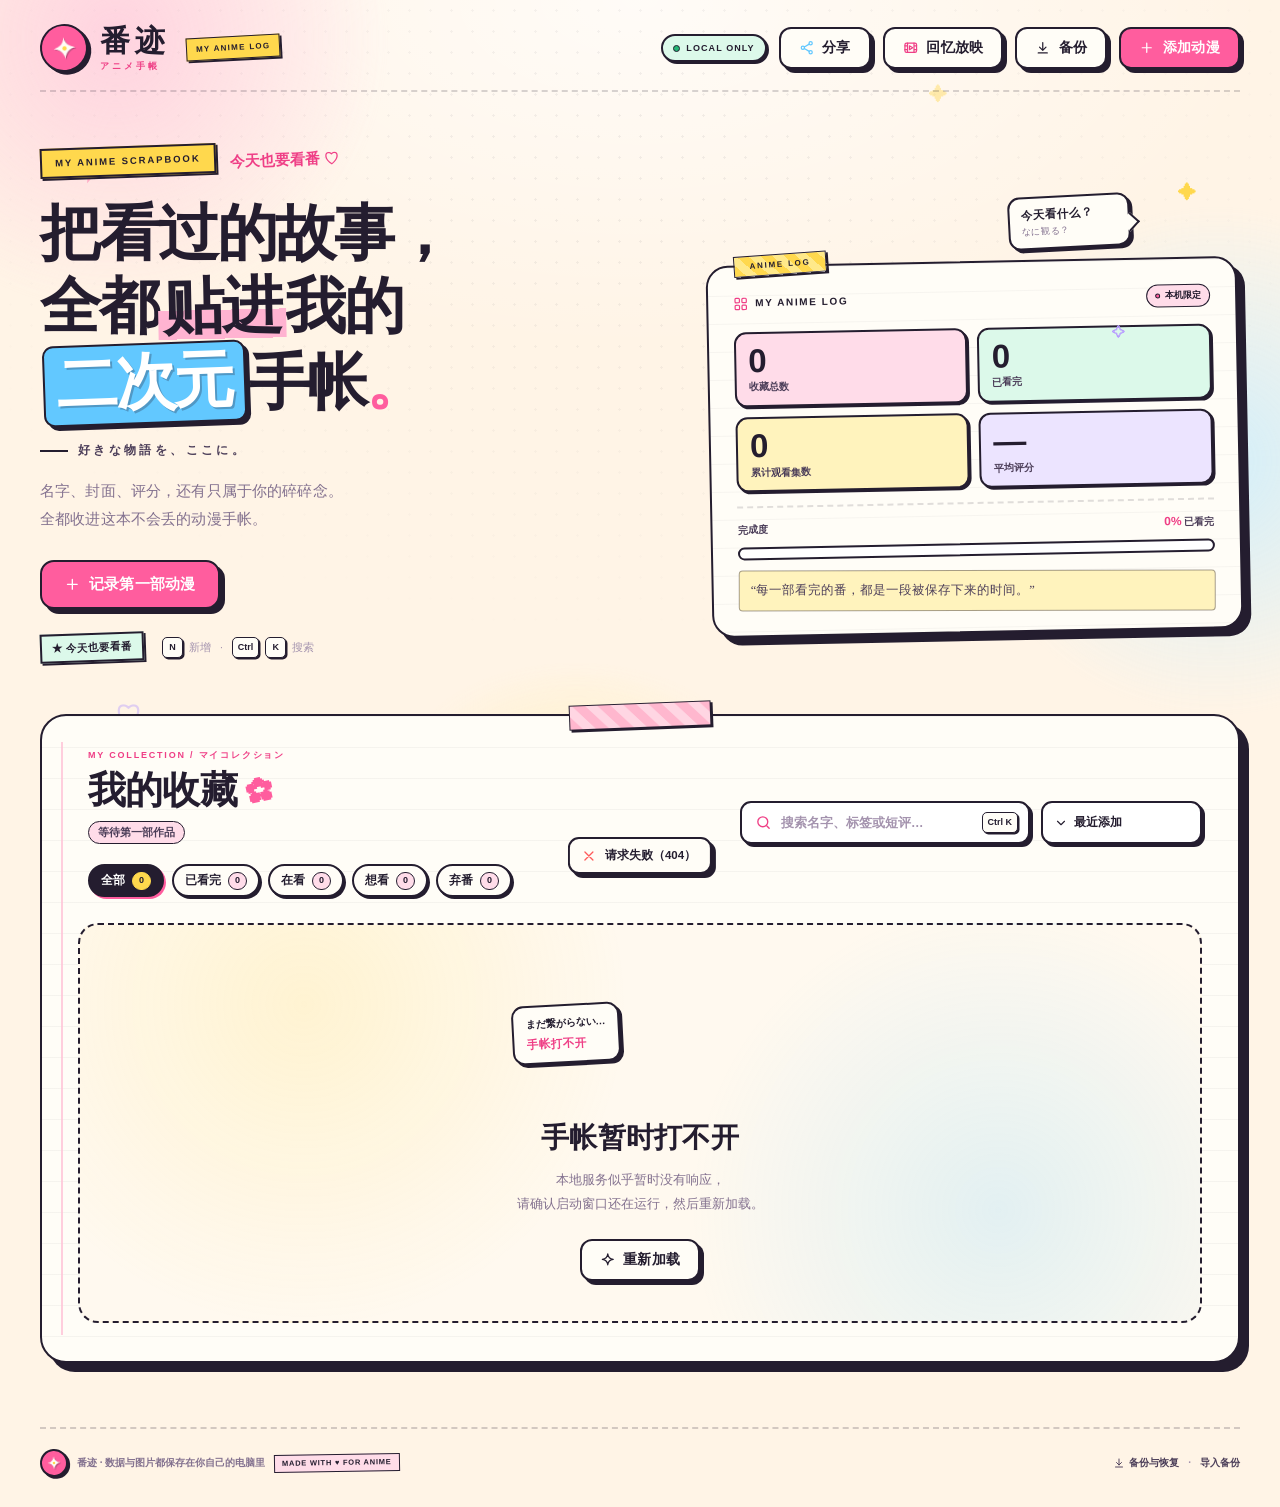
==== static/index.html @ 035688c1 "Initial open-source release" ====
<!doctype html>
<html lang="zh-CN">
<head>
  <meta charset="utf-8">
  <meta name="viewport" content="width=device-width, initial-scale=1">
  <meta name="theme-color" content="#fff4e8">
  <meta name="color-scheme" content="light">
  <meta name="description" content="番迹 —— 一本只属于你的动漫手帐。记录看过的动漫、封面、评分与短评。">
  <title>番迹 · 我的动漫手帐</title>
  <link rel="icon" href="./favicon.svg" type="image/svg+xml">
  <link rel="stylesheet" href="./styles.css">
</head>
<body>
  <svg class="svg-sprite" aria-hidden="true" xmlns="http://www.w3.org/2000/svg">
    <symbol id="icon-plus" viewBox="0 0 24 24"><path d="M12 5v14M5 12h14"/></symbol>
    <symbol id="icon-search" viewBox="0 0 24 24"><circle cx="11" cy="11" r="7"/><path d="m20 20-3.2-3.2"/></symbol>
    <symbol id="icon-close" viewBox="0 0 24 24"><path d="M18 6 6 18M6 6l12 12"/></symbol>
    <symbol id="icon-edit" viewBox="0 0 24 24"><path d="M12 20h9"/><path d="M16.5 3.5a2.12 2.12 0 0 1 3 3L7 19l-4 1 1-4Z"/></symbol>
    <symbol id="icon-trash" viewBox="0 0 24 24"><path d="M3 6h18M8 6V4h8v2M19 6l-1 14H6L5 6M10 11v5M14 11v5"/></symbol>
    <symbol id="icon-star" viewBox="0 0 24 24"><path d="m12 2.8 2.8 5.7 6.2.9-4.5 4.4 1.1 6.2-5.6-2.9-5.6 2.9 1.1-6.2L3 9.4l6.2-.9Z"/></symbol>
    <symbol id="icon-image" viewBox="0 0 24 24"><rect x="3" y="3" width="18" height="18" rx="3"/><circle cx="8.5" cy="8.5" r="1.5"/><path d="m21 15-4.5-4.5L6 21"/></symbol>
    <symbol id="icon-upload" viewBox="0 0 24 24"><path d="M12 16V4M7 9l5-5 5 5"/><path d="M5 20h14"/></symbol>
    <symbol id="icon-download" viewBox="0 0 24 24"><path d="M12 4v12M7 11l5 5 5-5"/><path d="M5 20h14"/></symbol>
    <symbol id="icon-play" viewBox="0 0 24 24"><path d="m8 5 11 7-11 7Z"/></symbol>
    <symbol id="icon-check" viewBox="0 0 24 24"><path d="m5 13 4 4L19 7"/></symbol>
    <symbol id="icon-clock" viewBox="0 0 24 24"><circle cx="12" cy="12" r="9"/><path d="M12 7v5l3 2"/></symbol>
    <symbol id="icon-bookmark" viewBox="0 0 24 24"><path d="M6 4h12v17l-6-4-6 4Z"/></symbol>
    <symbol id="icon-sparkle" viewBox="0 0 24 24"><path d="M12 3c.6 5.2 3.2 7.8 8.4 8.4-5.2.6-7.8 3.2-8.4 8.4-.6-5.2-3.2-7.8-8.4-8.4C8.8 10.8 11.4 8.2 12 3Z"/></symbol>
    <symbol id="icon-arrow" viewBox="0 0 24 24"><path d="M5 12h14M13 6l6 6-6 6"/></symbol>
    <symbol id="icon-chevron" viewBox="0 0 24 24"><path d="m6 9 6 6 6-6"/></symbol>
    <symbol id="icon-grid" viewBox="0 0 24 24"><rect x="3" y="3" width="7" height="7" rx="1.5"/><rect x="14" y="3" width="7" height="7" rx="1.5"/><rect x="3" y="14" width="7" height="7" rx="1.5"/><rect x="14" y="14" width="7" height="7" rx="1.5"/></symbol>
    <symbol id="icon-film" viewBox="0 0 24 24"><rect x="3" y="5" width="18" height="14" rx="2.5"/><path d="M7 5v14M17 5v14M3 9h4M3 15h4M17 9h4M17 15h4"/><path d="m10 9 5 3-5 3Z"/></symbol>
    <symbol id="icon-pause" viewBox="0 0 24 24"><path d="M9 5v14M15 5v14"/></symbol>
    <symbol id="icon-prev" viewBox="0 0 24 24"><path d="M19 5 9 12l10 7Z"/><path d="M5 5v14"/></symbol>
    <symbol id="icon-next" viewBox="0 0 24 24"><path d="M5 5 15 12 5 19Z"/><path d="M19 5v14"/></symbol>
    <symbol id="icon-shuffle" viewBox="0 0 24 24"><path d="M16 3h5v5"/><path d="M4 20 21 3"/><path d="M21 16v5h-5"/><path d="m15 15 6 6"/><path d="m4 4 5 5"/></symbol>
    <symbol id="icon-volume" viewBox="0 0 24 24"><path d="M11 5 6 9H3v6h3l5 4Z"/><path d="M15 9a4 4 0 0 1 0 6"/><path d="M18 6a8 8 0 0 1 0 12"/></symbol>
    <symbol id="icon-volume-off" viewBox="0 0 24 24"><path d="M11 5 6 9H3v6h3l5 4Z"/><path d="m16 9 5 6M21 9l-5 6"/></symbol>
    <symbol id="icon-music" viewBox="0 0 24 24"><path d="M9 18V5l11-2v13"/><circle cx="6.5" cy="18" r="3"/><circle cx="17.5" cy="16" r="3"/></symbol>
    <symbol id="icon-share" viewBox="0 0 24 24"><circle cx="18" cy="5" r="2.5"/><circle cx="6" cy="12" r="2.5"/><circle cx="18" cy="19" r="2.5"/><path d="m8.2 10.8 7.6-4.4M8.2 13.2l7.6 4.4"/></symbol>
  </svg>
    <symbol id="mascot-tv" viewBox="0 0 240 210">
      <g stroke="#241d2f" stroke-width="5" stroke-linecap="round" stroke-linejoin="round">
        <path d="M120 58 104 22" fill="none"/>
        <path d="m104 22 3 9 9 1-7 6 2 9-7-5-8 5 2-9-7-6 9-1Z" fill="#ffd84d"/>
        <path d="M56 67 45 31l37 21Z" fill="#ff8fb8"/>
        <path d="M184 67 195 31l-37 21Z" fill="#ff8fb8"/>
        <path d="M57 61 51 43l19 11Z" fill="#ffc2d8" stroke-width="3"/>
        <path d="M183 61 189 43l-19 11Z" fill="#ffc2d8" stroke-width="3"/>
        <path d="M80 169v19M160 169v19" fill="none"/>
        <path d="M68 190h23M149 190h23" fill="none"/>
        <rect x="32" y="58" width="176" height="112" rx="27" fill="#fff7e8"/>
        <rect x="50" y="76" width="113" height="76" rx="16" fill="#bdeaff"/>
        <path d="M62 86c8-5 18-7 28-6" fill="none" stroke="#ffffff" stroke-width="5" opacity=".7"/>
        <circle cx="87" cy="108" r="10" fill="#241d2f"/>
        <circle cx="137" cy="108" r="10" fill="#241d2f"/>
        <circle cx="90" cy="104" r="3" fill="#ffffff" stroke="none"/>
        <circle cx="140" cy="104" r="3" fill="#ffffff" stroke="none"/>
        <circle cx="71" cy="127" r="7" fill="#ffa3c2" opacity=".8" stroke="none"/>
        <circle cx="152" cy="127" r="7" fill="#ffa3c2" opacity=".8" stroke="none"/>
        <path d="M103 128q14 12 28 0" fill="none"/>
        <circle cx="181" cy="102" r="8" fill="#ffd84d"/>
        <circle cx="181" cy="127" r="8" fill="#ff8fb8"/>
      </g>
      <path d="M211 59l3 8 8 3-8 3-3 8-3-8-8-3 8-3Z" fill="#b79bff" stroke="#241d2f" stroke-width="2.5" stroke-linejoin="round"/>
      <path d="M22 121l2 6 6 2-6 2-2 6-2-6-6-2 6-2Z" fill="#ffd84d" stroke="#241d2f" stroke-width="2" stroke-linejoin="round"/>
    </symbol>
  </svg>

  <div class="backdrop" aria-hidden="true">
    <div class="bg-blob blob-pink"></div>
    <div class="bg-blob blob-blue"></div>
    <div class="bg-blob blob-yellow"></div>
    <div class="bg-dots"></div>
    <div class="petals">
      <span class="petal p1"></span>
      <span class="petal p2"></span>
      <span class="petal p3"></span>
      <span class="petal p4"></span>
      <span class="petal p5"></span>
    </div>
    <span class="bg-star star-a">★</span>
    <span class="bg-star star-b">✧</span>
    <span class="bg-star star-c">♡</span>
    <span class="bg-star star-d">✦</span>
  </div>

  <div class="page">
    <header class="topbar">
      <a class="brand" href="./" aria-label="番迹首页">
        <span class="brand-mark">
          <svg viewBox="0 0 40 40" aria-hidden="true">
            <path d="M20 3.5c1.4 9.2 6.8 14.6 16 16-9.2 1.4-14.6 6.8-16 16-1.4-9.2-6.8-14.6-16-16 9.2-1.4 14.6-6.8 16-16Z"/>
            <circle cx="20" cy="20" r="3.2"/>
          </svg>
        </span>
        <span class="brand-text">
          <strong>番迹</strong>
          <small>アニメ手帳</small>
        </span>
        <span class="brand-sticker">MY ANIME LOG</span>
      </a>
      <div class="topbar-actions">
        <span class="local-pill"><i></i>LOCAL ONLY</span>
        <button class="btn btn-ghost share-btn" id="shareBtn" type="button">
          <svg class="icon"><use href="#icon-share"/></svg>
          <span>分享</span>
        </button>
        <button class="btn btn-ghost play-mode-btn" id="playModeBtn" type="button">
          <svg class="icon"><use href="#icon-film"/></svg>
          <span>回忆放映</span>
        </button>
        <button class="btn btn-ghost btn-export" id="backupHeaderBtn" type="button" title="备份与恢复">
          <svg class="icon"><use href="#icon-download"/></svg>
          <span>备份</span>
        </button>
        <button class="btn btn-primary" id="addBtn" type="button">
          <svg class="icon"><use href="#icon-plus"/></svg>
          <span>添加动漫</span>
        </button>
      </div>
    </header>

    <main>
      <section class="hero">
        <div class="hero-copy">
          <div class="hero-labels">
            <span class="tape-label">MY ANIME SCRAPBOOK</span>
            <span class="hand-note">今天也要看番 ♡</span>
          </div>
          <h1>
            把看过的故事，<br>
            <span class="hero-line">全都<span class="marker marker-pink">贴进</span>我的</span><br>
            <span class="hero-line"><span class="pop-word">二次元</span>手帐<span class="hero-dot">。</span></span>
          </h1>
          <p class="hero-jp">好きな物語を、ここに。</p>
          <p class="lede">名字、封面、评分，还有只属于你的碎碎念。<br>全都收进这本不会丢的动漫手帐。</p>
          <div class="hero-cta">
            <button class="btn btn-primary btn-lg" id="heroAddBtn" type="button">
              <svg class="icon"><use href="#icon-plus"/></svg>
              添加第一部动漫
            </button>
            <button class="btn btn-ghost btn-lg" id="demoBtn" type="button" hidden>
              <svg class="icon"><use href="#icon-sparkle"/></svg>
              看看示例
            </button>
          </div>
          <div class="hero-mini">
            <span class="mini-sticker">★ 今天也要看番</span>
            <p class="shortcuts">
              <kbd>N</kbd> 新增
              <span class="dot">·</span>
              <kbd>Ctrl</kbd><kbd>K</kbd> 搜索
            </p>
          </div>
        </div>

        <div class="hero-side">
          <div class="mascot-scene" aria-hidden="true">
            <div class="speech-bubble">
              <b>今天看什么？</b>
              <span>なに観る？</span>
            </div>
            <svg class="mascot" viewBox="0 0 240 210"><use href="#mascot-tv"/></svg>
            <span class="mascot-spark spark-1">✦</span>
            <span class="mascot-spark spark-2">✧</span>
          </div>

          <aside class="stats-panel" aria-label="收藏统计">
            <span class="stats-tape" aria-hidden="true">ANIME LOG</span>
            <div class="stats-head">
              <span class="stats-title"><svg class="icon"><use href="#icon-grid"/></svg>MY ANIME LOG</span>
              <span class="local-tag"><i></i>本机限定</span>
            </div>
            <div class="stats-grid">
              <div class="stat stat-pink">
                <span class="stat-value" data-stat="total">0</span>
                <span class="stat-label">收藏总数</span>
              </div>
              <div class="stat stat-mint">
                <span class="stat-value" data-stat="completed">0</span>
                <span class="stat-label">已看完</span>
              </div>
              <div class="stat stat-yellow">
                <span class="stat-value" data-stat="episodes">0</span>
                <span class="stat-label">累计观看集数</span>
              </div>
              <div class="stat stat-lav">
                <span class="stat-value" data-stat="rating">—</span>
                <span class="stat-label">平均评分</span>
              </div>
            </div>
            <div class="stats-foot">
              <div class="stats-progress">
                <div class="stats-progress-head">
                  <span>完成度</span>
                  <span><b id="completionRate">0%</b> 已看完</span>
                </div>
                <div class="progress-track"><span id="completionBar" style="width:0%"></span></div>
              </div>
              <p class="stats-quote">“每一部看完的番，都是一段被保存下来的时间。”</p>
            </div>
          </aside>
        </div>
      </section>

      <section class="collection" id="collection">
        <span class="collection-tape" aria-hidden="true"></span>
        <div class="collection-head">
          <div class="collection-title">
            <span class="collection-kicker">MY COLLECTION / マイコレクション</span>
            <h2>我的收藏 <span class="title-doodle" aria-hidden="true">✿</span></h2>
            <p id="resultCount">共 0 部作品</p>
          </div>
          <div class="toolbar">
            <label class="search-box" for="searchInput">
              <svg class="icon"><use href="#icon-search"/></svg>
              <input id="searchInput" type="search" placeholder="搜索名字、标签或短评…" autocomplete="off" spellcheck="false">
              <kbd>Ctrl K</kbd>
            </label>
            <label class="select-wrap" for="sortSelect">
              <svg class="icon"><use href="#icon-chevron"/></svg>
              <select id="sortSelect">
                <option value="recent">最近添加</option>
                <option value="rating">评分最高</option>
                <option value="title">名称排序</option>
                <option value="finishedYear">看完年份从新到旧</option>
                <option value="episodes">观看集数最多</option>
              </select>
            </label>
          </div>
        </div>

        <div class="filter-row">
          <div class="filters" id="filterBar" role="tablist" aria-label="按状态筛选">
            <button class="filter-pill is-active" data-filter="all" role="tab" aria-selected="true" type="button">全部<span class="pill-count" data-count="all">0</span></button>
            <button class="filter-pill" data-filter="completed" role="tab" aria-selected="false" type="button">已看完<span class="pill-count" data-count="completed">0</span></button>
            <button class="filter-pill" data-filter="watching" role="tab" aria-selected="false" type="button">在看<span class="pill-count" data-count="watching">0</span></button>
            <button class="filter-pill" data-filter="planned" role="tab" aria-selected="false" type="button">想看<span class="pill-count" data-count="planned">0</span></button>
            <button class="filter-pill" data-filter="dropped" role="tab" aria-selected="false" type="button">弃番<span class="pill-count" data-count="dropped">0</span></button>
          </div>
          <button class="demo-chip" id="demoChip" type="button" hidden>
            <svg class="icon"><use href="#icon-sparkle"/></svg>
            示例数据
            <span>清空</span>
          </button>
        </div>

        <div class="grid" id="grid" aria-live="polite"></div>

        <div class="empty-state" id="emptyState" hidden>
          <div class="empty-illustration" aria-hidden="true">
            <div class="empty-bubble" id="emptyBubble">まだ空っぽ…<b>还没有收藏哦</b></div>
            <svg class="empty-mascot" viewBox="0 0 240 210"><use href="#mascot-tv"/></svg>
          </div>
          <h3 id="emptyTitle">手帐还是空的</h3>
          <p id="emptyText">把看过的故事贴进来，<br>从名字和一张封面开始。</p>
          <div class="empty-actions">
            <button class="btn btn-primary" id="emptyAddBtn" type="button">
              <svg class="icon"><use href="#icon-plus"/></svg>
              添加动漫
            </button>
            <button class="btn btn-ghost" id="emptyDemoBtn" type="button">
              <svg class="icon"><use href="#icon-sparkle"/></svg>
              载入示例
            </button>
          </div>
        </div>
      </section>
    </main>

    <footer class="site-footer">
      <div class="footer-brand">
        <span class="brand-mark small">
          <svg viewBox="0 0 40 40" aria-hidden="true"><path d="M20 3.5c1.4 9.2 6.8 14.6 16 16-9.2 1.4-14.6 6.8-16 16-1.4-9.2-6.8-14.6-16-16 9.2-1.4 14.6-6.8 16-16Z"/><circle cx="20" cy="20" r="3.2"/></svg>
        </span>
        <span>番迹 · 数据与图片都保存在你自己的电脑里</span>
        <span class="footer-made">MADE WITH ♥ FOR ANIME</span>
      </div>
      <div class="footer-actions">
        <button class="footer-share" id="shareBtnMobile" type="button">
          <svg class="icon"><use href="#icon-share"/></svg>分享手帐
        </button>
        <button type="button" id="backupBtn">
          <svg class="icon"><use href="#icon-download"/></svg>备份与恢复
        </button>
        <span>·</span>
        <button id="importTrigger" type="button">导入备份</button>
        <input id="importInput" type="file" accept=".zip,.json,application/zip,application/json" hidden>
      </div>
    </footer>
  </div>

  <!-- 新增 / 编辑 -->
  <div class="modal" id="formModal" hidden>
    <div class="modal-backdrop" data-close></div>
    <div class="modal-dialog form-dialog" role="dialog" aria-modal="true" aria-labelledby="formTitle">
      <form id="animeForm" novalidate>
        <div class="modal-head">
          <div>
            <p class="eyebrow" id="formEyebrow">NEW PAGE / 新しいページ</p>
            <h2 id="formTitle">记录一部动漫</h2>
          </div>
          <button class="icon-btn" type="button" data-close aria-label="关闭">
            <svg class="icon"><use href="#icon-close"/></svg>
          </button>
        </div>

        <div class="form-body">
          <div class="cover-field">
            <div class="cover-drop" id="coverDrop" tabindex="0" role="button" aria-label="上传封面图片">
              <img id="coverPreview" alt="封面预览" hidden>
              <div class="cover-placeholder" id="coverPlaceholder">
                <span class="cover-placeholder-icon"><svg class="icon"><use href="#icon-image"/></svg></span>
                <b>贴一张封面</b>
                <span>点击、拖拽或粘贴图片</span>
              </div>
              <span class="cover-change">换一张</span>
              <span class="cover-ratio">3 : 4</span>
            </div>
            <input id="coverInput" type="file" accept="image/jpeg,image/png,image/webp,image/gif" hidden>
            <div class="cover-actions">
              <button class="text-btn" id="chooseCoverBtn" type="button">
                <svg class="icon"><use href="#icon-upload"/></svg>选择图片
              </button>
              <button class="text-btn danger" id="removeCoverBtn" type="button" hidden>移除</button>
            </div>
            <p class="hint">JPG / PNG / WebP / GIF，最大 10MB</p>
          </div>

          <div class="fields">
            <div class="field">
              <label for="titleInput">动漫名称 <span class="required">*</span></label>
              <input id="titleInput" name="title" type="text" maxlength="80" placeholder="例如：葬送的芙莉莲" required autocomplete="off">
            </div>
            <div class="field">
              <label for="altTitleInput">原名 / 别名 <span class="optional">选填</span></label>
              <input id="altTitleInput" name="altTitle" type="text" maxlength="120" placeholder="例如：葬送のフリーレン" autocomplete="off">
            </div>

            <div class="field">
              <label>观看状态</label>
              <div class="segmented" id="statusSegmented" role="radiogroup" aria-label="观看状态">
                <label><input type="radio" name="status" value="completed" checked><span><svg class="icon"><use href="#icon-check"/></svg>已看完</span></label>
                <label><input type="radio" name="status" value="watching"><span><svg class="icon"><use href="#icon-play"/></svg>在看</span></label>
                <label><input type="radio" name="status" value="planned"><span><svg class="icon"><use href="#icon-clock"/></svg>想看</span></label>
                <label><input type="radio" name="status" value="dropped"><span><svg class="icon"><use href="#icon-close"/></svg>弃番</span></label>
              </div>
            </div>

            <div class="field-row field-row-meta">
              <div class="field">
                <label for="finishedYearInput">看完年份 <span class="optional">选填</span></label>
                <input id="finishedYearInput" name="finishedYear" type="number" min="1900" max="2100" placeholder="2026" inputmode="numeric" title="只记录看完的年份，不记得可以留空">
              </div>
              <div class="field">
                <label for="watchedInput">已看集数</label>
                <input id="watchedInput" name="episodesWatched" type="number" min="0" max="9999" placeholder="12" inputmode="numeric">
              </div>
              <div class="field">
                <label for="totalInput">总集数</label>
                <input id="totalInput" name="episodesTotal" type="number" min="0" max="9999" placeholder="24" inputmode="numeric">
              </div>
            </div>

            <div class="field">
              <label>我的评分</label>
              <div class="rating-field">
                <div class="star-picker" id="starPicker" role="radiogroup" aria-label="评分">
                  <button type="button" data-star="1" aria-label="1 星"><svg class="icon"><use href="#icon-star"/></svg></button>
                  <button type="button" data-star="2" aria-label="2 星"><svg class="icon"><use href="#icon-star"/></svg></button>
                  <button type="button" data-star="3" aria-label="3 星"><svg class="icon"><use href="#icon-star"/></svg></button>
                  <button type="button" data-star="4" aria-label="4 星"><svg class="icon"><use href="#icon-star"/></svg></button>
                  <button type="button" data-star="5" aria-label="5 星"><svg class="icon"><use href="#icon-star"/></svg></button>
                </div>
                <span class="rating-text" id="ratingText">未评分</span>
                <button class="text-btn subtle" id="clearRatingBtn" type="button">清除</button>
              </div>
            </div>

            <div class="field">
              <label for="tagsInput">标签</label>
              <input id="tagsInput" name="tags" type="text" maxlength="160" placeholder="热血, 奇幻, 2024" autocomplete="off">
              <p class="hint">用逗号或顿号分隔，最多 8 个</p>
            </div>

            <div class="field">
              <label for="notesInput">一句短评 <span class="optional">选填</span></label>
              <textarea id="notesInput" name="notes" rows="3" maxlength="2000" placeholder="多年以后，你还记得哪个瞬间？"></textarea>
            </div>
          </div>
        </div>

        <div class="modal-foot">
          <p class="form-error" id="formError" hidden></p>
          <div class="modal-foot-actions">
            <button class="btn btn-ghost" type="button" data-close>取消</button>
            <button class="btn btn-primary" id="saveBtn" type="submit">
              <span class="btn-label">贴进手帐</span>
            </button>
          </div>
        </div>
      </form>
    </div>
  </div>

  <!-- 详情 -->
  <div class="modal" id="detailModal" hidden>
    <div class="modal-backdrop" data-close></div>
    <div class="modal-dialog detail-dialog" role="dialog" aria-modal="true" aria-labelledby="detailTitle">
      <button class="icon-btn detail-close" type="button" data-close aria-label="关闭">
        <svg class="icon"><use href="#icon-close"/></svg>
      </button>
      <div id="detailContent"></div>
    </div>
  </div>

  <!-- 删除确认 -->
  <div class="modal" id="confirmModal" hidden>
    <div class="modal-backdrop" data-close></div>
    <div class="modal-dialog confirm-dialog" role="alertdialog" aria-modal="true" aria-labelledby="confirmTitle">
      <div class="confirm-icon"><svg class="icon"><use href="#icon-trash"/></svg></div>
      <h2 id="confirmTitle">撕掉这一页？</h2>
      <p id="confirmText">删除后无法恢复，封面图片也会一并移除。</p>
      <div class="confirm-actions">
        <button class="btn btn-ghost" type="button" id="confirmCancel">再想想</button>
        <button class="btn btn-danger" type="button" id="confirmOk">确认删除</button>
      </div>
    </div>
  </div>

  <!-- 备份与恢复 -->
  <div class="modal" id="backupModal" hidden>
    <div class="modal-backdrop" data-close></div>
    <div class="modal-dialog backup-dialog" role="dialog" aria-modal="true" aria-labelledby="backupTitle">
      <div class="modal-head">
        <div>
          <p class="eyebrow">SAFE KEEPING / 备份</p>
          <h2 id="backupTitle">备份与恢复</h2>
        </div>
        <button class="icon-btn" type="button" data-close aria-label="关闭">
          <svg class="icon"><use href="#icon-close"/></svg>
        </button>
      </div>
      <div class="backup-body">
        <div class="backup-notice">
          <span class="backup-notice-icon"><svg class="icon"><use href="#icon-check"/></svg></span>
          <div>
            <b>自动备份已开启</b>
            <p>每天最多自动备份一次，保留最近 7 份；完整备份包含手帐、封面和背景音乐。</p>
          </div>
        </div>

        <div class="backup-actions">
          <button class="btn btn-primary" id="backupDownloadBtn" type="button">
            <svg class="icon"><use href="#icon-download"/></svg>下载完整备份
          </button>
          <button class="btn btn-ghost" id="backupCreateBtn" type="button">
            <svg class="icon"><use href="#icon-bookmark"/></svg>立即备份到本机
          </button>
          <button class="btn btn-ghost" id="backupRestoreFileBtn" type="button">
            <svg class="icon"><use href="#icon-upload"/></svg>从文件恢复
          </button>
        </div>
        <input id="backupFileInput" type="file" accept=".zip,application/zip" hidden>

        <div class="backup-list-head">
          <h3>本机备份</h3>
          <span id="backupListMeta">正在读取…</span>
          <button class="text-btn" id="backupRefreshBtn" type="button">刷新</button>
        </div>
        <div class="backup-list" id="backupList" aria-live="polite"></div>
        <p class="backup-footnote">恢复会用备份覆盖当前手帐、封面和背景音乐；恢复前会自动再备份一次当前数据。</p>
      </div>
    </div>
  </div>

  <!-- 临时分享 -->
  <div class="modal" id="shareModal" hidden>
    <div class="modal-backdrop" data-close></div>
    <div class="modal-dialog share-dialog" role="dialog" aria-modal="true" aria-labelledby="shareTitle">
      <div class="modal-head">
        <div>
          <p class="eyebrow">SHARE A LITTLE / 临时分享</p>
          <h2 id="shareTitle">把这本手帐，分享给朋友</h2>
        </div>
        <button class="icon-btn" type="button" data-close aria-label="关闭">
          <svg class="icon"><use href="#icon-close"/></svg>
        </button>
      </div>

      <div class="share-modal-body">
        <div id="shareIntro">
          <div class="share-modal-art" aria-hidden="true">
            <span class="share-art-tape"></span>
            <span class="share-art-icon"><svg class="icon"><use href="#icon-share"/></svg></span>
            <span class="share-art-lines"></span>
          </div>
          <h3>生成一条临时只读链接</h3>
          <p class="share-intro-text">朋友打开链接后输入访问码，就能看到你此刻的手帐。原手帐不会被修改。</p>
          <ul class="share-points">
            <li><svg class="icon"><use href="#icon-check"/></svg><span>只读快照，不暴露新增、编辑和删除接口</span></li>
            <li><svg class="icon"><use href="#icon-clock"/></svg><span>24 小时后自动失效，也可以随时停止</span></li>
            <li><svg class="icon"><use href="#icon-sparkle"/></svg><span>链接有效期间，这台电脑需要保持开启</span></li>
          </ul>
          <button class="btn btn-primary share-main-btn" id="shareStartBtn" type="button">
            <svg class="icon"><use href="#icon-share"/></svg>
            生成临时链接
          </button>
          <p class="share-fineprint">分享内容只包含文字和封面，不包含背景音乐。</p>
        </div>

        <div class="share-loading" id="shareLoading" hidden>
          <span class="share-spinner" aria-hidden="true"></span>
          <h3>正在建立临时链接…</h3>
          <p>通常需要 15 到 40 秒，请不要关闭窗口。</p>
        </div>

        <div id="shareResult" hidden>
          <p class="share-result-kicker">SHARE LINK READY / 链接已就绪</p>
          <h3>把下面两样一起发给朋友</h3>

          <label class="share-field" for="shareLink">
            <span>链接</span>
            <input id="shareLink" type="text" readonly>
          </label>
          <div class="share-code-box">
            <span>访问码</span>
            <b id="shareCode">------</b>
          </div>
          <p class="share-expiry-text" id="shareExpiryText">链接有效期为 24 小时</p>

          <div class="share-actions">
            <button class="btn btn-primary" id="shareCopyBtn" type="button">
              <svg class="icon"><use href="#icon-share"/></svg>
              复制链接和访问码
            </button>
            <button class="btn btn-ghost" id="shareStopBtn" type="button">停止分享</button>
          </div>
          <p class="share-fineprint">关闭番迹窗口会同时关闭分享。过期后需要重新生成。</p>
        </div>

        <div class="share-error-box" id="shareErrorBox" hidden>
          <h3>链接没有生成成功</h3>
          <p id="shareErrorText">请检查网络后重试。</p>
          <button class="btn btn-ghost" id="shareRetryBtn" type="button">重试</button>
        </div>
      </div>
    </div>
  </div>

  <!-- 回忆放映 -->
  <div class="cinema" id="cinema" hidden aria-hidden="true">
    <div class="cinema-backdrop" aria-hidden="true">
      <div class="cinema-glow"></div>
      <div class="cinema-stars"></div>
    </div>

    <div class="cinema-light" aria-hidden="true"></div>
    <div class="cinema-spotlight" aria-hidden="true"></div>
    <div class="cinema-leak" aria-hidden="true"></div>
    <div class="cinema-curtain curtain-left" aria-hidden="true"></div>
    <div class="cinema-curtain curtain-right" aria-hidden="true"></div>
    <div class="cinema-scratch scratch-1" aria-hidden="true"></div>
    <div class="cinema-scratch scratch-2" aria-hidden="true"></div>
    <div class="cinema-grain" aria-hidden="true"></div>
    <div class="cinema-dust" id="cinemaDust" aria-hidden="true"></div>
    <div class="cinema-ghost-quote" id="cinemaGhostQuote" aria-hidden="true" hidden></div>
    <div class="cinema-index" id="cinemaIndex" aria-hidden="true" hidden>01</div>

    <div class="cinema-frame" aria-hidden="true">
      <span class="corner corner-tl"></span>
      <span class="corner corner-tr"></span>
      <span class="corner corner-bl"></span>
      <span class="corner corner-br"></span>
    </div>

    <div class="cinema-bg-quote" id="cinemaBgQuote" hidden aria-hidden="true"></div>

    <div class="cinema-intro" id="cinemaIntro">
      <div class="ticket">
        <div class="ticket-head">
          <div class="ticket-topline">
            <span class="ticket-kicker">MEMORY SCREENING · 回忆放映</span>
            <button class="cinema-x" id="cinemaCloseIntro" type="button" aria-label="关闭放映">
              <svg class="icon"><use href="#icon-close"/></svg>
            </button>
          </div>
          <h2>把看过的故事，<br><span>再放一遍。</span></h2>
          <p class="ticket-meta" id="cinemaIntroMeta">正在准备放映…</p>
        </div>

        <div class="ticket-cut" aria-hidden="true"></div>

        <div class="ticket-body">
          <div class="cinema-options">
            <label class="cinema-field" for="cinemaDuration">
              <span>每部停留</span>
              <select id="cinemaDuration">
                <option value="4">4 秒</option>
                <option value="5">5 秒</option>
                <option value="6">6 秒</option>
                <option value="8">8 秒</option>
              </select>
            </label>
            <label class="cinema-check"><input id="cinemaShuffle" type="checkbox"><span>随机顺序</span></label>
            <label class="cinema-check"><input id="cinemaMusic" type="checkbox" checked><span>背景音乐</span></label>
          </div>

          <div class="music-box">
            <span class="music-box-icon"><svg class="icon"><use href="#icon-music"/></svg></span>
            <div class="music-box-copy">
              <b id="musicName">还没有背景音乐</b>
              <small id="musicMeta">上传一首自己收藏的曲子，放映时循环播放</small>
            </div>
            <div class="music-box-actions">
              <button class="text-btn" id="musicUploadBtn" type="button">
                <svg class="icon"><use href="#icon-upload"/></svg>上传音乐
              </button>
              <button class="text-btn danger" id="musicRemoveBtn" type="button" hidden>移除</button>
            </div>
          </div>
          <input id="musicInput" type="file" accept="audio/mpeg,audio/wav,audio/ogg,audio/mp4,audio/*" hidden>

          <button class="btn btn-primary cinema-start" id="cinemaStart" type="button">
            <svg class="icon"><use href="#icon-play"/></svg>
            开始放映
          </button>
          <p class="cinema-hint">建议戴上耳机 · Esc 退出</p>
        </div>
      </div>
    </div>

    <div class="cinema-stage" id="cinemaStage" hidden>
      <div class="cinema-topbar">
        <span class="cinema-live"><i></i>NOW SCREENING</span>
        <span class="cinema-counter" id="cinemaCounter">01 / 01</span>
        <button class="cinema-exit" id="cinemaExitTop" type="button">
          <svg class="icon"><use href="#icon-close"/></svg>退出放映
        </button>
      </div>

      <div class="cinema-slide" id="cinemaSlide"></div>

      <div class="cinema-controls">
        <button class="cinema-control" id="cinemaPrev" type="button" aria-label="上一部">
          <svg class="icon"><use href="#icon-prev"/></svg>
        </button>
        <button class="cinema-control cinema-play" id="cinemaPlay" type="button" aria-label="暂停">
          <svg class="icon"><use href="#icon-pause"/></svg>
        </button>
        <button class="cinema-control" id="cinemaNext" type="button" aria-label="下一部">
          <svg class="icon"><use href="#icon-next"/></svg>
        </button>
        <span class="cinema-eq" aria-hidden="true"><i></i><i></i><i></i><i></i></span>
        <span class="cinema-control-divider"></span>
        <div class="cinema-volume">
          <button class="cinema-control" id="cinemaMute" type="button" aria-label="静音">
            <svg class="icon"><use href="#icon-volume"/></svg>
          </button>
          <input id="cinemaVolume" type="range" min="0" max="1" step="0.01" value="0.7" aria-label="背景音乐音量">
        </div>
        <button class="cinema-control cinema-exit-bottom" id="cinemaExit" type="button">
          <svg class="icon"><use href="#icon-close"/></svg>退出
        </button>
      </div>

      <div class="cinema-progress-track"><span id="cinemaProgressBar"></span></div>
    </div>

    <audio id="cinemaAudio" loop preload="metadata"></audio>
  </div>

  <div class="toast-root" id="toastRoot" aria-live="polite" aria-atomic="true"></div>

  <noscript>
    <div class="noscript">需要启用 JavaScript 才能使用番迹。</div>
  </noscript>

  <script src="./app.js"></script>
</body>
</html>
---- static/styles.css ----
/* ========================================================================
   番迹 · Anime Archive — 二次元手帐风
   奶油纸张 / 漫画描边 / 贴纸 / 荧光记号笔 / 一点点中二
   ======================================================================== */

:root {
  --bg: #fff4e6;
  --paper: #fffdf7;
  --paper-warm: #fff8ec;
  --ink: #241d2f;
  --ink-soft: #4c3e59;
  --muted: #83718f;
  --muted-2: #a493ae;
  --pink: #ff5d9e;
  --pink-deep: #ef3f86;
  --pink-soft: #ffdce9;
  --blue: #62c8ff;
  --blue-soft: #d8f2ff;
  --yellow: #ffd84d;
  --yellow-soft: #fff3bd;
  --mint: #8fe3ba;
  --mint-soft: #dcf9ea;
  --lav: #b79bff;
  --lav-soft: #ece4ff;
  --red: #ff5b5b;
  --line: 2.5px solid var(--ink);
  --shadow: 5px 5px 0 var(--ink);
  --shadow-lg: 8px 8px 0 var(--ink);
  --sans: "Yu Gothic UI", "Microsoft YaHei", "PingFang SC", "Noto Sans SC", sans-serif;
  --display: "Arial Black", "Yu Gothic", "Microsoft YaHei", "PingFang SC", sans-serif;
  --jp: "Yu Gothic", "Meiryo", "Hiragino Kaku Gothic ProN", "Microsoft YaHei", sans-serif;
  --hand: "KaiTi", "STKaiti", "Kaiti SC", "KaiTi_GB2312", cursive;
  --ease: cubic-bezier(0.22, 1, 0.36, 1);
}

* { box-sizing: border-box; }

[hidden] { display: none !important; }

html {
  scroll-behavior: smooth;
  scrollbar-color: var(--pink) var(--pink-soft);
}

body {
  margin: 0;
  min-height: 100vh;
  background: var(--bg);
  color: var(--ink);
  font-family: var(--sans);
  font-size: 15px;
  line-height: 1.65;
  -webkit-font-smoothing: antialiased;
  text-rendering: optimizeLegibility;
  overflow-x: hidden;
}

body.is-locked { overflow: hidden; }

::selection { background: var(--yellow); color: var(--ink); }

::-webkit-scrollbar { width: 12px; height: 12px; }
::-webkit-scrollbar-track { background: var(--pink-soft); }
::-webkit-scrollbar-thumb {
  background: var(--pink);
  border: 3px solid var(--pink-soft);
  border-radius: 99px;
}
::-webkit-scrollbar-thumb:hover { background: var(--pink-deep); }

.svg-sprite { position: absolute; width: 0; height: 0; overflow: hidden; }

.icon {
  width: 1.15em;
  height: 1.15em;
  fill: none;
  stroke: currentColor;
  stroke-width: 1.9;
  stroke-linecap: round;
  stroke-linejoin: round;
  flex: none;
}

/* ---------- 会动的纸面背景 ---------- */

.backdrop {
  position: fixed;
  inset: 0;
  z-index: 0;
  overflow: hidden;
  pointer-events: none;
  background:
    radial-gradient(70% 55% at 50% 0%, rgba(255, 255, 255, 0.7), transparent 70%),
    var(--bg);
}

.bg-blob {
  position: absolute;
  border-radius: 50%;
  filter: blur(6px);
  opacity: 0.78;
}

.blob-pink {
  width: 46vw;
  height: 42vw;
  max-width: 720px;
  max-height: 660px;
  top: -18vw;
  left: -14vw;
  background: radial-gradient(circle at 50% 50%, #ffc9dd, rgba(255, 201, 221, 0) 68%);
}

.blob-blue {
  width: 42vw;
  height: 40vw;
  max-width: 660px;
  max-height: 620px;
  top: 16vw;
  right: -16vw;
  background: radial-gradient(circle at 50% 50%, #c6edff, rgba(198, 237, 255, 0) 68%);
}

.blob-yellow {
  width: 38vw;
  height: 32vw;
  max-width: 580px;
  max-height: 500px;
  bottom: -14vw;
  left: 26vw;
  background: radial-gradient(circle at 50% 50%, #ffeda1, rgba(255, 237, 161, 0) 68%);
}

.bg-dots {
  position: absolute;
  inset: 0;
  background-image: radial-gradient(rgba(36, 29, 47, 0.16) 1px, transparent 1.25px);
  background-size: 21px 21px;
  opacity: 0.38;
  mask-image: radial-gradient(ellipse 80% 70% at 50% 20%, #000 10%, transparent 76%);
  -webkit-mask-image: radial-gradient(ellipse 80% 70% at 50% 20%, #000 10%, transparent 76%);
}

.bg-star {
  position: absolute;
  font-weight: 900;
  opacity: 0.42;
  animation: twinkle 4.5s ease-in-out infinite;
  user-select: none;
}

.star-a { top: 16%; left: 6%; color: var(--pink); font-size: 30px; transform: rotate(-14deg); }
.star-b { top: 45%; right: 5%; color: var(--blue); font-size: 24px; animation-delay: 1.1s; }
.star-c { bottom: 18%; left: 9%; color: var(--lav); font-size: 26px; animation-delay: 2s; }
.star-d { top: 9%; right: 26%; color: var(--yellow); font-size: 18px; animation-delay: 0.6s; }

@keyframes twinkle {
  0%, 100% { opacity: 0.2; transform: scale(0.9) rotate(-8deg); }
  50% { opacity: 0.62; transform: scale(1.08) rotate(4deg); }
}

.petals { position: absolute; inset: 0; }

.petal {
  position: absolute;
  top: -8vh;
  width: 13px;
  height: 10px;
  background: #ffb7d0;
  border: 1.5px solid rgba(36, 29, 47, 0.28);
  border-radius: 100% 0 100% 0;
  opacity: 0.65;
  animation: petal-fall 22s linear infinite;
}

.p1 { left: 12%; animation-delay: -2s; animation-duration: 24s; }
.p2 { left: 28%; animation-delay: -12s; animation-duration: 28s; transform: scale(0.8); background: #ffd0e0; }
.p3 { left: 55%; animation-delay: -7s; animation-duration: 21s; transform: scale(1.15); }
.p4 { left: 76%; animation-delay: -16s; animation-duration: 30s; transform: scale(0.7); background: #ffc1d7; }
.p5 { left: 91%; animation-delay: -4s; animation-duration: 26s; }

@keyframes petal-fall {
  0% { transform: translate3d(0, -8vh, 0) rotate(0deg); }
  50% { transform: translate3d(38px, 52vh, 0) rotate(200deg); }
  100% { transform: translate3d(-22px, 112vh, 0) rotate(410deg); }
}

/* ---------- 页面 ---------- */

.page {
  position: relative;
  z-index: 1;
  width: min(1280px, 100%);
  margin: 0 auto;
  padding: 0 40px;
}

.topbar {
  display: flex;
  align-items: center;
  justify-content: space-between;
  gap: 24px;
  padding: 24px 0 18px;
  border-bottom: 2px dashed rgba(36, 29, 47, 0.18);
  animation: drop-in 0.6s var(--ease) both;
}

@keyframes drop-in {
  from { opacity: 0; transform: translateY(-10px); }
  to { opacity: 1; transform: translateY(0); }
}

.brand {
  display: inline-flex;
  align-items: center;
  gap: 12px;
  color: var(--ink);
  text-decoration: none;
}

.brand-mark {
  display: grid;
  place-items: center;
  width: 48px;
  height: 48px;
  border: var(--line);
  border-radius: 50%;
  background: var(--pink);
  box-shadow: 3px 3px 0 var(--ink);
  transform: rotate(-6deg);
  transition: transform 0.25s var(--ease);
}

.brand:hover .brand-mark { transform: rotate(6deg) scale(1.04); }

.brand-mark svg {
  width: 27px;
  height: 27px;
  fill: #fffdf7;
  filter: drop-shadow(1px 1px 0 rgba(36, 29, 47, 0.35));
}

.brand-mark svg circle { fill: var(--yellow); }

.brand-text { display: flex; flex-direction: column; line-height: 1; }

.brand-text strong {
  font-family: var(--display);
  font-size: 30px;
  font-weight: 900;
  letter-spacing: 0.16em;
}

.brand-text small {
  margin-top: 6px;
  font-family: var(--jp);
  font-size: 9px;
  font-weight: 700;
  letter-spacing: 0.34em;
  color: var(--pink-deep);
}

.brand-sticker {
  margin-left: 4px;
  padding: 4px 9px;
  border: 1.5px solid var(--ink);
  background: var(--yellow);
  box-shadow: 2px 2px 0 var(--ink);
  font-size: 8px;
  font-weight: 900;
  letter-spacing: 0.16em;
  transform: rotate(-3deg);
}

.topbar-actions { display: flex; align-items: center; gap: 12px; }

.local-pill {
  display: inline-flex;
  align-items: center;
  gap: 6px;
  padding: 5px 10px;
  border: 2px solid var(--ink);
  border-radius: 999px;
  background: var(--mint-soft);
  box-shadow: 2px 2px 0 var(--ink);
  font-size: 9px;
  font-weight: 900;
  letter-spacing: 0.12em;
}

.local-pill i {
  width: 7px;
  height: 7px;
  border-radius: 50%;
  background: #22b573;
  border: 1px solid var(--ink);
}

/* ---------- 按钮：厚描边 + 硬阴影 ---------- */

.btn {
  position: relative;
  display: inline-flex;
  align-items: center;
  justify-content: center;
  gap: 8px;
  padding: 10px 18px;
  border: 2.5px solid var(--ink);
  border-radius: 12px;
  background: var(--paper);
  color: var(--ink);
  font-family: var(--sans);
  font-size: 13.5px;
  font-weight: 800;
  letter-spacing: 0.02em;
  text-decoration: none;
  cursor: pointer;
  white-space: nowrap;
  box-shadow: 4px 4px 0 var(--ink);
  transition: transform 0.16s var(--ease), box-shadow 0.16s var(--ease), background 0.16s ease;
}

.btn:hover { transform: translate(-2px, -2px); box-shadow: 6px 6px 0 var(--ink); }
.btn:active { transform: translate(2px, 2px); box-shadow: 1px 1px 0 var(--ink); }
.btn:disabled { opacity: 0.55; cursor: wait; transform: none; box-shadow: 3px 3px 0 var(--ink); }

.btn-primary { background: var(--pink); color: #fff; }
.btn-primary:hover { background: #ff70aa; }
.btn-ghost { background: var(--paper); }
.btn-ghost:hover { background: var(--yellow-soft); }
.btn-danger { background: var(--red); color: #fff; }
.btn-lg { padding: 13px 22px; font-size: 14.5px; border-radius: 14px; box-shadow: 5px 5px 0 var(--ink); }
.btn-lg:hover { box-shadow: 7px 7px 0 var(--ink); }

.icon-btn {
  display: inline-grid;
  place-items: center;
  width: 36px;
  height: 36px;
  padding: 0;
  border: 2px solid var(--ink);
  border-radius: 10px;
  background: var(--paper);
  color: var(--ink);
  box-shadow: 2px 2px 0 var(--ink);
  cursor: pointer;
  transition: 0.18s var(--ease);
}

.icon-btn:hover { background: var(--yellow); transform: translate(-1px, -1px); box-shadow: 3px 3px 0 var(--ink); }
.icon-btn .icon { width: 18px; height: 18px; }

.text-btn {
  display: inline-flex;
  align-items: center;
  gap: 5px;
  padding: 3px 2px;
  border: 0;
  background: none;
  color: var(--pink-deep);
  font: inherit;
  font-size: 12px;
  font-weight: 800;
  cursor: pointer;
  transition: color 0.18s;
}
.text-btn:hover { color: var(--ink); }
.text-btn .icon { width: 15px; height: 15px; }
.text-btn.danger { color: var(--red); }
.text-btn.subtle { color: var(--muted-2); margin-left: auto; }
.text-btn.subtle:hover { color: var(--ink); }
.text-btn:disabled { color: #c8bdce; cursor: default; }

/* ---------- Hero ---------- */

.hero {
  display: grid;
  grid-template-columns: minmax(0, 1.06fr) minmax(390px, 0.94fr);
  align-items: center;
  gap: clamp(40px, 5.5vw, 76px);
  padding: 54px 0 36px;
}

.hero-copy { animation: rise-in 0.7s var(--ease) 0.05s both; }

@keyframes rise-in {
  from { opacity: 0; transform: translateY(20px); }
  to { opacity: 1; transform: translateY(0); }
}

.hero-labels {
  display: flex;
  align-items: center;
  flex-wrap: wrap;
  gap: 14px;
  margin-bottom: 20px;
}

.tape-label {
  padding: 5px 13px;
  border: 2px solid var(--ink);
  background: var(--yellow);
  box-shadow: 2px 2px 0 var(--ink);
  font-size: 9.5px;
  font-weight: 900;
  letter-spacing: 0.2em;
  transform: rotate(-2deg);
}

.hand-note {
  font-family: var(--hand);
  font-size: 15px;
  font-weight: 700;
  color: var(--pink-deep);
  transform: rotate(-2deg);
}

.hero h1 {
  margin: 0;
  font-family: var(--display);
  font-size: clamp(43px, 4.8vw, 67px);
  font-weight: 900;
  line-height: 1.2;
  letter-spacing: -0.035em;
  color: var(--ink);
}

.hero-line { white-space: nowrap; }

.marker {
  position: relative;
  display: inline-block;
  padding: 0 5px;
  background: linear-gradient(180deg, transparent 55%, #ffb3d1 55%, #ffb3d1 94%, transparent 94%);
  border-radius: 4px;
  transform: rotate(-1.2deg);
}

.pop-word {
  display: inline-block;
  margin: 0 3px;
  padding: 0 11px 3px;
  border: 2.5px solid var(--ink);
  border-radius: 11px;
  background: var(--blue);
  color: #fff;
  box-shadow: 4px 4px 0 var(--ink);
  transform: rotate(-2deg);
  text-shadow: 2px 2px 0 rgba(36, 29, 47, 0.28);
}

.hero-dot { color: var(--pink); }

.hero-jp {
  display: flex;
  align-items: center;
  gap: 10px;
  margin: 17px 0 0;
  color: var(--ink-soft);
  font-family: var(--jp);
  font-size: 12px;
  font-weight: 700;
  letter-spacing: 0.28em;
}

.hero-jp::before {
  content: "";
  width: 28px;
  height: 2px;
  background: var(--ink);
}

.lede {
  margin: 16px 0 0;
  color: var(--muted);
  font-size: 14.5px;
  line-height: 1.95;
  letter-spacing: 0.01em;
}

.hero-cta { display: flex; flex-wrap: wrap; gap: 13px; margin-top: 27px; }

.hero-mini {
  display: flex;
  align-items: center;
  flex-wrap: wrap;
  gap: 18px;
  margin-top: 24px;
}

.mini-sticker {
  padding: 4px 10px;
  border: 2px solid var(--ink);
  background: var(--mint-soft);
  box-shadow: 2px 2px 0 var(--ink);
  font-size: 10.5px;
  font-weight: 800;
  transform: rotate(-2deg);
}

.shortcuts {
  display: flex;
  align-items: center;
  gap: 6px;
  margin: 0;
  color: var(--muted-2);
  font-size: 10.5px;
}

kbd {
  display: inline-flex;
  align-items: center;
  justify-content: center;
  min-width: 21px;
  height: 21px;
  padding: 0 5px;
  border: 1.5px solid var(--ink);
  border-radius: 5px;
  background: var(--paper);
  box-shadow: 1.5px 1.5px 0 var(--ink);
  color: var(--ink);
  font-family: var(--sans);
  font-size: 9px;
  font-weight: 800;
  line-height: 1;
}

.shortcuts .dot { margin: 0 3px; }

/* ---------- 吉祥物 + 统计手帐 ---------- */

.hero-side {
  position: relative;
  padding-top: 86px;
  animation: rise-in 0.75s var(--ease) 0.16s both;
}

.mascot-scene {
  position: absolute;
  z-index: 4;
  top: -2px;
  right: 2px;
  width: 230px;
  height: 180px;
  animation: mascot-bob 4s ease-in-out infinite;
}

@keyframes mascot-bob {
  0%, 100% { transform: translateY(0) rotate(0deg); }
  50% { transform: translateY(-8px) rotate(1.2deg); }
}

.mascot {
  position: absolute;
  right: 0;
  bottom: 0;
  width: 185px;
  height: auto;
  filter: drop-shadow(4px 6px 0 rgba(36, 29, 47, 0.16));
}

.speech-bubble {
  position: absolute;
  z-index: 2;
  left: 0;
  top: 22px;
  width: 122px;
  padding: 8px 11px;
  border: 2px solid var(--ink);
  border-radius: 12px;
  background: var(--paper);
  box-shadow: 3px 3px 0 var(--ink);
  transform: rotate(-3deg);
}

.speech-bubble b { display: block; font-size: 11.5px; font-weight: 900; line-height: 1.4; }
.speech-bubble span { display: block; margin-top: 2px; color: var(--muted); font-family: var(--jp); font-size: 9px; letter-spacing: 0.08em; }

.speech-bubble::after {
  content: "";
  position: absolute;
  right: -9px;
  bottom: 14px;
  width: 12px;
  height: 12px;
  border-right: 2px solid var(--ink);
  border-bottom: 2px solid var(--ink);
  background: var(--paper);
  transform: rotate(-45deg);
}

.mascot-spark { position: absolute; font-weight: 900; color: var(--pink); }
.spark-1 { top: 6px; right: 42px; font-size: 18px; color: var(--yellow); animation: twinkle 3s ease-in-out infinite; }
.spark-2 { bottom: 10px; left: 104px; font-size: 13px; color: var(--lav); animation: twinkle 3.5s ease-in-out 1s infinite; }

.stats-panel {
  position: relative;
  padding: 25px 25px 20px;
  border: var(--line);
  border-radius: 22px;
  background:
    linear-gradient(rgba(36, 29, 47, 0.038) 1px, transparent 1px) 0 0 / 100% 28px,
    var(--paper);
  box-shadow: var(--shadow-lg);
  transform: rotate(-1.1deg);
}

.stats-tape {
  position: absolute;
  top: -13px;
  left: 26px;
  padding: 3px 15px;
  border: 1.5px solid var(--ink);
  background: repeating-linear-gradient(45deg, #ffd84d 0 8px, #ffe98a 8px 16px);
  box-shadow: 2px 2px 0 var(--ink);
  font-size: 8px;
  font-weight: 900;
  letter-spacing: 0.22em;
  transform: rotate(-3deg);
}

.stats-head {
  display: flex;
  align-items: center;
  justify-content: space-between;
  gap: 10px;
}

.stats-title {
  display: inline-flex;
  align-items: center;
  gap: 7px;
  font-size: 10px;
  font-weight: 900;
  letter-spacing: 0.16em;
}

.stats-title .icon { width: 15px; height: 15px; color: var(--pink-deep); }

.local-tag {
  display: inline-flex;
  align-items: center;
  gap: 5px;
  padding: 3px 8px;
  border: 1.5px solid var(--ink);
  border-radius: 999px;
  background: var(--pink-soft);
  font-size: 9px;
  font-weight: 800;
  white-space: nowrap;
}

.local-tag i { width: 5px; height: 5px; border-radius: 50%; background: var(--pink); border: 1px solid var(--ink); }

.stats-grid {
  display: grid;
  grid-template-columns: 1fr 1fr;
  gap: 10px;
  margin: 17px 0 14px;
}

.stat {
  display: flex;
  flex-direction: column;
  gap: 1px;
  padding: 10px 12px 9px;
  border: 2px solid var(--ink);
  border-radius: 12px;
  box-shadow: 2px 2px 0 var(--ink);
}

.stat-pink { background: var(--pink-soft); }
.stat-mint { background: var(--mint-soft); }
.stat-yellow { background: var(--yellow-soft); }
.stat-lav { background: var(--lav-soft); }

.stat-value {
  font-family: var(--display);
  font-size: 33px;
  font-weight: 900;
  line-height: 1.05;
  letter-spacing: -0.04em;
  color: var(--ink);
  font-variant-numeric: tabular-nums;
}

.stat-label { font-size: 10px; font-weight: 700; color: var(--ink-soft); }

.stats-foot { padding-top: 12px; border-top: 2px dashed rgba(36, 29, 47, 0.14); }

.stats-progress-head {
  display: flex;
  align-items: center;
  justify-content: space-between;
  font-size: 10px;
  font-weight: 800;
  color: var(--ink-soft);
}

.stats-progress-head b { color: var(--pink-deep); font-size: 12px; }

.progress-track {
  height: 13px;
  margin-top: 7px;
  padding: 2px;
  border: 2px solid var(--ink);
  border-radius: 99px;
  background: #fff;
  overflow: hidden;
}

.progress-track > span {
  display: block;
  height: 100%;
  border-radius: 99px;
  background: repeating-linear-gradient(-45deg, var(--pink) 0 7px, #ff8fbd 7px 14px);
  transition: width 0.7s var(--ease);
}

.stats-quote {
  margin: 14px 0 0;
  padding: 9px 11px;
  border: 1.5px solid rgba(36, 29, 47, 0.4);
  border-radius: 4px;
  background: var(--yellow-soft);
  color: var(--ink-soft);
  font-family: var(--hand);
  font-size: 12.5px;
  line-height: 1.7;
  transform: rotate(1deg);
}

/* ---------- 收藏手帐页 ---------- */

.collection {
  position: relative;
  margin: 16px 0 64px;
  padding: 32px 36px 38px;
  border: var(--line);
  border-radius: 26px;
  background:
    linear-gradient(rgba(36, 29, 47, 0.045) 1px, transparent 1px) 0 0 / 100% 31px,
    var(--paper);
  box-shadow: 9px 9px 0 var(--ink);
  animation: rise-in 0.75s var(--ease) 0.24s both;
}

.collection::before {
  content: "";
  position: absolute;
  top: 26px;
  bottom: 26px;
  left: 19px;
  width: 2px;
  background: #ffc3d8;
  opacity: 0.8;
}

.collection-tape {
  position: absolute;
  z-index: 2;
  top: -13px;
  left: 50%;
  width: 142px;
  height: 25px;
  border: 1.5px solid var(--ink);
  background: repeating-linear-gradient(45deg, #ffb7ce 0 9px, #ffd6e3 9px 18px);
  box-shadow: 2px 2px 0 var(--ink);
  transform: translateX(-50%) rotate(-2.2deg);
}

.collection-head {
  display: flex;
  align-items: flex-end;
  justify-content: space-between;
  gap: 24px;
  padding-left: 10px;
}

.collection-kicker {
  display: block;
  margin-bottom: 5px;
  color: var(--pink-deep);
  font-family: var(--jp);
  font-size: 9px;
  font-weight: 900;
  letter-spacing: 0.2em;
}

.collection-title h2 {
  margin: 0;
  font-family: var(--display);
  font-size: clamp(30px, 3.2vw, 38px);
  font-weight: 900;
  letter-spacing: -0.02em;
  line-height: 1.2;
}

.title-doodle {
  display: inline-block;
  color: var(--pink);
  font-size: 0.7em;
  transform: rotate(-12deg) translateY(-2px);
}

.collection-title p {
  display: inline-block;
  margin: 7px 0 0;
  padding: 2px 9px;
  border: 1.5px solid var(--ink);
  border-radius: 999px;
  background: var(--pink-soft);
  color: var(--ink-soft);
  font-size: 10.5px;
  font-weight: 800;
}

.toolbar { display: flex; align-items: center; gap: 11px; }

.search-box {
  display: flex;
  align-items: center;
  gap: 9px;
  width: 290px;
  height: 43px;
  padding: 0 10px 0 13px;
  border: 2px solid var(--ink);
  border-radius: 11px;
  background: #fff;
  box-shadow: 3px 3px 0 var(--ink);
  transition: box-shadow 0.18s, background 0.18s;
}

.search-box:focus-within { background: #fff8fc; box-shadow: 3px 3px 0 var(--pink); }
.search-box .icon { width: 17px; height: 17px; color: var(--pink-deep); }

.search-box input {
  flex: 1;
  min-width: 0;
  height: 100%;
  padding: 0;
  border: 0;
  outline: 0;
  background: none;
  color: var(--ink);
  font: inherit;
  font-size: 12.5px;
  font-weight: 600;
}

.search-box input::placeholder { color: var(--muted-2); }
.search-box kbd { flex: none; }

.select-wrap {
  position: relative;
  display: flex;
  align-items: center;
  height: 43px;
  border: 2px solid var(--ink);
  border-radius: 11px;
  background: #fff;
  box-shadow: 3px 3px 0 var(--ink);
}

.select-wrap .icon {
  position: absolute;
  left: 11px;
  width: 14px;
  height: 14px;
  pointer-events: none;
}

.select-wrap select {
  height: 100%;
  padding: 0 30px 0 31px;
  border: 0;
  outline: 0;
  background: transparent;
  color: var(--ink);
  font: inherit;
  font-size: 12px;
  font-weight: 800;
  cursor: pointer;
  appearance: none;
  -webkit-appearance: none;
}

.select-wrap select option { background: var(--paper); color: var(--ink); }

.filter-row {
  display: flex;
  align-items: center;
  justify-content: space-between;
  gap: 16px;
  margin: 20px 0 0;
  padding-left: 10px;
}

.filters { display: flex; flex-wrap: wrap; gap: 8px; }

.filter-pill {
  display: inline-flex;
  align-items: center;
  gap: 7px;
  padding: 5px 11px;
  border: 2px solid var(--ink);
  border-radius: 999px;
  background: var(--paper);
  color: var(--ink);
  box-shadow: 2px 2px 0 var(--ink);
  font: inherit;
  font-size: 11.5px;
  font-weight: 800;
  cursor: pointer;
  transition: 0.16s var(--ease);
}

.filter-pill:hover { background: var(--yellow-soft); transform: translate(-1px, -1px); box-shadow: 3px 3px 0 var(--ink); }
.filter-pill.is-active { background: var(--ink); color: #fff; box-shadow: 2px 2px 0 var(--pink); }
.filter-pill.is-active .pill-count { background: var(--yellow); color: var(--ink); border-color: var(--yellow); }

.pill-count {
  display: inline-grid;
  place-items: center;
  min-width: 19px;
  height: 18px;
  padding: 0 5px;
  border: 1px solid var(--ink);
  border-radius: 99px;
  background: var(--pink-soft);
  color: var(--ink);
  font-size: 9px;
  font-weight: 900;
  font-variant-numeric: tabular-nums;
}

.demo-chip {
  display: inline-flex;
  align-items: center;
  gap: 7px;
  padding: 5px 11px;
  border: 2px dashed var(--ink);
  border-radius: 999px;
  background: var(--yellow-soft);
  color: var(--ink);
  font: inherit;
  font-size: 10px;
  font-weight: 800;
  cursor: pointer;
  white-space: nowrap;
  transition: 0.18s;
}

.demo-chip:hover { background: var(--yellow); transform: rotate(-1deg); }
.demo-chip .icon { width: 13px; height: 13px; color: var(--pink-deep); }
.demo-chip span { padding-left: 6px; border-left: 1.5px solid rgba(36, 29, 47, 0.35); color: var(--pink-deep); }

/* ---------- 动漫卡片 ---------- */

.grid {
  display: grid;
  grid-template-columns: repeat(auto-fill, minmax(224px, 1fr));
  gap: 30px 24px;
  margin-top: 26px;
  padding-left: 10px;
}

.anime-card {
  position: relative;
  min-width: 0;
  padding: 8px 8px 12px;
  border: 2.5px solid var(--ink);
  border-radius: 16px;
  background: var(--paper);
  box-shadow: 4px 4px 0 var(--ink);
  transform: rotate(var(--tilt, -0.35deg));
  transition: transform 0.28s var(--ease), box-shadow 0.28s var(--ease);
  animation: card-in 0.5s var(--ease) backwards;
  animation-delay: calc(min(var(--i, 0), 10) * 38ms);
}

.anime-card:nth-child(4n + 2) { --tilt: 0.5deg; }
.anime-card:nth-child(4n + 3) { --tilt: -0.2deg; }
.anime-card:nth-child(4n + 4) { --tilt: 0.4deg; }

@keyframes card-in {
  from { opacity: 0; transform: translateY(16px) rotate(0deg) scale(0.98); }
  to { opacity: 1; transform: translateY(0) rotate(var(--tilt, -0.35deg)) scale(1); }
}

.anime-card:hover {
  z-index: 2;
  transform: rotate(0deg) translateY(-6px);
  box-shadow: 7px 7px 0 var(--ink);
}

.anime-card .cover {
  position: relative;
  display: block;
  width: 100%;
  aspect-ratio: 3 / 4;
  padding: 0;
  border: 2px solid var(--ink);
  border-radius: 11px;
  background: var(--pink-soft);
  overflow: hidden;
  cursor: pointer;
  text-align: left;
}

.anime-card .cover img {
  position: absolute;
  inset: 0;
  width: 100%;
  height: 100%;
  object-fit: cover;
  transition: transform 0.5s var(--ease), filter 0.3s ease;
}

.anime-card:hover .cover img { transform: scale(1.045); filter: saturate(1.08); }

/* 无封面：柔和但有个性的占位 */
.cover-fallback {
  position: absolute;
  inset: 0;
  display: none;
  place-items: center;
  overflow: hidden;
  background:
    radial-gradient(circle at 28% 12%, color-mix(in srgb, var(--accent) 62%, white), transparent 56%),
    linear-gradient(155deg, color-mix(in srgb, var(--accent) 34%, #fff7ea), #fff9ef 74%);
}

.no-cover .cover-fallback { display: grid; }
.no-cover > img { display: none; }

.cover-fallback::before {
  content: "";
  position: absolute;
  inset: 0;
  background-image: radial-gradient(rgba(36, 29, 47, 0.3) 1px, transparent 1.2px);
  background-size: 12px 12px;
  opacity: 0.35;
  mask-image: linear-gradient(180deg, #000, transparent 78%);
  -webkit-mask-image: linear-gradient(180deg, #000, transparent 78%);
}

.cover-fallback::after {
  content: "✦";
  position: absolute;
  right: 10px;
  top: 38%;
  color: rgba(255, 255, 255, 0.9);
  font-size: 25px;
  text-shadow: 2px 2px 0 rgba(36, 29, 47, 0.25);
  transform: rotate(12deg);
}

.fallback-initial {
  position: relative;
  z-index: 1;
  font-family: var(--display);
  font-size: clamp(56px, 6.6vw, 78px);
  font-weight: 900;
  line-height: 1;
  color: var(--ink);
  opacity: 0.86;
  text-shadow: 3px 3px 0 rgba(255, 255, 255, 0.65);
  transform: translateY(-8px);
}

.fallback-small {
  position: absolute;
  z-index: 1;
  bottom: 14%;
  max-width: 84%;
  color: rgba(36, 29, 47, 0.59);
  font-family: var(--jp);
  font-size: 8px;
  font-weight: 700;
  line-height: 1.65;
  letter-spacing: 0.13em;
  text-align: center;
  overflow-wrap: anywhere;
}

/* 封面上的贴纸 */
.status-badge {
  position: absolute;
  z-index: 3;
  top: 9px;
  left: 9px;
  display: inline-flex;
  align-items: center;
  gap: 5px;
  padding: 3px 8px;
  border: 1.5px solid var(--ink);
  border-radius: 6px;
  background: var(--paper);
  box-shadow: 2px 2px 0 var(--ink);
  color: var(--ink);
  font-size: 9.5px;
  font-weight: 900;
  transform: rotate(-2deg);
}

.status-badge i { width: 6px; height: 6px; border-radius: 50%; background: var(--badge); border: 1px solid var(--ink); }

.status-completed { --badge: #21a36b; background: var(--mint-soft); }
.status-watching { --badge: #169bd1; background: var(--blue-soft); }
.status-planned { --badge: #d9a500; background: var(--yellow-soft); }
.status-dropped { --badge: #8e7d99; background: #eee8f1; }

.cover-score {
  position: absolute;
  z-index: 3;
  top: 8px;
  right: 8px;
  display: inline-flex;
  align-items: center;
  gap: 3px;
  padding: 3px 8px;
  border: 1.5px solid var(--ink);
  border-radius: 999px;
  background: var(--yellow);
  box-shadow: 2px 2px 0 var(--ink);
  color: var(--ink);
  font-size: 10.5px;
  font-weight: 900;
  transform: rotate(5deg);
}

.cover-score .icon { width: 11px; height: 11px; fill: var(--ink); stroke-width: 1.2; }

.demo-flag {
  position: absolute;
  z-index: 3;
  left: 9px;
  bottom: 9px;
  padding: 2px 6px;
  border: 1px solid var(--ink);
  border-radius: 4px;
  background: var(--paper);
  color: var(--ink-soft);
  font-size: 8px;
  font-weight: 900;
  letter-spacing: 0.12em;
  transform: rotate(-2deg);
}

.done-stamp {
  position: absolute;
  z-index: 4;
  right: 9px;
  bottom: 9px;
  display: grid;
  place-items: center;
  width: 32px;
  height: 32px;
  border: 2px solid var(--red);
  border-radius: 50%;
  background: rgba(255, 253, 247, 0.72);
  color: var(--red);
  font-family: var(--jp);
  font-size: 15px;
  font-weight: 900;
  transform: rotate(12deg);
  opacity: 0.85;
}

.cover-hover {
  position: absolute;
  z-index: 3;
  inset: auto 0 0;
  display: flex;
  align-items: center;
  justify-content: space-between;
  gap: 5px;
  padding: 7px 10px;
  border-top: 2px solid var(--ink);
  background: var(--pink);
  color: #fff;
  font-size: 10px;
  font-weight: 800;
  letter-spacing: 0.04em;
  transform: translateY(102%);
  transition: transform 0.25s var(--ease);
}

.cover-hover .icon { width: 13px; height: 13px; }
.anime-card:hover .cover-hover { transform: translateY(0); }

.card-body { padding: 11px 4px 0; }

.card-title-row { display: flex; align-items: flex-start; gap: 7px; }

.card-title {
  flex: 1;
  margin: 0;
  color: var(--ink);
  font-size: 15.5px;
  font-weight: 900;
  line-height: 1.45;
  letter-spacing: -0.01em;
  display: -webkit-box;
  -webkit-line-clamp: 2;
  -webkit-box-orient: vertical;
  overflow: hidden;
  min-height: 45px;
}

.card-edit {
  flex: none;
  width: 28px;
  height: 28px;
  margin-top: 1px;
  border-radius: 8px;
  opacity: 0;
  transform: translateY(2px);
  transition: 0.18s;
}

.anime-card:hover .card-edit, .card-edit:focus-visible { opacity: 1; transform: none; }
.card-edit:hover { background: var(--yellow); }
.card-edit .icon { width: 14px; height: 14px; }

.card-meta {
  display: flex;
  align-items: center;
  flex-wrap: wrap;
  gap: 5px;
  margin: 5px 0 0;
  color: var(--muted);
  font-size: 10px;
  font-weight: 600;
}

.card-no {
  padding: 1px 5px;
  border: 1px solid var(--ink);
  border-radius: 4px;
  background: var(--paper-warm);
  color: var(--ink-soft);
  font-family: var(--display);
  font-size: 8.5px;
  letter-spacing: 0.06em;
}

.card-meta .sep { color: var(--muted-2); }

.card-tags { display: flex; flex-wrap: wrap; gap: 4px; margin-top: 8px; min-height: 20px; }

.tag {
  padding: 1px 6px;
  border: 1.2px solid rgba(36, 29, 47, 0.8);
  border-radius: 5px;
  background: var(--yellow-soft);
  color: var(--ink);
  font-size: 9px;
  font-weight: 700;
  line-height: 1.7;
}

.card-tags .tag:nth-child(2n) { background: var(--blue-soft); }
.card-tags .tag:nth-child(3n) { background: var(--pink-soft); }
.card-tags .tag:nth-child(4n) { background: var(--lav-soft); }

.card-notes {
  position: relative;
  margin: 9px 0 0;
  padding: 5px 8px 5px 11px;
  border-left: 3px solid var(--yellow);
  background: #fff9e6;
  color: var(--ink-soft);
  font-family: var(--hand);
  font-size: 12px;
  line-height: 1.55;
  display: -webkit-box;
  -webkit-line-clamp: 1;
  -webkit-box-orient: vertical;
  overflow: hidden;
}

.card-foot {
  display: flex;
  align-items: center;
  justify-content: space-between;
  gap: 7px;
  margin-top: 9px;
  padding-top: 8px;
  border-top: 2px dashed rgba(36, 29, 47, 0.13);
}

.mini-stars { display: inline-flex; align-items: center; gap: 1px; color: #cfc4d2; }
.mini-stars .icon { width: 11px; height: 11px; stroke-width: 1.5; }
.mini-stars .icon.on { color: var(--yellow); fill: var(--yellow); stroke: var(--ink); stroke-width: 1.1; filter: drop-shadow(0.8px 0.8px 0 rgba(36, 29, 47, 0.5)); }
.mini-stars .empty-label { font-family: var(--hand); font-size: 10px; color: var(--muted-2); }

.episode-progress {
  display: inline-flex;
  align-items: center;
  gap: 5px;
  color: var(--muted);
  font-size: 9px;
  font-weight: 700;
  white-space: nowrap;
}

.episode-progress .bar {
  width: 32px;
  height: 7px;
  border: 1.5px solid var(--ink);
  border-radius: 99px;
  background: #fff;
  overflow: hidden;
}

.episode-progress .bar span {
  display: block;
  height: 100%;
  border-right: 1.5px solid var(--ink);
  background: var(--pink);
}

/* ---------- 空状态 ---------- */

.empty-state {
  position: relative;
  margin-top: 26px;
  padding: 38px 24px 40px;
  border: 2.5px dashed var(--ink);
  border-radius: 20px;
  background:
    radial-gradient(circle at 20% 20%, rgba(255, 216, 77, 0.18), transparent 34%),
    radial-gradient(circle at 82% 72%, rgba(98, 200, 255, 0.18), transparent 32%),
    #fff9ef;
  text-align: center;
  animation: rise-in 0.5s var(--ease) both;
}

.empty-illustration {
  position: relative;
  display: flex;
  align-items: center;
  justify-content: center;
  gap: 2px;
  min-height: 142px;
  margin-bottom: 6px;
}

.empty-mascot {
  width: 158px;
  height: auto;
  transform: rotate(3deg);
  filter: drop-shadow(4px 5px 0 rgba(36, 29, 47, 0.13));
}

.empty-bubble {
  position: relative;
  z-index: 2;
  max-width: 150px;
  margin-right: -12px;
  padding: 9px 12px;
  border: 2px solid var(--ink);
  border-radius: 12px;
  background: var(--paper);
  box-shadow: 3px 3px 0 var(--ink);
  font-family: var(--jp);
  font-size: 10px;
  font-weight: 700;
  text-align: left;
  transform: rotate(-3deg);
}

.empty-bubble b { display: block; margin-top: 2px; color: var(--pink-deep); font-family: var(--sans); font-size: 11.5px; }

.empty-state h3 {
  margin: 10px 0 0;
  font-family: var(--display);
  font-size: 28px;
  font-weight: 900;
  letter-spacing: 0.01em;
}

.empty-state p { margin: 8px 0 0; color: var(--muted); font-size: 12.5px; line-height: 1.9; }
.empty-actions { display: flex; flex-wrap: wrap; justify-content: center; gap: 12px; margin-top: 22px; }

/* ---------- 页脚 ---------- */

.site-footer {
  display: flex;
  align-items: center;
  justify-content: space-between;
  gap: 20px;
  padding: 20px 0 30px;
  border-top: 2px dashed rgba(36, 29, 47, 0.2);
  color: var(--muted);
  font-size: 10px;
  font-weight: 600;
}

.footer-brand { display: flex; align-items: center; flex-wrap: wrap; gap: 9px; }
.brand-mark.small { width: 28px; height: 28px; border-width: 2px; box-shadow: 2px 2px 0 var(--ink); transform: rotate(-4deg); }
.brand-mark.small svg { width: 16px; height: 16px; }

.footer-made {
  padding: 2px 7px;
  border: 1.5px solid var(--ink);
  background: var(--pink-soft);
  color: var(--ink);
  font-size: 7.5px;
  font-weight: 900;
  letter-spacing: 0.1em;
  transform: rotate(-1deg);
}

.footer-actions { display: flex; align-items: center; gap: 9px; color: var(--muted-2); }

.footer-actions a,
.footer-actions button {
  padding: 0;
  border: 0;
  background: none;
  color: var(--ink-soft);
  font: inherit;
  font-size: inherit;
  font-weight: 800;
  text-decoration: none;
  cursor: pointer;
  transition: color 0.18s;
}

.footer-actions a:hover,
.footer-actions button:hover { color: var(--pink-deep); text-decoration: underline wavy; }

.noscript {
  position: fixed;
  inset: auto 20px 20px;
  z-index: 999;
  padding: 12px;
  border: 2px solid var(--ink);
  border-radius: 10px;
  background: var(--red);
  color: #fff;
  font-weight: 800;
  text-align: center;
}

/* ---------- 弹窗 ---------- */

.modal {
  position: fixed;
  inset: 0;
  z-index: 100;
  display: grid;
  place-items: center;
  padding: 24px;
  overflow-y: auto;
}

.modal-backdrop {
  position: fixed;
  inset: 0;
  background: rgba(36, 29, 47, 0.56);
  backdrop-filter: blur(7px) saturate(0.9);
  animation: fade-in 0.25s ease both;
}

@keyframes fade-in { from { opacity: 0; } to { opacity: 1; } }

.modal-dialog {
  position: relative;
  z-index: 1;
  width: min(940px, 100%);
  max-height: calc(100vh - 48px);
  border: 2.5px solid var(--ink);
  border-radius: 24px;
  background: var(--paper);
  box-shadow: 10px 10px 0 var(--ink), 0 34px 90px rgba(30, 20, 40, 0.32);
  overflow: hidden;
  animation: modal-pop 0.35s var(--ease) both;
}

@keyframes modal-pop {
  from { opacity: 0; transform: translateY(18px) scale(0.97); }
  to { opacity: 1; transform: translateY(0) scale(1); }
}

.form-dialog { display: flex; flex-direction: column; }
#animeForm { display: flex; flex-direction: column; min-height: 0; max-height: calc(100vh - 48px); }

.modal-head {
  display: flex;
  align-items: flex-start;
  justify-content: space-between;
  gap: 20px;
  padding: 21px 26px 16px;
  border-bottom: 2px dashed rgba(36, 29, 47, 0.18);
  background:
    radial-gradient(circle at 92% 12%, rgba(255, 216, 77, 0.26), transparent 32%),
    #fff7ed;
  flex: none;
}

.eyebrow {
  margin: 0 0 5px;
  color: var(--pink-deep);
  font-family: var(--jp);
  font-size: 9px;
  font-weight: 900;
  letter-spacing: 0.19em;
}

.modal-head h2 {
  margin: 0;
  font-family: var(--display);
  font-size: 28px;
  font-weight: 900;
  letter-spacing: -0.02em;
}

.form-body {
  display: grid;
  grid-template-columns: 285px minmax(0, 1fr);
  gap: 28px;
  padding: 22px 26px 24px;
  overflow-y: auto;
  overscroll-behavior: contain;
}

.cover-field { display: flex; flex-direction: column; min-width: 0; }

.cover-drop {
  position: relative;
  width: 100%;
  aspect-ratio: 3 / 4;
  border: 2.5px dashed var(--ink);
  border-radius: 14px;
  background:
    radial-gradient(circle at 30% 12%, rgba(255, 93, 158, 0.14), transparent 55%),
    #fff6f9;
  overflow: hidden;
  cursor: pointer;
  display: grid;
  place-items: center;
  outline: none;
  transition: background 0.18s, border-color 0.18s;
}

.cover-drop:hover, .cover-drop:focus-visible, .cover-drop.is-dragging {
  border-color: var(--pink-deep);
  background: #ffeef4;
}

.cover-drop.is-dragging { box-shadow: inset 0 0 0 4px rgba(255, 93, 158, 0.16); }
.cover-drop > img { position: absolute; inset: 0; width: 100%; height: 100%; object-fit: cover; }
.cover-drop.has-image { border-style: solid; background: #fff; }

.cover-placeholder { display: flex; flex-direction: column; align-items: center; gap: 6px; padding: 16px; text-align: center; }
.cover-placeholder b { font-size: 13px; font-weight: 900; }
.cover-placeholder > span:last-child { color: var(--muted); font-size: 10px; line-height: 1.6; }

.cover-placeholder-icon {
  display: grid;
  place-items: center;
  width: 50px;
  height: 50px;
  margin-bottom: 4px;
  border: 2px solid var(--ink);
  border-radius: 14px;
  background: var(--yellow-soft);
  box-shadow: 3px 3px 0 var(--ink);
  color: var(--pink-deep);
  transform: rotate(-4deg);
}

.cover-placeholder-icon .icon { width: 23px; height: 23px; }

.cover-change {
  position: absolute;
  inset: auto 0 0;
  display: none;
  padding: 32px 12px 10px;
  border-top: 2px solid var(--ink);
  background: var(--pink);
  color: #fff;
  font-size: 10.5px;
  font-weight: 800;
  text-align: center;
  letter-spacing: 0.08em;
}
.cover-drop.has-image:hover .cover-change { display: block; }

.cover-ratio {
  position: absolute;
  right: 7px;
  bottom: 7px;
  padding: 1px 5px;
  border: 1px solid var(--ink);
  border-radius: 4px;
  background: var(--paper);
  color: var(--ink-soft);
  font-size: 8px;
  font-weight: 800;
  pointer-events: none;
}

.cover-actions { display: flex; align-items: center; gap: 14px; margin-top: 9px; padding: 0 2px; }
.cover-field > .hint { margin: 6px 2px 0; }

.fields { display: flex; flex-direction: column; gap: 14px; min-width: 0; }
.field { display: flex; flex-direction: column; gap: 5px; min-width: 0; }
.field-row { display: grid; grid-template-columns: 1fr 1fr 1fr; gap: 11px; }
.field-row-meta { grid-template-columns: 1fr 1fr 1fr; }

.field label {
  display: flex;
  align-items: center;
  gap: 4px;
  color: var(--ink-soft);
  font-size: 11px;
  font-weight: 800;
  letter-spacing: 0.04em;
}

.required { color: var(--pink-deep); }
.optional { margin-left: 2px; color: var(--muted-2); font-size: 9px; font-weight: 600; }

.field input,
.field textarea {
  width: 100%;
  padding: 9px 11px;
  border: 2px solid rgba(36, 29, 47, 0.82);
  border-radius: 9px;
  background: #fff;
  color: var(--ink);
  font-family: var(--sans);
  font-size: 12.5px;
  font-weight: 600;
  line-height: 1.55;
  outline: none;
  box-shadow: 2px 2px 0 rgba(36, 29, 47, 0.12);
  transition: border-color 0.18s, box-shadow 0.18s, background 0.18s;
}

.field textarea { resize: vertical; min-height: 76px; }
.field input::placeholder, .field textarea::placeholder { color: var(--muted-2); font-weight: 500; }
.field input:focus, .field textarea:focus {
  border-color: var(--pink-deep);
  background: #fffafc;
  box-shadow: 3px 3px 0 rgba(255, 93, 158, 0.36);
}
.field input.is-invalid { border-color: var(--red); box-shadow: 0 0 0 3px rgba(255, 91, 91, 0.16); }

.field input[type="number"] { font-variant-numeric: tabular-nums; }
.field input[type="number"]::-webkit-outer-spin-button,
.field input[type="number"]::-webkit-inner-spin-button { appearance: none; margin: 0; }
.field input[type="number"] { -moz-appearance: textfield; appearance: textfield; }

.hint { margin: 0; color: var(--muted-2); font-size: 9px; line-height: 1.6; }

.segmented {
  display: grid;
  grid-template-columns: repeat(4, 1fr);
  gap: 4px;
  padding: 4px;
  border: 2px solid var(--ink);
  border-radius: 10px;
  background: #fff5e8;
}

.segmented label { position: relative; display: block; cursor: pointer; }
.segmented input { position: absolute; opacity: 0; pointer-events: none; }

.segmented span {
  display: flex;
  align-items: center;
  justify-content: center;
  gap: 4px;
  padding: 5px 3px;
  border: 1.5px solid transparent;
  border-radius: 7px;
  color: var(--muted);
  font-size: 10.5px;
  font-weight: 800;
  white-space: nowrap;
  transition: 0.16s;
}

.segmented span .icon { width: 12px; height: 12px; }
.segmented label:hover span { color: var(--ink); background: #fff; }
.segmented input:checked + span { border-color: var(--ink); color: var(--ink); box-shadow: 2px 2px 0 var(--ink); }
.segmented label:nth-child(1) input:checked + span { background: var(--mint-soft); }
.segmented label:nth-child(2) input:checked + span { background: var(--blue-soft); }
.segmented label:nth-child(3) input:checked + span { background: var(--yellow-soft); }
.segmented label:nth-child(4) input:checked + span { background: #eee8f1; }
.segmented input:focus-visible + span { outline: 2px solid var(--pink); outline-offset: 1px; }

.rating-field { display: flex; align-items: center; gap: 9px; min-height: 34px; }

.star-picker { display: flex; gap: 2px; }

.star-picker button {
  display: grid;
  place-items: center;
  width: 28px;
  height: 29px;
  padding: 0;
  border: 0;
  background: none;
  color: #d9cfdd;
  cursor: pointer;
  transition: color 0.15s, transform 0.15s;
}

.star-picker button .icon { width: 21px; height: 21px; stroke-width: 1.5; }
.star-picker button:hover { transform: translateY(-2px) scale(1.08); color: #b8a5c2; }
.star-picker button.is-on { color: var(--yellow); filter: drop-shadow(1px 1px 0 var(--ink)); }
.star-picker button.is-on .icon { fill: currentColor; stroke: var(--ink); stroke-width: 1.3; }

.rating-text {
  padding: 2px 7px;
  border: 1px solid rgba(36, 29, 47, 0.3);
  border-radius: 5px;
  background: var(--paper-warm);
  color: var(--ink-soft);
  font-size: 10px;
  font-weight: 700;
  white-space: nowrap;
}

.modal-foot {
  display: flex;
  align-items: center;
  justify-content: space-between;
  gap: 16px;
  padding: 14px 26px 18px;
  border-top: 2px dashed rgba(36, 29, 47, 0.18);
  background: #fff7ed;
  flex: none;
}

.modal-foot-actions { display: flex; align-items: center; gap: 10px; margin-left: auto; }

.form-error {
  margin: 0;
  color: #d92f2f;
  font-size: 10.5px;
  font-weight: 700;
  line-height: 1.5;
  max-width: 48%;
}

.form-error::before { content: "！"; margin-right: 3px; font-weight: 900; }

.btn.is-loading .btn-label { opacity: 0.6; }
.btn.is-loading::before {
  content: "";
  width: 13px;
  height: 13px;
  border: 2px solid rgba(255, 255, 255, 0.45);
  border-top-color: #fff;
  border-radius: 50%;
  animation: spin 0.7s linear infinite;
}

@keyframes spin { to { transform: rotate(360deg); } }

/* ---------- 详情 ---------- */

.detail-dialog { width: min(900px, 100%); overflow-y: auto; overscroll-behavior: contain; }

.detail-close {
  position: absolute;
  z-index: 6;
  top: 14px;
  right: 14px;
  background: var(--paper);
}

.detail-layout { display: grid; grid-template-columns: 300px minmax(0, 1fr); }

.detail-poster-col {
  position: relative;
  display: flex;
  flex-direction: column;
  gap: 14px;
  padding: 42px 0 30px 34px;
}

.detail-tape {
  position: absolute;
  z-index: 3;
  top: 30px;
  left: 20px;
  padding: 3px 12px;
  border: 1.5px solid var(--ink);
  background: var(--yellow);
  box-shadow: 2px 2px 0 var(--ink);
  font-size: 8px;
  font-weight: 900;
  letter-spacing: 0.16em;
  transform: rotate(-4deg);
}

.detail-cover {
  position: relative;
  width: 100%;
  aspect-ratio: 3 / 4;
  border: 2.5px solid var(--ink);
  border-radius: 14px;
  background: var(--pink-soft);
  box-shadow: 5px 5px 0 var(--ink);
  overflow: hidden;
  transform: rotate(-1.4deg);
}

.detail-cover img { position: absolute; inset: 0; width: 100%; height: 100%; object-fit: cover; }
.detail-cover .cover-fallback { display: grid; }
.detail-cover.has-image .cover-fallback { display: none; }
.detail-cover .fallback-initial { font-size: 88px; }

.detail-side-meta { padding: 0 4px; }
.detail-side-row {
  display: flex;
  justify-content: space-between;
  gap: 12px;
  padding: 5px 0;
  border-bottom: 1.5px dashed rgba(36, 29, 47, 0.13);
  color: var(--muted);
  font-size: 9px;
  font-weight: 600;
}
.detail-side-row b { color: var(--ink-soft); font-weight: 800; }

.detail-main { padding: 42px 36px 30px 28px; min-width: 0; }

.detail-kicker {
  margin-bottom: 8px;
  color: var(--pink-deep);
  font-family: var(--display);
  font-size: 9px;
  font-weight: 900;
  letter-spacing: 0.16em;
}

.detail-topline { display: flex; flex-wrap: wrap; align-items: center; gap: 8px; margin-bottom: 11px; }

.detail-status {
  display: inline-flex;
  align-items: center;
  gap: 5px;
  padding: 3px 9px;
  border: 1.5px solid var(--ink);
  border-radius: 6px;
  background: var(--badge-bg, var(--mint-soft));
  box-shadow: 2px 2px 0 var(--ink);
  color: var(--ink);
  font-size: 9.5px;
  font-weight: 900;
  transform: rotate(-1deg);
}

.detail-status i { width: 6px; height: 6px; border-radius: 50%; background: var(--badge); border: 1px solid var(--ink); }
.detail-status.status-completed { --badge: #21a36b; --badge-bg: var(--mint-soft); }
.detail-status.status-watching { --badge: #169bd1; --badge-bg: var(--blue-soft); }
.detail-status.status-planned { --badge: #d9a500; --badge-bg: var(--yellow-soft); }
.detail-status.status-dropped { --badge: #8e7d99; --badge-bg: #eee8f1; }

.detail-year {
  padding: 2px 7px;
  border: 1.5px solid rgba(36, 29, 47, 0.35);
  border-radius: 5px;
  background: var(--paper-warm);
  color: var(--ink-soft);
  font-size: 9px;
  font-weight: 800;
}

.demo-tag {
  padding: 2px 6px;
  border: 1.5px dashed var(--pink-deep);
  border-radius: 5px;
  background: var(--pink-soft);
  color: var(--pink-deep);
  font-size: 8.5px;
  font-weight: 900;
}

.detail-title {
  margin: 0;
  font-family: var(--display);
  font-size: clamp(29px, 3.4vw, 40px);
  font-weight: 900;
  line-height: 1.3;
  letter-spacing: -0.03em;
  overflow-wrap: anywhere;
  text-shadow: 2px 2px 0 rgba(255, 216, 77, 0.4);
}

.detail-alt { margin: 7px 0 0; color: var(--muted); font-size: 11.5px; overflow-wrap: anywhere; }

.detail-rating { display: flex; align-items: center; gap: 8px; margin-top: 16px; }
.detail-rating .stars { display: flex; gap: 2px; color: var(--yellow); }
.detail-rating .icon { width: 18px; height: 18px; fill: currentColor; stroke: var(--ink); stroke-width: 1.2; filter: drop-shadow(1px 1px 0 rgba(36, 29, 47, 0.45)); }
.detail-rating .icon.off { color: #e2d7e5; fill: #fff; stroke: #bfb1c7; stroke-width: 1.5; filter: none; }
.detail-rating span:last-child { color: var(--ink-soft); font-size: 10px; font-weight: 700; }

.detail-stats {
  display: grid;
  grid-template-columns: repeat(4, 1fr);
  gap: 7px;
  margin: 18px 0 0;
}

.detail-stat {
  display: flex;
  flex-direction: column;
  gap: 1px;
  padding: 8px 9px;
  border: 2px solid var(--ink);
  border-radius: 9px;
  background: var(--pink-soft);
  box-shadow: 2px 2px 0 var(--ink);
}

.detail-stat:nth-child(2) { background: var(--mint-soft); }
.detail-stat:nth-child(3) { background: var(--yellow-soft); }
.detail-stat:nth-child(4) { background: var(--lav-soft); }
.detail-stat b { font-family: var(--display); font-size: 17px; font-weight: 900; font-variant-numeric: tabular-nums; }
.detail-stat span { color: var(--ink-soft); font-size: 8px; font-weight: 700; }

.detail-tags { display: flex; flex-wrap: wrap; gap: 5px; margin-top: 15px; }
.detail-tags .tag { padding: 2px 7px; font-size: 9.5px; }

.detail-notes {
  position: relative;
  margin: 18px 0 0;
  padding: 13px 15px;
  border: 2px solid var(--ink);
  border-radius: 13px;
  background: var(--yellow-soft);
  color: var(--ink-soft);
  font-family: var(--hand);
  font-size: 15px;
  line-height: 1.85;
  white-space: pre-wrap;
  overflow-wrap: anywhere;
  box-shadow: 3px 3px 0 rgba(36, 29, 47, 0.14);
}

.detail-notes::after {
  content: "";
  position: absolute;
  left: 24px;
  bottom: -9px;
  width: 14px;
  height: 14px;
  border-right: 2px solid var(--ink);
  border-bottom: 2px solid var(--ink);
  background: var(--yellow-soft);
  transform: rotate(45deg);
}

.detail-notes.is-empty { color: var(--muted); font-style: italic; }

.detail-actions { display: flex; flex-wrap: wrap; gap: 9px; margin-top: 22px; }
.detail-actions .btn { padding: 9px 14px; font-size: 12px; box-shadow: 3px 3px 0 var(--ink); }
.detail-actions .btn:hover { box-shadow: 5px 5px 0 var(--ink); }
.detail-actions .icon { width: 15px; height: 15px; }
.detail-actions .spacer { flex: 1; }

/* ---------- 删除确认 ---------- */

.confirm-dialog { width: min(400px, 100%); padding: 30px 28px 25px; text-align: center; overflow: visible; }

.confirm-icon {
  display: grid;
  place-items: center;
  width: 58px;
  height: 58px;
  margin: 0 auto 14px;
  border: 2.5px solid var(--ink);
  border-radius: 50%;
  background: var(--pink-soft);
  box-shadow: 3px 3px 0 var(--ink);
  color: var(--red);
  transform: rotate(-5deg);
}

.confirm-icon .icon { width: 24px; height: 24px; }
.confirm-dialog h2 { margin: 0; font-family: var(--display); font-size: 24px; font-weight: 900; }
.confirm-dialog p { margin: 9px 0 0; color: var(--muted); font-size: 11.5px; line-height: 1.8; }
.confirm-actions { display: grid; grid-template-columns: 1fr 1fr; gap: 10px; margin-top: 23px; }
.confirm-actions .btn { padding: 9px 12px; font-size: 12.5px; }

/* ---------- Toast ---------- */

.toast-root {
  position: fixed;
  z-index: 300;
  left: 50%;
  bottom: 26px;
  display: flex;
  flex-direction: column;
  align-items: center;
  gap: 8px;
  transform: translateX(-50%);
  pointer-events: none;
}

.toast {
  display: flex;
  align-items: center;
  gap: 8px;
  padding: 8px 14px 8px 11px;
  border: 2.5px solid var(--ink);
  border-radius: 11px;
  background: var(--paper);
  box-shadow: 4px 4px 0 var(--ink);
  color: var(--ink);
  font-size: 11.5px;
  font-weight: 800;
  line-height: 1.5;
  animation: toast-in 0.3s var(--ease) both;
}

.toast.leaving { animation: toast-out 0.2s ease both; }
.toast .icon { width: 16px; height: 16px; }
.toast.success .icon { color: #21a36b; }
.toast.error .icon { color: var(--red); }
.toast.info .icon { color: var(--pink-deep); }

@keyframes toast-in {
  from { opacity: 0; transform: translateY(12px) scale(0.97); }
  to { opacity: 1; transform: translateY(0) scale(1); }
}

@keyframes toast-out { to { opacity: 0; transform: translateY(8px) scale(0.98); } }

/* ---------- 回忆放映 ---------- */

.play-mode-btn .icon { color: var(--pink-deep); }

.cinema {
  position: fixed;
  inset: 0;
  z-index: 200;
  display: flex;
  align-items: center;
  justify-content: center;
  color: #fff9ef;
  background: #100d18;
  overflow: hidden;
}

body.cinema-open { overflow: hidden; }

.cinema-backdrop {
  position: absolute;
  inset: 0;
  overflow: hidden;
  background:
    radial-gradient(ellipse 68% 58% at 50% 18%, color-mix(in srgb, var(--cinema-accent, #ff5d9e) 38%, transparent), transparent 66%),
    radial-gradient(ellipse 48% 44% at 86% 82%, rgba(255, 216, 77, 0.08), transparent 70%),
    linear-gradient(160deg, #1b1326 0%, #120e1c 48%, #09070e 100%);
}

.cinema-backdrop::before {
  content: "";
  position: absolute;
  inset: -18%;
  background:
    repeating-linear-gradient(112deg, transparent 0 108px, rgba(255, 249, 239, 0.032) 108px 109px),
    radial-gradient(circle at 50% 50%, transparent 0 41%, rgba(255, 249, 239, 0.05) 41.2%, transparent 41.5%);
  opacity: 0.8;
  mask-image: radial-gradient(ellipse 70% 70% at 50% 42%, #000 12%, transparent 78%);
  -webkit-mask-image: radial-gradient(ellipse 70% 70% at 50% 42%, #000 12%, transparent 78%);
}

.cinema-backdrop::after {
  content: "";
  position: absolute;
  inset: 0;
  background:
    radial-gradient(60% 60% at 50% 40%, transparent, rgba(10, 8, 15, 0.82) 100%),
    linear-gradient(90deg, rgba(10, 8, 15, 0.75), transparent 30%, transparent 70%, rgba(10, 8, 15, 0.75));
}

.cinema-glow {
  position: absolute;
  width: 60vw;
  height: 60vw;
  max-width: 900px;
  max-height: 900px;
  left: 50%;
  top: 22%;
  border-radius: 50%;
  background: radial-gradient(circle, color-mix(in srgb, var(--cinema-accent, #ff5d9e) 34%, transparent), transparent 66%);
  filter: blur(60px);
  transform: translate(-50%, -50%);
  opacity: 0.7;
}

.cinema-stars {
  position: absolute;
  inset: 0;
  background-image: radial-gradient(rgba(255, 249, 239, 0.35) 1px, transparent 1.2px);
  background-size: 38px 38px;
  opacity: 0.22;
  mask-image: radial-gradient(ellipse 80% 70% at 50% 30%, #000 10%, transparent 80%);
  -webkit-mask-image: radial-gradient(ellipse 80% 70% at 50% 30%, #000 10%, transparent 80%);
}

/* 放映机的光束、颗粒和浮尘 */
.cinema-light {
  position: absolute;
  inset: -12%;
  z-index: 1;
  background:
    conic-gradient(from 248deg at 50% -8%,
      transparent 0deg,
      rgba(255, 249, 239, 0.055) 7deg,
      transparent 15deg,
      transparent 28deg,
      rgba(255, 249, 239, 0.035) 35deg,
      transparent 44deg);
  filter: blur(16px);
  opacity: 0.55;
  mix-blend-mode: screen;
  pointer-events: none;
  animation: projector-flicker 8s ease-in-out infinite;
}

@keyframes projector-flicker {
  0%, 100% { opacity: 0.42; }
  38% { opacity: 0.62; }
  41% { opacity: 0.48; }
  44% { opacity: 0.68; }
  76% { opacity: 0.52; }
}

.cinema-spotlight {
  position: absolute;
  left: 50%;
  top: -28%;
  z-index: 1;
  width: 92vw;
  height: 105vh;
  transform: translateX(-50%);
  background: radial-gradient(ellipse 46% 58% at 50% 0, rgba(255, 246, 214, 0.11), transparent 66%);
  filter: blur(28px);
  mix-blend-mode: screen;
  opacity: 0.8;
  pointer-events: none;
}

.cinema-leak {
  position: absolute;
  inset: 0;
  z-index: 1;
  background:
    radial-gradient(ellipse 38% 48% at 88% 8%, rgba(244, 114, 182, 0.14), transparent 68%),
    radial-gradient(ellipse 34% 42% at 7% 86%, rgba(34, 211, 238, 0.08), transparent 70%);
  mix-blend-mode: screen;
  opacity: 0.78;
  pointer-events: none;
  animation: leak-breathe 12s ease-in-out infinite alternate;
}

@keyframes leak-breathe {
  from { opacity: 0.55; }
  to { opacity: 0.88; }
}

.cinema-curtain {
  position: absolute;
  top: 0;
  bottom: 0;
  z-index: 1;
  width: 9%;
  opacity: 0.62;
  pointer-events: none;
  background: repeating-linear-gradient(90deg,
    rgba(5, 4, 9, 0.84) 0 18px,
    rgba(78, 36, 58, 0.2) 18px 36px,
    rgba(5, 4, 9, 0.78) 36px 55px);
}

.cinema-curtain.curtain-left {
  left: 0;
  mask-image: linear-gradient(90deg, #000 50%, transparent);
  -webkit-mask-image: linear-gradient(90deg, #000 50%, transparent);
}

.cinema-curtain.curtain-right {
  right: 0;
  transform: scaleX(-1);
  mask-image: linear-gradient(90deg, #000 50%, transparent);
  -webkit-mask-image: linear-gradient(90deg, #000 50%, transparent);
}

.cinema-scratch {
  position: absolute;
  top: 0;
  bottom: 0;
  z-index: 2;
  width: 1px;
  background: linear-gradient(180deg, transparent, rgba(255, 255, 255, 0.28), transparent);
  opacity: 0;
  pointer-events: none;
  animation: film-scratch 9s linear infinite;
}

.scratch-1 { left: 24%; animation-delay: -3s; }
.scratch-2 { left: 71%; animation-delay: -6.5s; }

@keyframes film-scratch {
  0%, 91%, 100% { opacity: 0; transform: translateX(0); }
  92% { opacity: 0.36; }
  93% { opacity: 0.1; transform: translateX(1px); }
  94% { opacity: 0.3; }
  95% { opacity: 0; transform: translateX(-1px); }
}

.cinema-grain {
  position: absolute;
  inset: 0;
  z-index: 1;
  opacity: 0.055;
  pointer-events: none;
  background-image: url("data:image/svg+xml,%3Csvg xmlns='http://www.w3.org/2000/svg' width='180' height='180'%3E%3Cfilter id='g'%3E%3CfeTurbulence type='fractalNoise' baseFrequency='.9' numOctaves='3' stitchTiles='stitch'/%3E%3C/filter%3E%3Crect width='100%25' height='100%25' filter='url(%23g)'/%3E%3C/svg%3E");
  background-size: 180px 180px;
  mix-blend-mode: soft-light;
  animation: grain-shift 0.6s steps(2) infinite;
}

@keyframes grain-shift {
  0% { transform: translate(0, 0); }
  25% { transform: translate(-2%, 1%); }
  50% { transform: translate(1%, -2%); }
  75% { transform: translate(2%, 2%); }
  100% { transform: translate(-1%, 1%); }
}

.cinema-dust {
  position: absolute;
  inset: 0;
  z-index: 2;
  overflow: hidden;
  pointer-events: none;
}

.cinema-dust span {
  position: absolute;
  left: var(--x);
  top: var(--y);
  width: var(--size);
  height: var(--size);
  border-radius: 50%;
  background: #fff3cf;
  box-shadow: 0 0 7px rgba(255, 236, 180, 0.55);
  opacity: 0;
  animation: dust-drift var(--duration) linear var(--delay) infinite;
}

.cinema-dust span.is-bokeh {
  filter: blur(2.2px);
  background: #ffd8a8;
  box-shadow: 0 0 14px rgba(255, 211, 160, 0.45);
}

@keyframes dust-drift {
  0% { opacity: 0; transform: translate3d(0, 0, 0) scale(0.6); }
  18% { opacity: var(--opacity); }
  80% { opacity: var(--opacity); }
  100% { opacity: 0; transform: translate3d(var(--drift), -72px, 0) scale(1.1); }
}

.cinema-index {
  position: absolute;
  right: 4%;
  bottom: 9%;
  z-index: 2;
  color: rgba(255, 249, 239, 0.038);
  font-family: var(--display);
  font-size: clamp(150px, 20vw, 280px);
  font-weight: 900;
  line-height: 0.75;
  letter-spacing: -0.08em;
  pointer-events: none;
  user-select: none;
}

.cinema-ghost-quote {
  position: absolute;
  top: var(--ghost-top, 20%);
  z-index: 2;
  writing-mode: vertical-rl;
  color: color-mix(in srgb, var(--cinema-accent, #ff5d9e) 58%, transparent);
  font-family: var(--serif);
  font-size: clamp(50px, 6vw, 86px);
  font-weight: 700;
  line-height: 1;
  letter-spacing: 0.1em;
  opacity: 0.14;
  text-shadow: 0 0 38px color-mix(in srgb, var(--cinema-accent, #ff5d9e) 32%, transparent);
  pointer-events: none;
  user-select: none;
  white-space: nowrap;
}

.cinema-ghost-quote.ghost-left { left: 2.4%; }
.cinema-ghost-quote.ghost-right { right: 2.4%; }

.cinema-frame {
  position: absolute;
  inset: 14px;
  z-index: 4;
  border: 1px solid rgba(255, 249, 239, 0.1);
  pointer-events: none;
}

.cinema-frame::before,
.cinema-frame::after {
  content: "";
  position: absolute;
  left: 20px;
  right: 20px;
  height: 5px;
  opacity: 0.25;
  background: repeating-linear-gradient(90deg, rgba(255, 249, 239, 0.7) 0 4px, transparent 4px 15px);
}

.cinema-frame::before { top: -3px; }
.cinema-frame::after { bottom: -3px; }

.cinema-frame .corner {
  position: absolute;
  width: 18px;
  height: 18px;
  border-color: rgba(255, 249, 239, 0.5);
  border-style: solid;
}

.corner-tl { top: -1px; left: -1px; border-width: 2px 0 0 2px; }
.corner-tr { top: -1px; right: -1px; border-width: 2px 2px 0 0; }
.corner-bl { bottom: -1px; left: -1px; border-width: 0 0 2px 2px; }
.corner-br { bottom: -1px; right: -1px; border-width: 0 2px 2px 0; }

/* 漂浮短评：贴在背景边缘，随机位置 */
.cinema-bg-quote {
  position: absolute;
  z-index: 2;
  max-width: 290px;
  padding: 15px 18px 16px 22px;
  border: 1.5px solid rgba(255, 249, 239, 0.22);
  border-left: 3px solid var(--cinema-accent, var(--pink));
  border-radius: 4px 18px 8px 16px;
  background: color-mix(in srgb, var(--cinema-accent, #ff5d9e) 20%, rgba(16, 13, 24, 0.7));
  color: rgba(255, 249, 239, 0.9);
  font-family: var(--hand);
  font-size: clamp(15px, 1.45vw, 20px);
  line-height: 1.8;
  letter-spacing: 0.03em;
  text-shadow: 0 2px 16px rgba(0, 0, 0, 0.35);
  box-shadow: 0 18px 44px rgba(0, 0, 0, 0.26);
  backdrop-filter: blur(12px);
  transform: translate(var(--quote-dx, 0px), calc(var(--quote-dy, 0px) + 7px)) rotate(var(--quote-rot, -5deg));
  opacity: 0;
  transition: opacity 0.45s var(--ease), transform 0.45s var(--ease);
  pointer-events: none;
  overflow-wrap: anywhere;
  display: -webkit-box;
  -webkit-line-clamp: 3;
  -webkit-box-orient: vertical;
  overflow: hidden;
}

.cinema-bg-quote::before {
  content: "";
  position: absolute;
  top: -8px;
  left: 18px;
  width: 54px;
  height: 15px;
  border: 1px solid rgba(255, 249, 239, 0.25);
  background: color-mix(in srgb, var(--cinema-accent, #ff5d9e) 58%, #fff3bd);
  transform: rotate(-2deg);
  opacity: 0.82;
}

.cinema-bg-quote.is-visible { opacity: 0.94; transform: translate(var(--quote-dx, 0px), var(--quote-dy, 0px)) rotate(var(--quote-rot, -5deg)); }
.cinema-bg-quote.slot-1 { left: 4%; top: 10%; }
.cinema-bg-quote.slot-2 { left: 27%; top: 8%; }
.cinema-bg-quote.slot-3 { right: 4%; top: 12%; }
.cinema-bg-quote.slot-4 { right: 26%; top: 9%; }
.cinema-bg-quote.slot-5 { left: 3%; bottom: 14%; }
.cinema-bg-quote.slot-6 { left: 28%; bottom: 14%; }
.cinema-bg-quote.slot-7 { right: 4%; bottom: 14%; }
.cinema-bg-quote.slot-8 { right: 27%; bottom: 14%; }
.cinema-bg-quote.slot-9 { left: 51%; top: 8%; }
.cinema-bg-quote.slot-10 { left: 51%; bottom: 14%; }

@media (min-width: 901px) {
  .slide-note { display: none; }
}

@media (max-width: 1100px) and (min-width: 901px) {
  .cinema-bg-quote { max-width: 240px; font-size: 15px; }
}

@media (max-width: 900px) {
  .cinema-bg-quote { display: none; }
  .slide-note { display: block; }
}

/* 放映券 */
.cinema-intro {
  position: relative;
  z-index: 3;
  width: min(590px, calc(100vw - 32px));
  max-height: calc(100vh - 32px);
  overflow-y: auto;
  padding: 10px;
  scrollbar-width: thin;
}

.ticket {
  position: relative;
  border: 2.5px solid var(--ink);
  border-radius: 24px;
  background: var(--paper);
  color: var(--ink);
  box-shadow: 0 28px 80px rgba(0, 0, 0, 0.5), 8px 8px 0 rgba(0, 0, 0, 0.4);
  transform: rotate(-0.6deg);
  animation: ticket-in 0.55s var(--ease) both;
}

@keyframes ticket-in {
  from { opacity: 0; transform: translateY(22px) rotate(1.5deg) scale(0.97); }
  to { opacity: 1; transform: translateY(0) rotate(-0.6deg) scale(1); }
}

.ticket-head { padding: 24px 26px 20px; }
.ticket-topline { display: flex; align-items: center; justify-content: space-between; gap: 12px; }

.ticket-kicker {
  color: var(--pink-deep);
  font-family: var(--jp);
  font-size: 8.5px;
  font-weight: 900;
  letter-spacing: 0.17em;
}

.cinema-x {
  display: grid;
  place-items: center;
  width: 34px;
  height: 34px;
  padding: 0;
  border: 2px solid var(--ink);
  border-radius: 50%;
  background: var(--paper);
  color: var(--ink);
  box-shadow: 2px 2px 0 var(--ink);
  cursor: pointer;
}
.cinema-x:hover { background: var(--yellow); }
.cinema-x .icon { width: 16px; height: 16px; }

.ticket-head h2 {
  margin: 14px 0 0;
  font-family: var(--display);
  font-size: clamp(30px, 4.5vw, 42px);
  font-weight: 900;
  line-height: 1.24;
  letter-spacing: -0.03em;
}

.ticket-head h2 span { background: linear-gradient(180deg, transparent 58%, #ffc5da 58%); padding: 0 5px; }
.ticket-meta { margin: 10px 0 0; color: var(--muted); font-size: 11px; font-weight: 700; }

.ticket-cut {
  position: relative;
  height: 20px;
  border-top: 2px dashed rgba(36, 29, 47, 0.24);
  border-bottom: 2px dashed rgba(36, 29, 47, 0.24);
  background: repeating-linear-gradient(-45deg, #fff3bd 0 7px, #ffe89a 7px 14px);
}

.ticket-cut::before,
.ticket-cut::after {
  content: "";
  position: absolute;
  top: 50%;
  width: 18px;
  height: 18px;
  border: 2.5px solid var(--ink);
  border-radius: 50%;
  background: #100d18;
  transform: translateY(-50%);
}
.ticket-cut::before { left: -11px; }
.ticket-cut::after { right: -11px; }

.ticket-body { padding: 18px 26px 24px; }
.cinema-options { display: flex; flex-wrap: wrap; align-items: center; gap: 10px 16px; }
.cinema-field { display: inline-flex; align-items: center; gap: 8px; font-size: 11px; font-weight: 700; color: var(--ink-soft); }

.cinema-field select {
  padding: 5px 24px 5px 9px;
  border: 2px solid var(--ink);
  border-radius: 8px;
  background: #fff;
  color: var(--ink);
  font: inherit;
  font-size: 11px;
  font-weight: 800;
  cursor: pointer;
}

.cinema-check { display: inline-flex; align-items: center; gap: 6px; color: var(--ink-soft); font-size: 11px; font-weight: 700; cursor: pointer; }
.cinema-check input { width: 15px; height: 15px; accent-color: var(--pink); }

.music-box {
  display: flex;
  align-items: center;
  gap: 10px;
  margin-top: 14px;
  padding: 10px 12px;
  border: 2px dashed rgba(36, 29, 47, 0.45);
  border-radius: 11px;
  background: #fff7e8;
}

.music-box-icon {
  display: grid;
  place-items: center;
  width: 36px;
  height: 36px;
  flex: none;
  border: 2px solid var(--ink);
  border-radius: 10px;
  background: var(--yellow);
  box-shadow: 2px 2px 0 var(--ink);
}
.music-box-icon .icon { width: 18px; height: 18px; }

.music-box-copy { flex: 1; min-width: 0; display: flex; flex-direction: column; gap: 1px; }
.music-box-copy b { font-size: 11px; font-weight: 800; overflow: hidden; text-overflow: ellipsis; white-space: nowrap; }
.music-box-copy small { color: var(--muted); font-size: 9px; line-height: 1.5; }
.music-box-actions { display: flex; flex-direction: column; align-items: flex-end; gap: 1px; flex: none; }
.music-box-actions .text-btn { font-size: 10px; }

.cinema-start {
  width: 100%;
  margin-top: 16px;
  padding: 12px 18px;
  font-size: 14px;
  border-radius: 12px;
}

.cinema-hint { margin: 9px 0 0; color: var(--muted-2); font-size: 9px; text-align: center; }

/* 放映舞台 */
.cinema-stage {
  position: relative;
  z-index: 3;
  display: flex;
  flex-direction: column;
  width: 100%;
  height: 100%;
  padding: 24px clamp(24px, 4vw, 54px) 30px;
}

.cinema-topbar { display: flex; align-items: center; gap: 14px; flex: none; min-height: 38px; }

.cinema-live {
  display: inline-flex;
  align-items: center;
  gap: 6px;
  color: rgba(255, 249, 239, 0.66);
  font-family: var(--jp);
  font-size: 8.5px;
  font-weight: 700;
  letter-spacing: 0.18em;
}
.cinema-live i { width: 6px; height: 6px; border-radius: 50%; background: var(--pink); box-shadow: 0 0 8px var(--pink); animation: twinkle 1.8s ease-in-out infinite; }

.cinema-counter { margin-left: auto; color: rgba(255, 249, 239, 0.72); font-family: var(--display); font-size: 12px; font-weight: 900; letter-spacing: 0.08em; }

.cinema-exit {
  display: inline-flex;
  align-items: center;
  gap: 5px;
  padding: 6px 10px;
  border: 1.5px solid rgba(255, 249, 239, 0.32);
  border-radius: 8px;
  background: rgba(255, 249, 239, 0.06);
  color: rgba(255, 249, 239, 0.8);
  font: inherit;
  font-size: 9.5px;
  font-weight: 700;
  cursor: pointer;
  backdrop-filter: blur(8px);
}
.cinema-exit:hover { background: rgba(255, 249, 239, 0.14); color: #fff; }
.cinema-exit .icon { width: 13px; height: 13px; }

.cinema-slide {
  flex: 1;
  display: grid;
  grid-template-columns: minmax(220px, 330px) minmax(0, 1fr);
  align-items: center;
  gap: clamp(28px, 5vw, 72px);
  width: min(1100px, 100%);
  margin: 0 auto;
  min-height: 0;
}

.slide-poster {
  position: relative;
  width: 100%;
  aspect-ratio: 3 / 4;
  max-height: 64vh;
  border: 3px solid #fff9ef;
  border-radius: 18px;
  background: var(--pink-soft);
  box-shadow: 0 30px 70px rgba(0, 0, 0, 0.55), 0 0 78px -24px var(--accent), 8px 8px 0 rgba(255, 249, 239, 0.16);
  overflow: hidden;
  transform: rotate(-2deg);
  animation: poster-in 0.7s var(--ease) both;
}

@keyframes poster-in {
  from { opacity: 0; transform: translateY(20px) rotate(-5deg) scale(0.96); }
  to { opacity: 1; transform: translateY(0) rotate(-2deg) scale(1); }
}

.slide-poster img { position: absolute; inset: 0; width: 100%; height: 100%; object-fit: cover; }
.slide-poster .cover-fallback { display: grid; }
.slide-poster .fallback-initial { font-size: clamp(90px, 12vw, 150px); }
.slide-poster.has-image .cover-fallback { display: none; }
.slide-poster::after { content: ""; position: absolute; inset: 0; background: linear-gradient(0deg, rgba(10, 8, 15, 0.3), transparent 36%); pointer-events: none; }

.slide-tape {
  position: absolute;
  z-index: 3;
  top: 12px;
  left: 12px;
  padding: 3px 9px;
  border: 1.5px solid var(--ink);
  background: var(--yellow);
  color: var(--ink);
  font-size: 7.5px;
  font-weight: 900;
  letter-spacing: 0.14em;
  box-shadow: 2px 2px 0 var(--ink);
  transform: rotate(-3deg);
}

.slide-copy { min-width: 0; animation: copy-in 0.75s var(--ease) 0.08s both; }
@keyframes copy-in { from { opacity: 0; transform: translateX(24px); } to { opacity: 1; transform: translateX(0); } }

.slide-kicker { display: flex; align-items: center; gap: 8px; margin: 0 0 8px; color: rgba(255, 249, 239, 0.62); font-family: var(--jp); font-size: 9px; font-weight: 700; letter-spacing: 0.16em; }
.slide-kicker::before { content: ""; width: 22px; height: 2px; background: var(--pink); }

.slide-title {
  margin: 0;
  color: #fff9ef;
  font-family: var(--display);
  font-size: clamp(30px, 3.7vw, 48px);
  font-weight: 900;
  line-height: 1.24;
  letter-spacing: -0.035em;
  text-shadow: 0 4px 30px rgba(0, 0, 0, 0.35);
  overflow-wrap: anywhere;
  text-wrap: balance;
}

.slide-alt { margin: 7px 0 0; color: rgba(255, 249, 239, 0.58); font-size: 11px; overflow-wrap: anywhere; }
.slide-rating { display: flex; align-items: center; gap: 6px; margin-top: 14px; }
.slide-rating .icon { width: 17px; height: 17px; color: var(--yellow); fill: var(--yellow); stroke: rgba(16, 13, 24, 0.75); stroke-width: 1.2; }
.slide-rating .icon.off { color: rgba(255, 249, 239, 0.22); fill: none; stroke: rgba(255, 249, 239, 0.34); }
.slide-rating span { margin-left: 4px; color: rgba(255, 249, 239, 0.62); font-size: 10px; }
.slide-meta-line { display: flex; flex-wrap: wrap; gap: 6px; margin-top: 12px; }
.slide-meta-line .tag { background: rgba(255, 249, 239, 0.1); border-color: rgba(255, 249, 239, 0.28); color: rgba(255, 249, 239, 0.78); }

.slide-note {
  position: relative;
  max-width: 540px;
  margin: 18px 0 0;
  padding: 12px 15px;
  border: 1.5px solid rgba(255, 249, 239, 0.24);
  border-radius: 12px;
  background: rgba(255, 249, 239, 0.08);
  color: rgba(255, 249, 239, 0.84);
  font-family: var(--hand);
  font-size: clamp(14px, 1.5vw, 17px);
  line-height: 1.8;
  backdrop-filter: blur(10px);
  overflow-wrap: anywhere;
}
.slide-note::before { content: "“"; color: var(--pink); font-family: var(--serif); font-size: 24px; line-height: 0; vertical-align: -8px; margin-right: 3px; }
.slide-note.no-note { color: rgba(255, 249, 239, 0.38); font-style: italic; }

.cinema-controls { display: flex; align-items: center; justify-content: center; gap: 9px; flex: none; padding: 8px 0 0; }

.cinema-control {
  display: inline-flex;
  align-items: center;
  justify-content: center;
  gap: 5px;
  width: 38px;
  height: 38px;
  padding: 0;
  border: 1.5px solid rgba(255, 249, 239, 0.28);
  border-radius: 50%;
  background: rgba(255, 249, 239, 0.08);
  color: rgba(255, 249, 239, 0.86);
  cursor: pointer;
  backdrop-filter: blur(10px);
  transition: 0.18s var(--ease);
}
.cinema-control:hover { background: rgba(255, 249, 239, 0.18); border-color: rgba(255, 249, 239, 0.55); transform: translateY(-1px); }
.cinema-control:disabled { opacity: 0.32; cursor: default; transform: none; }
.cinema-control .icon { width: 17px; height: 17px; }
.cinema-control.cinema-play { width: 46px; height: 46px; border-color: #fff9ef; background: var(--pink); color: #fff; box-shadow: 0 0 0 4px rgba(255, 93, 158, 0.16); }
.cinema-control.cinema-play .icon { width: 20px; height: 20px; }
.cinema-control-divider { width: 1px; height: 22px; margin: 0 4px; background: rgba(255, 249, 239, 0.2); }

.cinema-eq {
  display: inline-flex;
  align-items: flex-end;
  gap: 2px;
  height: 18px;
  margin: 0 4px;
  opacity: 0.9;
}

.cinema-eq i {
  width: 3px;
  border-radius: 2px;
  background: var(--pink);
  box-shadow: 0 0 6px rgba(255, 93, 158, 0.45);
  animation: eq-bounce 0.9s ease-in-out infinite alternate;
}

.cinema-eq i:nth-child(1) { height: 7px; animation-delay: -0.2s; }
.cinema-eq i:nth-child(2) { height: 15px; animation-delay: -0.55s; }
.cinema-eq i:nth-child(3) { height: 10px; animation-delay: -0.35s; }
.cinema-eq i:nth-child(4) { height: 17px; animation-delay: -0.7s; }

@keyframes eq-bounce {
  0% { transform: scaleY(0.4); opacity: 0.5; }
  100% { transform: scaleY(1); opacity: 1; }
}

.cinema-stage.is-paused .cinema-eq i { animation-play-state: paused; opacity: 0.4; }

.cinema-volume { display: flex; align-items: center; gap: 7px; }
.cinema-volume input[type="range"] { width: 86px; height: 4px; accent-color: var(--pink); cursor: pointer; }
.cinema-control.cinema-exit-bottom { width: auto; height: 36px; padding: 0 12px; border-radius: 8px; font: inherit; font-size: 9.5px; font-weight: 700; }
.cinema-control.cinema-exit-bottom .icon { width: 13px; height: 13px; }

.cinema-progress-track { position: absolute; left: 0; right: 0; bottom: 0; height: 4px; background: rgba(255, 249, 239, 0.12); overflow: hidden; }
.cinema-progress-track span { display: block; width: 100%; height: 100%; background: linear-gradient(90deg, var(--pink), var(--yellow)); transform-origin: left center; transform: scaleX(0); }
.cinema-progress-track span.is-running { animation-name: cinema-progress; animation-timing-function: linear; animation-fill-mode: forwards; }
@keyframes cinema-progress { from { transform: scaleX(0); } to { transform: scaleX(1); } }
.cinema-progress-track span.is-paused { animation-play-state: paused; }

.cinema:fullscreen { width: 100vw; height: 100vh; }
.cinema:-webkit-full-screen { width: 100vw; height: 100vh; }

@media (max-width: 900px) {
  .cinema-slide { grid-template-columns: minmax(170px, 240px) minmax(0, 1fr); gap: 28px; }
  .slide-title { font-size: clamp(28px, 4.6vw, 38px); }
  .slide-poster { max-height: 55vh; }
}

@media (max-width: 680px) {
  .play-mode-btn { width: 43px; height: 43px; padding: 0; border-radius: 11px; }
  .play-mode-btn span { display: none; }

  .cinema { align-items: stretch; }
  .cinema-frame { inset: 7px; }
  .cinema-frame::before, .cinema-frame::after { display: none; }
  .cinema-index { display: none; }
  .cinema-ghost-quote { display: none; }
  .cinema-curtain { display: none; }
  .cinema-light { opacity: 0.38; }
  .cinema-eq { display: none; }
  .cinema-intro { width: 100%; max-height: 100vh; padding: 12px; display: flex; align-items: center; }
  .ticket { width: 100%; transform: none; }
  .ticket-head { padding: 20px 18px 16px; }
  .ticket-head h2 { font-size: 30px; }
  .ticket-body { padding: 15px 18px 20px; }
  .cinema-options { gap: 8px 14px; }
  .music-box { align-items: flex-start; }
  .music-box-actions { flex-direction: row; gap: 10px; }
  .cinema-start { margin-top: 14px; }

  .cinema-stage { padding: 13px 14px 22px; }
  .cinema-topbar { min-height: 32px; gap: 8px; }
  .cinema-live { font-size: 7.5px; letter-spacing: 0.1em; }
  .cinema-counter { font-size: 10px; }
  .cinema-exit { padding: 5px 8px; font-size: 8.5px; }
  .cinema-slide { grid-template-columns: 1fr; align-content: center; gap: 16px; }
  .slide-poster { width: min(190px, 48vw); margin: 0 auto; max-height: 32vh; border-width: 2px; border-radius: 12px; }
  .slide-poster .fallback-initial { font-size: 56px; }
  .slide-poster .fallback-small { font-size: 6px; }
  .slide-copy { text-align: center; }
  .slide-kicker { justify-content: center; font-size: 7.5px; margin-bottom: 5px; }
  .slide-kicker::before { width: 14px; }
  .slide-title { font-size: 26px; display: -webkit-box; -webkit-line-clamp: 3; -webkit-box-orient: vertical; overflow: hidden; }
  .slide-alt { font-size: 9px; }
  .slide-rating { justify-content: center; margin-top: 8px; }
  .slide-rating .icon { width: 13px; height: 13px; }
  .slide-rating span { font-size: 8.5px; }
  .slide-meta-line { justify-content: center; gap: 4px; margin-top: 8px; }
  .slide-meta-line .tag { font-size: 8px; padding: 0 5px; }
  .slide-note { margin-top: 10px; font-size: 12px; padding: 8px 10px; line-height: 1.6; display: -webkit-box; -webkit-line-clamp: 3; -webkit-box-orient: vertical; overflow: hidden; }
  .cinema-controls { gap: 6px; padding-top: 5px; }
  .cinema-control { width: 34px; height: 34px; }
  .cinema-control .icon { width: 15px; height: 15px; }
  .cinema-control.cinema-play { width: 40px; height: 40px; }
  .cinema-volume input[type="range"] { width: 54px; }
  .cinema-control.cinema-exit-bottom { display: none; }
  .cinema-control-divider { margin: 0 2px; }
}

/* ---------- 备份与恢复 ---------- */

.footer-actions #backupBtn {
  display: inline-flex;
  align-items: center;
  gap: 4px;
}
.footer-actions #backupBtn .icon { width: 12px; height: 12px; }

.backup-dialog {
  width: min(650px, calc(100vw - 28px));
  max-height: min(88vh, 780px);
  overflow: hidden;
}

.backup-body {
  padding: 0 26px 24px;
  overflow-y: auto;
  max-height: calc(88vh - 92px);
}

.backup-notice {
  display: flex;
  align-items: flex-start;
  gap: 10px;
  margin-top: 3px;
  padding: 12px 14px;
  border: 1.5px dashed rgba(36, 29, 47, 0.28);
  border-radius: 10px;
  background: #f0fbf4;
}

.backup-notice-icon {
  display: grid;
  place-items: center;
  width: 28px;
  height: 28px;
  flex: none;
  border: 2px solid var(--ink);
  border-radius: 50%;
  background: var(--mint, #8fe3bd);
  box-shadow: 2px 2px 0 var(--ink);
}
.backup-notice-icon .icon { width: 15px; height: 15px; }

.backup-notice b { font-size: 11px; font-weight: 800; }
.backup-notice p { margin: 3px 0 0; color: var(--muted); font-size: 9.5px; line-height: 1.65; }

.backup-actions {
  display: flex;
  flex-wrap: wrap;
  gap: 8px;
  margin: 14px 0 20px;
}
.backup-actions .btn { padding: 8px 11px; font-size: 10px; }

.backup-list-head {
  display: flex;
  align-items: baseline;
  gap: 10px;
  margin-bottom: 8px;
  padding-bottom: 8px;
  border-bottom: 1.5px dashed rgba(36, 29, 47, 0.2);
}
.backup-list-head h3 { margin: 0; font-family: var(--display); font-size: 17px; font-weight: 900; }
.backup-list-head span { color: var(--muted); font-size: 9px; }
.backup-list-head .text-btn { margin-left: auto; font-size: 9px; }

.backup-list { display: grid; gap: 7px; }

.backup-row {
  display: flex;
  align-items: center;
  gap: 9px;
  padding: 9px 10px;
  border: 1.5px solid rgba(36, 29, 47, 0.18);
  border-radius: 9px;
  background: #fffaf0;
}

.backup-row-icon {
  display: grid;
  place-items: center;
  width: 30px;
  height: 30px;
  flex: none;
  border: 1.5px solid var(--ink);
  border-radius: 8px;
  background: #fff3bd;
}
.backup-row-icon .icon { width: 14px; height: 14px; }

.backup-row-main { min-width: 0; flex: 1; }
.backup-row-main b { display: block; color: var(--ink); font-size: 10px; font-weight: 800; }
.backup-row-main > span { display: block; margin-top: 2px; color: var(--muted); font-size: 8.5px; line-height: 1.5; }

.backup-reason {
  display: inline-block;
  margin-right: 4px;
  padding: 1px 5px;
  border: 1px solid rgba(36, 29, 47, 0.2);
  border-radius: 4px;
  color: var(--ink-soft);
  font-size: 7.5px;
  font-weight: 800;
}
.backup-reason.auto { background: #e9f8f0; color: #2a7a58; }
.backup-reason.safety { background: #ffe3ed; color: #b4235a; }

.backup-row-actions { display: flex; align-items: center; gap: 8px; flex: none; }
.backup-row-actions button,
.backup-row-actions a {
  padding: 4px 7px;
  border: 1.5px solid rgba(36, 29, 47, 0.25);
  border-radius: 6px;
  background: #fff;
  color: var(--ink-soft);
  font: inherit;
  font-size: 8.5px;
  font-weight: 700;
  cursor: pointer;
}
.backup-row-actions button:hover,
.backup-row-actions a:hover { border-color: var(--pink); color: var(--pink-deep); }

.backup-empty {
  padding: 26px 12px;
  border: 1.5px dashed rgba(36, 29, 47, 0.2);
  border-radius: 9px;
  color: var(--muted);
  font-size: 10px;
  text-align: center;
}

.backup-footnote {
  margin: 14px 0 0;
  color: var(--muted-2);
  font-size: 8.5px;
  line-height: 1.6;
}

@media (max-width: 560px) {
  .backup-body { padding: 0 17px 18px; }
  .backup-actions { display: grid; grid-template-columns: 1fr; }
  .backup-row { align-items: flex-start; }
  .backup-row-actions { flex-direction: column; align-items: flex-end; }
}

/* ---------- 临时分享 ---------- */

.share-btn .icon { color: var(--blue, #2f9bd0); }

.share-dialog {
  width: min(540px, calc(100vw - 28px));
  max-height: min(88vh, 760px);
  overflow: hidden;
}

.share-modal-body {
  padding: 0 26px 25px;
  overflow-y: auto;
  max-height: calc(88vh - 92px);
}

#shareIntro h3,
#shareResult h3,
.share-loading h3,
.share-error-box h3 {
  margin: 0;
  color: var(--ink);
  font-family: var(--display);
  font-size: 24px;
  font-weight: 900;
  letter-spacing: -0.03em;
}

.share-modal-art {
  position: relative;
  height: 88px;
  margin: 4px 0 18px;
  border: 2px dashed rgba(36, 29, 47, 0.3);
  border-radius: 12px;
  background: linear-gradient(135deg, #fff3bd, #ffe7f0 60%, #e4f6ff);
  overflow: hidden;
}

.share-art-tape {
  position: absolute;
  top: 12px;
  left: 30px;
  width: 58px;
  height: 15px;
  border: 1px solid rgba(36, 29, 47, 0.3);
  background: rgba(255, 255, 255, 0.5);
  transform: rotate(-4deg);
}

.share-art-icon {
  position: absolute;
  top: 50%;
  left: 50%;
  display: grid;
  place-items: center;
  width: 48px;
  height: 48px;
  border: 2px solid var(--ink);
  border-radius: 50%;
  background: var(--pink);
  color: #fff;
  box-shadow: 3px 3px 0 var(--ink);
  transform: translate(-50%, -50%) rotate(5deg);
}
.share-art-icon .icon { width: 22px; height: 22px; }

.share-art-lines {
  position: absolute;
  right: 24px;
  bottom: 20px;
  width: 94px;
  height: 26px;
  border-top: 2px solid rgba(36, 29, 47, 0.18);
  border-bottom: 2px solid rgba(36, 29, 47, 0.18);
  transform: rotate(-5deg);
}

.share-intro-text {
  margin: 9px 0 0;
  color: var(--muted);
  font-size: 11px;
  line-height: 1.8;
}

.share-points {
  display: grid;
  gap: 7px;
  margin: 17px 0 20px;
  padding: 14px 14px 14px 15px;
  border: 1.5px dashed rgba(36, 29, 47, 0.25);
  border-radius: 10px;
  background: #fff7e8;
  list-style: none;
}

.share-points li {
  display: flex;
  align-items: flex-start;
  gap: 7px;
  color: var(--ink-soft);
  font-size: 10px;
  line-height: 1.6;
}

.share-points .icon {
  width: 13px;
  height: 13px;
  flex: none;
  margin-top: 1px;
  color: var(--pink-deep);
}

.share-main-btn { width: 100%; justify-content: center; }

.share-fineprint {
  margin: 10px 0 0;
  color: var(--muted-2);
  font-size: 8.5px;
  line-height: 1.7;
  text-align: center;
}

.share-loading {
  padding: 54px 10px 48px;
  text-align: center;
}
.share-loading p { margin: 9px 0 0; color: var(--muted); font-size: 11px; }

.share-spinner {
  display: block;
  width: 32px;
  height: 32px;
  margin: 0 auto 18px;
  border: 3px solid #ffd9e6;
  border-top-color: var(--pink);
  border-radius: 50%;
  animation: share-spin 0.8s linear infinite;
}
@keyframes share-spin { to { transform: rotate(360deg); } }

.share-result-kicker {
  margin: 2px 0 7px;
  color: var(--pink-deep);
  font-family: var(--jp);
  font-size: 8px;
  font-weight: 900;
  letter-spacing: 0.16em;
}

.share-field { display: block; margin-top: 15px; }
.share-field span { display: block; margin-bottom: 6px; color: var(--muted); font-size: 9px; font-weight: 800; }

.share-field input {
  width: 100%;
  padding: 10px 11px;
  border: 1.5px solid var(--ink);
  border-radius: 8px;
  background: #fff;
  color: var(--ink);
  font: 10px/1.5 "Consolas", "Microsoft YaHei", monospace;
}

.share-code-box {
  display: flex;
  align-items: center;
  justify-content: space-between;
  gap: 12px;
  margin-top: 12px;
  padding: 11px 14px;
  border: 2px solid var(--ink);
  border-radius: 10px;
  background: #fff3bd;
}
.share-code-box span { color: var(--ink-soft); font-size: 9px; font-weight: 800; }
.share-code-box b { color: var(--ink); font-family: "Consolas", monospace; font-size: 25px; letter-spacing: 0.18em; line-height: 1; }

.share-expiry-text { margin: 9px 0 0; color: var(--muted); font-size: 9px; line-height: 1.6; }

.share-actions { display: flex; gap: 9px; margin-top: 18px; }
.share-actions .btn { flex: 1; justify-content: center; }

.share-error-box { padding: 28px 8px 18px; text-align: center; }
.share-error-box p { margin: 9px 0 16px; color: var(--muted); font-size: 11px; line-height: 1.7; }

.footer-share { display: none; }

@media (max-width: 880px) {
  .share-btn { width: 43px; height: 43px; padding: 0; border-radius: 11px; }
  .share-btn span { display: none; }
}

@media (max-width: 680px) {
  .btn-export { display: none; }
  .share-modal-body { padding: 0 18px 20px; max-height: calc(92vh - 86px); }
  .share-dialog { max-height: 92vh; }
  .share-points { padding: 12px; }
}

@media (max-width: 420px) {
  .share-btn { display: none; }
  .footer-share { display: inline-flex; align-items: center; gap: 4px; }
  .footer-share .icon { width: 12px; height: 12px; }
}

/* ---------- 响应式 ---------- */

@media (max-width: 1080px) {
  .page { padding: 0 30px; }
  .hero { grid-template-columns: minmax(0, 1fr) 360px; gap: 40px; }
  .hero h1 { font-size: clamp(40px, 5.4vw, 58px); }
  .stats-panel { padding: 23px 21px 18px; }
  .stat-value { font-size: 30px; }
  .grid { grid-template-columns: repeat(auto-fill, minmax(212px, 1fr)); gap: 26px 20px; }
  .detail-layout { grid-template-columns: 270px minmax(0, 1fr); }
  .detail-main { padding: 38px 30px 26px 25px; }
  .detail-poster-col { padding-left: 28px; }
}

@media (max-width: 880px) {
  .page { padding: 0 24px; }
  .brand-sticker { display: none; }
  .local-pill { display: none; }
  .hero { grid-template-columns: 1fr; gap: 34px; padding-top: 40px; }
  .hero-copy { max-width: 610px; }
  .hero-side { max-width: 540px; padding-top: 84px; }
  .stats-panel { transform: rotate(-0.8deg); }
  .collection { padding: 28px 26px 32px; }
  .collection-head { flex-direction: column; align-items: flex-start; gap: 16px; }
  .toolbar { width: 100%; }
  .search-box { flex: 1; width: auto; }
  .form-body { grid-template-columns: 220px minmax(0, 1fr); gap: 22px; }
  .detail-layout { grid-template-columns: 240px minmax(0, 1fr); }
  .detail-poster-col { padding: 38px 0 26px 24px; }
  .detail-main { padding: 38px 24px 24px 21px; }
  .detail-title { font-size: 28px; }
  .detail-stats { gap: 5px; }
  .detail-stat { padding: 7px; }
}

@media (max-width: 680px) {
  .page { padding: 0 14px; }
  .topbar { padding: 16px 0 13px; }
  .brand-mark { width: 42px; height: 42px; border-width: 2px; box-shadow: 2px 2px 0 var(--ink); }
  .brand-mark svg { width: 23px; height: 23px; }
  .brand-text strong { font-size: 25px; }
  .brand-text small { font-size: 7.5px; letter-spacing: 0.24em; }
  .local-pill { display: none; }
  .topbar-actions { gap: 8px; }
  .btn-export { width: 43px; height: 43px; padding: 0; border-radius: 11px; }
  .btn-export span { display: none; }
  .topbar-actions .btn-primary { padding: 9px 13px; font-size: 12px; box-shadow: 3px 3px 0 var(--ink); }

  .hero { padding: 34px 0 26px; gap: 30px; }
  .hero h1 { font-size: clamp(35px, 10.4vw, 45px); line-height: 1.22; }
  .hero-labels { margin-bottom: 15px; gap: 10px; }
  .tape-label { font-size: 8.5px; padding: 4px 9px; }
  .hand-note { font-size: 13px; }
  .hero-jp { font-size: 10px; margin-top: 13px; }
  .lede { font-size: 13px; }
  .lede br { display: none; }
  .hero-cta { margin-top: 22px; }
  .hero-mini { margin-top: 18px; }
  .shortcuts { display: none; }
  .mini-sticker { font-size: 9.5px; }
  .pop-word { box-shadow: 3px 3px 0 var(--ink); padding: 0 8px 2px; }

  .hero-side { padding-top: 66px; }
  .mascot-scene { width: 175px; height: 140px; top: 0; right: 0; }
  .mascot { width: 142px; }
  .speech-bubble { width: 102px; top: 16px; padding: 6px 9px; }
  .speech-bubble b { font-size: 10px; }
  .speech-bubble span { font-size: 8px; }
  .mascot-spark { display: none; }
  .stats-panel { padding: 20px 18px 16px; transform: none; box-shadow: 6px 6px 0 var(--ink); }
  .stats-tape { left: 18px; }
  .stats-grid { gap: 8px; margin: 14px 0 12px; }
  .stat { padding: 8px 9px; }
  .stat-value { font-size: 27px; }
  .stat-label { font-size: 9px; }
  .stats-quote { font-size: 11px; margin-top: 12px; }

  .collection { margin: 10px 0 48px; padding: 23px 15px 28px; border-radius: 20px; box-shadow: 6px 6px 0 var(--ink); }
  .collection::before { display: none; }
  .collection-tape { width: 108px; height: 21px; }
  .collection-head { padding-left: 0; gap: 14px; }
  .collection-title h2 { font-size: 29px; }
  .collection-kicker { font-size: 7.5px; }
  .collection-title p { font-size: 9.5px; }
  .toolbar { flex-wrap: wrap; gap: 8px; }
  .search-box { flex-basis: 100%; height: 41px; box-shadow: 2px 2px 0 var(--ink); }
  .search-box kbd { display: none; }
  .select-wrap { width: 100%; height: 41px; box-shadow: 2px 2px 0 var(--ink); }
  .select-wrap select { width: 100%; }

  .filter-row { flex-direction: column; align-items: flex-start; gap: 9px; margin-top: 16px; padding-left: 0; }
  .filters {
    width: 100%;
    flex-wrap: nowrap;
    overflow-x: auto;
    gap: 5px;
    padding-bottom: 4px;
    scrollbar-width: none;
  }
  .filters::-webkit-scrollbar { display: none; }
  .filter-pill { flex: none; padding: 4px 7px; font-size: 10px; gap: 5px; box-shadow: 2px 2px 0 var(--ink); }
  .pill-count { min-width: 15px; height: 15px; font-size: 7.5px; }
  .demo-chip { font-size: 9px; }

  .grid { grid-template-columns: repeat(2, minmax(0, 1fr)); gap: 22px 12px; margin-top: 20px; padding-left: 0; }
  .anime-card { padding: 5px 5px 9px; border-width: 2px; border-radius: 13px; box-shadow: 3px 3px 0 var(--ink); }
  .anime-card:hover { transform: rotate(0) translateY(-3px); box-shadow: 5px 5px 0 var(--ink); }
  .anime-card .cover { border-width: 1.5px; border-radius: 8px; }
  .status-badge { top: 6px; left: 6px; padding: 2px 6px; font-size: 8px; border-width: 1.2px; box-shadow: 1.5px 1.5px 0 var(--ink); }
  .cover-score { top: 5px; right: 5px; padding: 2px 6px; font-size: 9px; border-width: 1.2px; box-shadow: 1.5px 1.5px 0 var(--ink); }
  .done-stamp { width: 26px; height: 26px; font-size: 12px; right: 6px; bottom: 6px; border-width: 1.5px; }
  .demo-flag { left: 6px; bottom: 6px; font-size: 7px; }
  .cover-hover { font-size: 9px; padding: 6px 7px; }
  .card-body { padding-top: 8px; }
  .card-title { font-size: 12.8px; line-height: 1.45; min-height: 37px; }
  .card-edit { opacity: 1; width: 24px; height: 24px; box-shadow: none; border-width: 1.5px; }
  .card-meta { font-size: 8.5px; gap: 3px; }
  .card-no { font-size: 7.5px; padding: 0 3px; }
  .card-tags { gap: 3px; margin-top: 6px; }
  .tag { font-size: 8px; padding: 0 4px; }
  .card-notes { display: none; }
  .card-foot { margin-top: 7px; padding-top: 6px; gap: 4px; }
  .mini-stars .icon { width: 9px; height: 9px; }
  .mini-stars .empty-label { font-size: 8.5px; }
  .episode-progress { font-size: 8px; gap: 3px; }
  .episode-progress .bar { width: 20px; height: 6px; }

  .empty-state { padding: 28px 15px 30px; }
  .empty-illustration { min-height: 120px; }
  .empty-mascot { width: 128px; }
  .empty-bubble { max-width: 125px; font-size: 9px; padding: 7px 9px; }
  .empty-bubble b { font-size: 10px; }
  .empty-state h3 { font-size: 23px; }
  .empty-state p { font-size: 11.5px; }
  .empty-actions .btn { padding: 9px 13px; font-size: 12px; }

  .site-footer { flex-direction: column; align-items: flex-start; gap: 10px; padding-bottom: 22px; }
  .footer-made { display: none; }

  .modal { padding: 0; place-items: stretch; overflow-y: hidden; }
  .modal-dialog {
    width: 100%;
    max-height: 100vh;
    min-height: 100vh;
    border: 0;
    border-radius: 0;
    box-shadow: none;
  }
  #animeForm { max-height: 100vh; min-height: 100vh; }
  .modal-head { padding: 16px 16px 13px; padding-top: max(16px, env(safe-area-inset-top)); }
  .modal-head h2 { font-size: 24px; }
  .form-body { display: flex; flex-direction: column; gap: 18px; padding: 16px; }
  .cover-field { flex-direction: row; align-items: flex-start; flex-wrap: wrap; gap: 12px; }
  .cover-drop { width: 128px; aspect-ratio: 3 / 4; flex: none; border-radius: 11px; }
  .cover-placeholder { gap: 3px; padding: 8px; }
  .cover-placeholder-icon { width: 36px; height: 36px; border-radius: 10px; margin-bottom: 2px; box-shadow: 2px 2px 0 var(--ink); }
  .cover-placeholder-icon .icon { width: 18px; height: 18px; }
  .cover-placeholder b { font-size: 10.5px; }
  .cover-placeholder > span:last-child { font-size: 8px; }
  .cover-ratio { display: none; }
  .cover-actions { flex-direction: column; align-items: flex-start; gap: 0; margin-top: 0; }
  .cover-field > .hint { flex-basis: 100%; margin-top: 0; }
  .fields { gap: 13px; }
  .field-row { gap: 7px; }
  .field-row-meta { grid-template-columns: 1fr 1fr 1fr; }
  .field input, .field textarea { font-size: 13px; padding: 8px 9px; }
  .segmented span { font-size: 9.5px; }
  .segmented span .icon { display: none; }
  .modal-foot { padding: 11px 16px; padding-bottom: max(11px, env(safe-area-inset-bottom)); }
  .form-error { max-width: 50%; font-size: 9.5px; }
  .modal-foot-actions { flex: 1; }
  .modal-foot-actions .btn { flex: 1; padding: 9px 12px; font-size: 12px; }

  .detail-dialog { overflow-y: auto; }
  #detailModal { padding: 12px; place-items: center; overflow-y: auto; }
  #detailModal .detail-dialog {
    width: 100%;
    min-height: 0;
    max-height: calc(100vh - 24px);
    border: 2.5px solid var(--ink);
    border-radius: 20px;
    box-shadow: 6px 6px 0 var(--ink);
  }
  .detail-layout { grid-template-columns: 1fr; }
  .detail-poster-col { flex-direction: row; align-items: flex-start; gap: 13px; padding: 17px 16px 0; }
  .detail-cover { width: 128px; flex: none; border-radius: 10px; box-shadow: 3px 3px 0 var(--ink); }
  .detail-cover .fallback-initial { font-size: 48px; }
  .detail-tape { top: 9px; left: 7px; font-size: 6.5px; padding: 2px 7px; }
  .detail-side-meta { flex: 1; padding-top: 42px; }
  .detail-side-row { font-size: 8px; }
  .detail-main { padding: 18px 16px 28px; }
  .detail-close { top: 10px; right: 10px; width: 32px; height: 32px; }
  .detail-kicker { font-size: 8px; }
  .detail-title { font-size: 26px; }
  .detail-stats { grid-template-columns: repeat(4, 1fr); gap: 4px; }
  .detail-stat { padding: 6px 5px; border-width: 1.5px; box-shadow: 1.5px 1.5px 0 var(--ink); }
  .detail-stat b { font-size: 14px; }
  .detail-stat span { font-size: 7px; }
  .detail-notes { font-size: 13px; padding: 11px 12px; }
  .detail-actions .btn { padding: 8px 11px; font-size: 11px; }

  .confirm-dialog { width: calc(100% - 32px); min-height: 0; max-height: none; border: 2.5px solid var(--ink); border-radius: 20px; box-shadow: 6px 6px 0 var(--ink); margin: auto; align-self: center; }
  #confirmModal { place-items: center; }

  .toast-root { top: max(12px, env(safe-area-inset-top)); bottom: auto; width: calc(100% - 28px); }
  .toast { max-width: 100%; font-size: 10.5px; box-shadow: 3px 3px 0 var(--ink); }
}

@media (max-width: 390px) {
  .hero h1 { font-size: 33px; }
  .pop-word { padding: 0 6px 2px; }
  .grid { gap: 18px 10px; }
  .card-title { font-size: 12px; }
  .card-edit { display: none; }
  .card-tags .tag:nth-child(n + 3) { display: none; }
  .stats-grid { gap: 6px; }
  .stat-value { font-size: 25px; }
}

@media (max-width: 360px) {
  .topbar { gap: 10px; }
  .brand-text strong { font-size: 23px; }
  .btn-export { display: none; }
  .topbar-actions .btn-primary { padding: 8px 11px; }
  .hero h1 { font-size: 30px; }
  .stat-value { font-size: 23px; }
  .cover-score { padding: 1px 4px; font-size: 8px; }
}

@media (prefers-reduced-motion: reduce) {
  *, *::before, *::after {
    animation-duration: 0.001ms !important;
    animation-iteration-count: 1 !important;
    transition-duration: 0.001ms !important;
    scroll-behavior: auto !important;
  }
  .petals { display: none; }
}

:focus-visible { outline: 2.5px solid var(--pink-deep); outline-offset: 2px; }
button:focus:not(:focus-visible) { outline: none; }
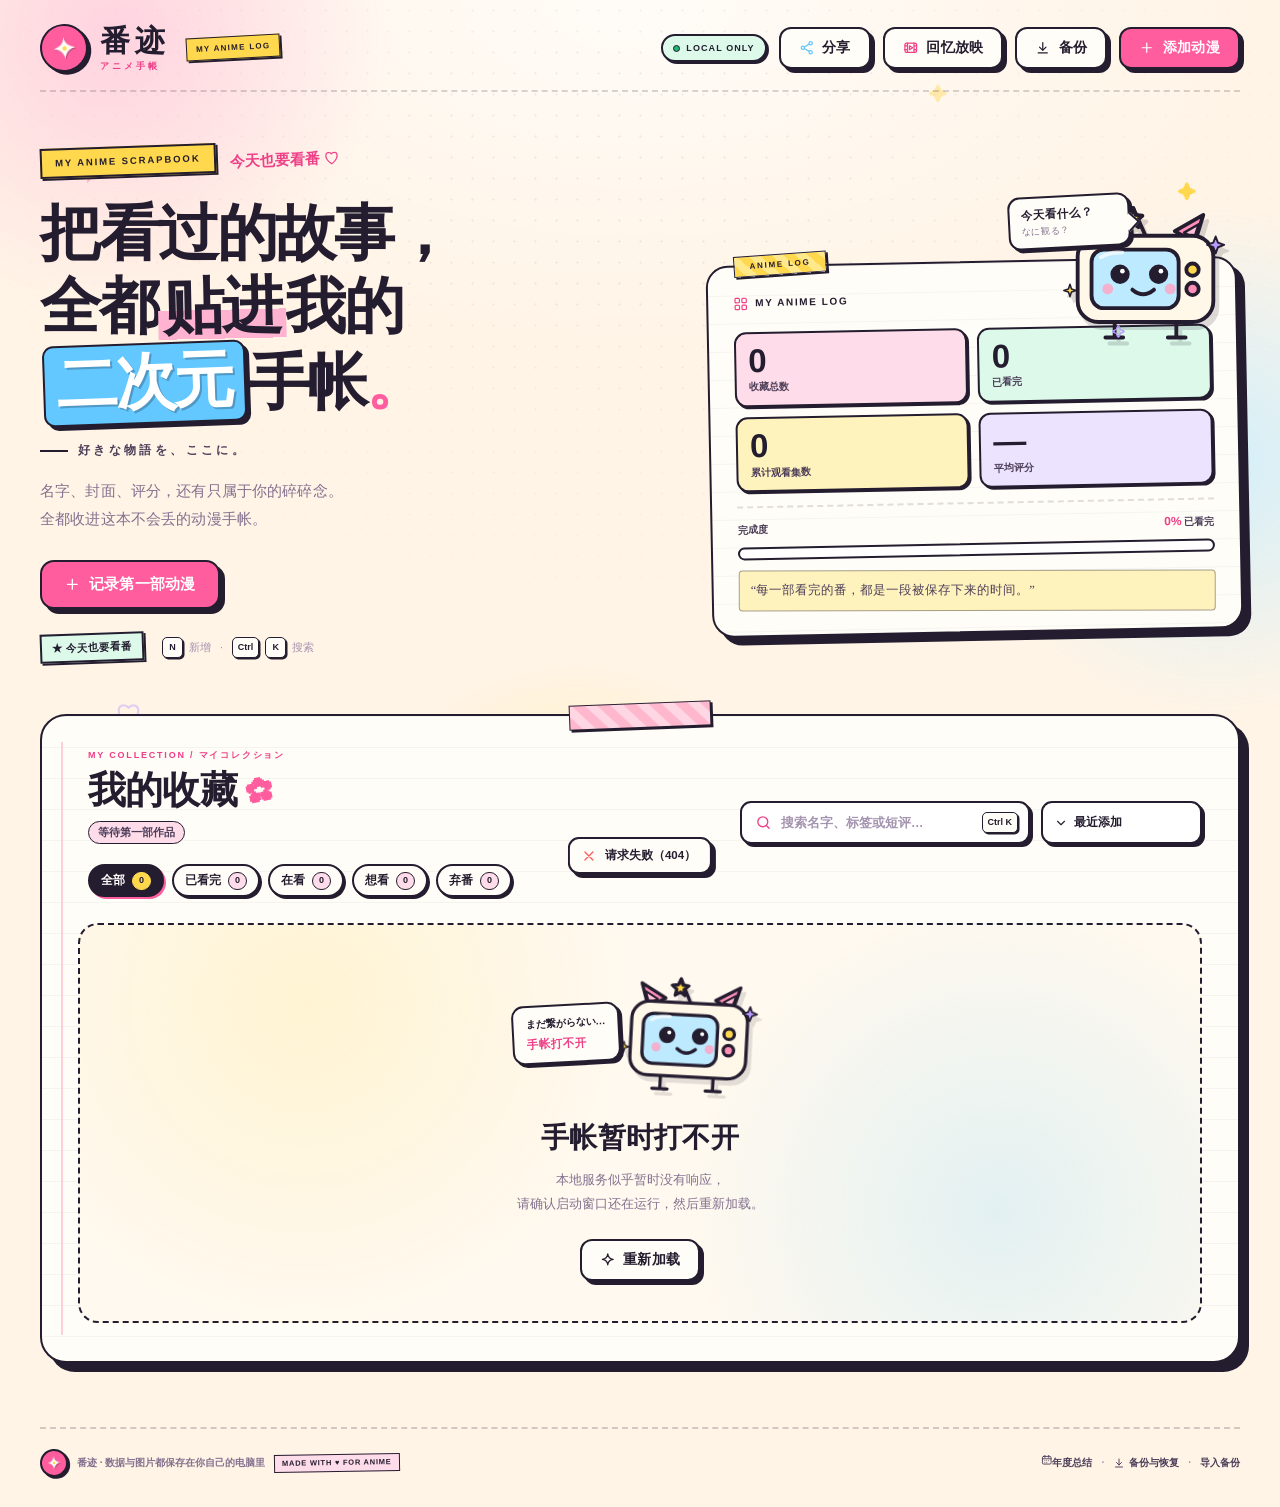
==== commit bbbabc74: "Add annual review and fix mascot sprite" ====
--- a/static/index.html
+++ b/static/index.html
@@ -38,7 +38,8 @@
     <symbol id="icon-volume-off" viewBox="0 0 24 24"><path d="M11 5 6 9H3v6h3l5 4Z"/><path d="m16 9 5 6M21 9l-5 6"/></symbol>
     <symbol id="icon-music" viewBox="0 0 24 24"><path d="M9 18V5l11-2v13"/><circle cx="6.5" cy="18" r="3"/><circle cx="17.5" cy="16" r="3"/></symbol>
     <symbol id="icon-share" viewBox="0 0 24 24"><circle cx="18" cy="5" r="2.5"/><circle cx="6" cy="12" r="2.5"/><circle cx="18" cy="19" r="2.5"/><path d="m8.2 10.8 7.6-4.4M8.2 13.2l7.6 4.4"/></symbol>
-  </svg>
+    <symbol id="icon-calendar" viewBox="0 0 24 24"><rect x="3" y="5" width="18" height="16" rx="2.5"/><path d="M8 3v4M16 3v4M3 10h18"/><path d="M8 14h.01M12 14h.01M16 14h.01M8 18h.01M12 18h.01"/></symbol>
+    <symbol id="icon-copy" viewBox="0 0 24 24"><rect x="8" y="8" width="12" height="13" rx="2"/><path d="M16 8V5a2 2 0 0 0-2-2H5a2 2 0 0 0-2 2v11a2 2 0 0 0 2 2h3"/></symbol>
     <symbol id="mascot-tv" viewBox="0 0 240 210">
       <g stroke="#241d2f" stroke-width="5" stroke-linecap="round" stroke-linejoin="round">
         <path d="M120 58 104 22" fill="none"/>
@@ -144,6 +145,10 @@
               <svg class="icon"><use href="#icon-sparkle"/></svg>
               看看示例
             </button>
+            <button class="btn btn-ghost btn-lg year-review-btn" id="yearReviewBtn" type="button" hidden>
+              <svg class="icon"><use href="#icon-calendar"/></svg>
+              年度总结
+            </button>
           </div>
           <div class="hero-mini">
             <span class="mini-sticker">★ 今天也要看番</span>
@@ -281,6 +286,10 @@
         <button class="footer-share" id="shareBtnMobile" type="button">
           <svg class="icon"><use href="#icon-share"/></svg>分享手帐
         </button>
+        <button type="button" id="yearReviewBtnFooter">
+          <svg class="icon"><use href="#icon-calendar"/></svg>年度总结
+        </button>
+        <span>·</span>
         <button type="button" id="backupBtn">
           <svg class="icon"><use href="#icon-download"/></svg>备份与恢复
         </button>
@@ -426,6 +435,17 @@
         <button class="btn btn-ghost" type="button" id="confirmCancel">再想想</button>
         <button class="btn btn-danger" type="button" id="confirmOk">确认删除</button>
       </div>
+    </div>
+  </div>
+
+  <!-- 年度总结 -->
+  <div class="modal year-modal" id="yearReviewModal" hidden>
+    <div class="modal-backdrop" data-close></div>
+    <div class="modal-dialog year-dialog" role="dialog" aria-modal="true" aria-labelledby="yearReviewTitle">
+      <button class="icon-btn year-close" type="button" data-close aria-label="关闭年度总结">
+        <svg class="icon"><use href="#icon-close"/></svg>
+      </button>
+      <div id="yearReviewBody"></div>
     </div>
   </div>
 
--- a/static/styles.css
+++ b/static/styles.css
@@ -2828,6 +2828,282 @@
   .cinema-volume input[type="range"] { width: 54px; }
   .cinema-control.cinema-exit-bottom { display: none; }
   .cinema-control-divider { margin: 0 2px; }
+}
+
+/* ---------- 年度总结 ---------- */
+
+.year-review-btn { white-space: nowrap; }
+
+.year-dialog {
+  position: relative;
+  display: flex;
+  flex-direction: column;
+  width: min(960px, calc(100vw - 28px));
+  max-height: 92vh;
+  overflow: hidden;
+  border: 2.5px solid var(--ink);
+  border-radius: 24px;
+  background: var(--paper);
+  box-shadow: 12px 12px 0 rgba(36, 29, 47, 0.22), 0 30px 90px rgba(36, 29, 47, 0.32);
+}
+
+.year-close {
+  position: absolute;
+  top: 16px;
+  right: 16px;
+  z-index: 4;
+  background: var(--paper);
+}
+
+#yearReviewBody {
+  overflow-y: auto;
+  padding: 30px 36px 28px;
+  scrollbar-width: thin;
+}
+
+.year-head {
+  display: flex;
+  align-items: flex-start;
+  justify-content: space-between;
+  gap: 20px;
+  padding-right: 48px;
+}
+
+.year-kicker {
+  margin: 0;
+  color: var(--pink-deep);
+  font-family: var(--jp);
+  font-size: 8.5px;
+  font-weight: 900;
+  letter-spacing: 0.16em;
+}
+
+.year-head h2 {
+  margin: 7px 0 0;
+  color: var(--ink);
+  font-family: var(--display);
+  font-size: clamp(28px, 3vw, 40px);
+  font-weight: 900;
+  letter-spacing: -0.04em;
+}
+
+.year-head-stamp {
+  flex: none;
+  padding: 4px 12px;
+  border: 2px solid var(--pink-deep);
+  border-radius: 7px;
+  color: var(--pink-deep);
+  font-family: var(--display);
+  font-size: 17px;
+  font-weight: 900;
+  transform: rotate(4deg);
+}
+
+.year-switcher {
+  display: flex;
+  align-items: center;
+  justify-content: center;
+  gap: 20px;
+  margin: 22px 0 18px;
+}
+
+.year-switcher > button {
+  display: grid;
+  place-items: center;
+  width: 36px;
+  height: 36px;
+  padding: 0;
+  border: 2px solid var(--ink);
+  border-radius: 50%;
+  background: #fff;
+  color: var(--ink);
+  box-shadow: 2px 2px 0 var(--ink);
+  cursor: pointer;
+}
+.year-switcher > button:disabled { opacity: 0.28; cursor: default; box-shadow: none; }
+.year-switcher > button:not(:disabled):hover { background: var(--yellow); }
+.year-switcher .icon { width: 16px; height: 16px; }
+
+.year-switcher > div {
+  display: flex;
+  flex-direction: column;
+  align-items: center;
+  min-width: 130px;
+}
+.year-switcher span { color: var(--muted); font-family: var(--jp); font-size: 7px; font-weight: 900; letter-spacing: 0.22em; }
+.year-switcher b { color: var(--ink); font-family: var(--display); font-size: 34px; font-weight: 900; line-height: 1.1; }
+.year-switcher small { color: var(--muted-2); font-size: 8px; }
+
+.year-hero {
+  display: grid;
+  grid-template-columns: minmax(0, 1fr) 170px;
+  gap: 22px;
+  align-items: center;
+  padding: 26px 28px;
+  border: 2.5px solid var(--ink);
+  border-radius: 18px;
+  background:
+    radial-gradient(ellipse 70% 90% at 90% 10%, rgba(255, 93, 158, 0.3), transparent 60%),
+    linear-gradient(135deg, #2a1d35, #17111e 72%);
+  color: #fff9ef;
+  box-shadow: 5px 5px 0 var(--ink);
+  overflow: hidden;
+}
+
+.year-hero-copy p { margin: 0; color: rgba(255, 249, 239, 0.66); font-size: 11px; }
+.year-hero-copy h3 {
+  margin: 9px 0 0;
+  color: #fff9ef;
+  font-family: var(--display);
+  font-size: clamp(24px, 3vw, 34px);
+  font-weight: 900;
+  line-height: 1.35;
+  letter-spacing: -0.035em;
+}
+.year-hero-copy h3 em { color: var(--yellow); font-style: normal; }
+.year-hero-copy > span { display: block; margin-top: 12px; color: rgba(255, 249, 239, 0.62); font-size: 9px; }
+
+.year-seal {
+  display: flex;
+  flex-direction: column;
+  align-items: center;
+  justify-content: center;
+  width: 148px;
+  height: 148px;
+  border: 2px solid #fff9ef;
+  border-radius: 50%;
+  background: var(--pink);
+  color: #fff;
+  box-shadow: 0 0 0 7px rgba(255, 249, 239, 0.1);
+  transform: rotate(-6deg);
+}
+.year-seal span { font-family: var(--jp); font-size: 6.5px; font-weight: 900; letter-spacing: 0.2em; }
+.year-seal b { font-family: var(--display); font-size: 28px; line-height: 1.1; }
+.year-seal small { font-size: 8px; font-weight: 700; }
+
+.year-stat-grid {
+  display: grid;
+  grid-template-columns: repeat(4, minmax(0, 1fr));
+  gap: 9px;
+  margin-top: 12px;
+}
+
+.year-stat {
+  padding: 13px 14px 11px;
+  border: 1.5px solid var(--ink);
+  border-radius: 10px;
+  background: #fff3bd;
+}
+.year-stat:nth-child(2) { background: #e9f8f0; }
+.year-stat:nth-child(3) { background: #ffe3ed; }
+.year-stat:nth-child(4) { background: #f0eaff; }
+.year-stat b { display: block; color: var(--ink); font-family: var(--display); font-size: 25px; font-weight: 900; line-height: 1; }
+.year-stat span { display: block; margin-top: 4px; color: var(--muted); font-size: 8.5px; font-weight: 700; }
+
+.year-columns {
+  display: grid;
+  grid-template-columns: 1.15fr 0.85fr;
+  gap: 12px;
+  margin-top: 12px;
+}
+
+.year-card {
+  padding: 18px 19px;
+  border: 1.5px solid rgba(36, 29, 47, 0.22);
+  border-radius: 12px;
+  background: #fffaf0;
+}
+.year-card-kicker { margin: 0; color: var(--pink-deep); font-family: var(--jp); font-size: 7px; font-weight: 900; letter-spacing: 0.17em; }
+.year-card h3 { margin: 4px 0 0; color: var(--ink); font-family: var(--display); font-size: 19px; font-weight: 900; }
+
+.year-tags { display: flex; flex-wrap: wrap; gap: 6px; margin-top: 13px; }
+.year-tag {
+  display: inline-flex;
+  align-items: center;
+  gap: 5px;
+  padding: 5px 8px;
+  border: 1px solid rgba(36, 29, 47, 0.25);
+  border-radius: 6px;
+  background: #ffe3ed;
+  color: var(--ink-soft);
+  font-size: 9px;
+  font-weight: 700;
+}
+.year-tag:nth-child(3n + 2) { background: #e9f8f0; }
+.year-tag:nth-child(3n + 3) { background: #fff3bd; }
+.year-tag b { color: var(--pink-deep); font-size: 8px; }
+.year-muted { color: var(--muted-2); font-size: 10px; }
+
+.year-rating { display: grid; gap: 7px; margin-top: 13px; }
+.year-rating-row { display: flex; align-items: center; gap: 7px; color: var(--muted); font-size: 8.5px; }
+.year-rating-row > span:first-child { width: 25px; flex: none; }
+.year-rating-row > b { width: 16px; flex: none; color: var(--ink-soft); text-align: right; }
+.year-rating-track { height: 7px; flex: 1; border-radius: 5px; background: #f2e8dd; overflow: hidden; }
+.year-rating-track i { display: block; height: 100%; border-radius: 5px; background: linear-gradient(90deg, var(--pink), #ff9fbe); }
+
+.year-top-section { margin-top: 12px; }
+.year-top-list { display: grid; gap: 8px; margin: 12px 0 0; padding: 0; list-style: none; }
+.year-top-list li {
+  display: flex;
+  align-items: center;
+  gap: 10px;
+  padding: 8px;
+  border: 1px solid rgba(36, 29, 47, 0.13);
+  border-radius: 9px;
+  background: #fff;
+  cursor: pointer;
+}
+.year-top-list li:hover { border-color: var(--pink); background: #fff6fa; }
+.year-rank { width: 22px; flex: none; color: var(--pink-deep); font-family: var(--display); font-size: 13px; font-weight: 900; }
+.year-thumb { position: relative; display: block; width: 62px; height: 80px; flex: none; overflow: hidden; border: 1.5px solid var(--ink); border-radius: 6px; background: var(--pink-soft); }
+.year-thumb.small { width: 50px; height: 65px; }
+.year-thumb img, .year-mini-cover img { position: absolute; inset: 0; width: 100%; height: 100%; object-fit: cover; }
+.year-thumb .cover-fallback, .year-mini-cover .cover-fallback { display: grid; }
+.year-thumb.has-image .cover-fallback, .year-mini-cover.has-image .cover-fallback { display: none; }
+.year-thumb .fallback-initial { font-size: 24px; }
+.year-thumb .fallback-small { display: none; }
+.year-mini-cover .fallback-initial { font-size: 25px; }
+.year-mini-cover .fallback-small { font-size: 5px; }
+
+.year-top-copy { min-width: 0; flex: 1; }
+.year-top-copy b { display: block; overflow: hidden; color: var(--ink); font-size: 12px; font-weight: 800; text-overflow: ellipsis; white-space: nowrap; }
+.year-top-copy > span { display: block; margin-top: 2px; color: var(--pink-deep); font-size: 8.5px; }
+.year-top-copy em { display: block; margin-top: 3px; overflow: hidden; color: var(--muted); font-family: var(--hand); font-size: 10px; font-style: normal; text-overflow: ellipsis; white-space: nowrap; }
+
+.year-mini-grid { display: grid; grid-template-columns: repeat(5, minmax(0, 1fr)); gap: 8px; margin-top: 12px; }
+.year-mini {
+  min-width: 0;
+  padding: 5px;
+  border: 1px solid rgba(36, 29, 47, 0.15);
+  border-radius: 8px;
+  background: #fff;
+  color: var(--ink-soft);
+  font: inherit;
+  font-size: 8px;
+  text-align: left;
+  cursor: pointer;
+}
+.year-mini:hover { border-color: var(--pink); }
+.year-mini-cover { position: relative; display: block; width: 100%; aspect-ratio: 3 / 4; margin-bottom: 4px; overflow: hidden; border-radius: 5px; background: var(--pink-soft); }
+.year-mini > span:last-child { display: block; overflow: hidden; text-overflow: ellipsis; white-space: nowrap; }
+
+.year-actions { display: flex; gap: 9px; margin-top: 16px; }
+.year-actions .btn { flex: 1; justify-content: center; }
+.year-footnote { margin: 12px 0 0; color: var(--muted-2); font-size: 8px; text-align: center; }
+
+@media (max-width: 760px) {
+  #yearReviewBody { padding: 23px 18px 20px; }
+  .year-head { padding-right: 38px; }
+  .year-head h2 { font-size: 27px; }
+  .year-head-stamp { font-size: 13px; }
+  .year-hero { grid-template-columns: 1fr; padding: 22px; }
+  .year-seal { width: 100px; height: 100px; justify-self: end; margin-top: -10px; }
+  .year-seal b { font-size: 21px; }
+  .year-stat-grid { grid-template-columns: 1fr 1fr; }
+  .year-columns { grid-template-columns: 1fr; }
+  .year-mini-grid { grid-template-columns: repeat(3, minmax(0, 1fr)); }
+  .year-actions { flex-direction: column; }
+  .year-switcher { gap: 12px; }
 }
 
 /* ---------- 备份与恢复 ---------- */
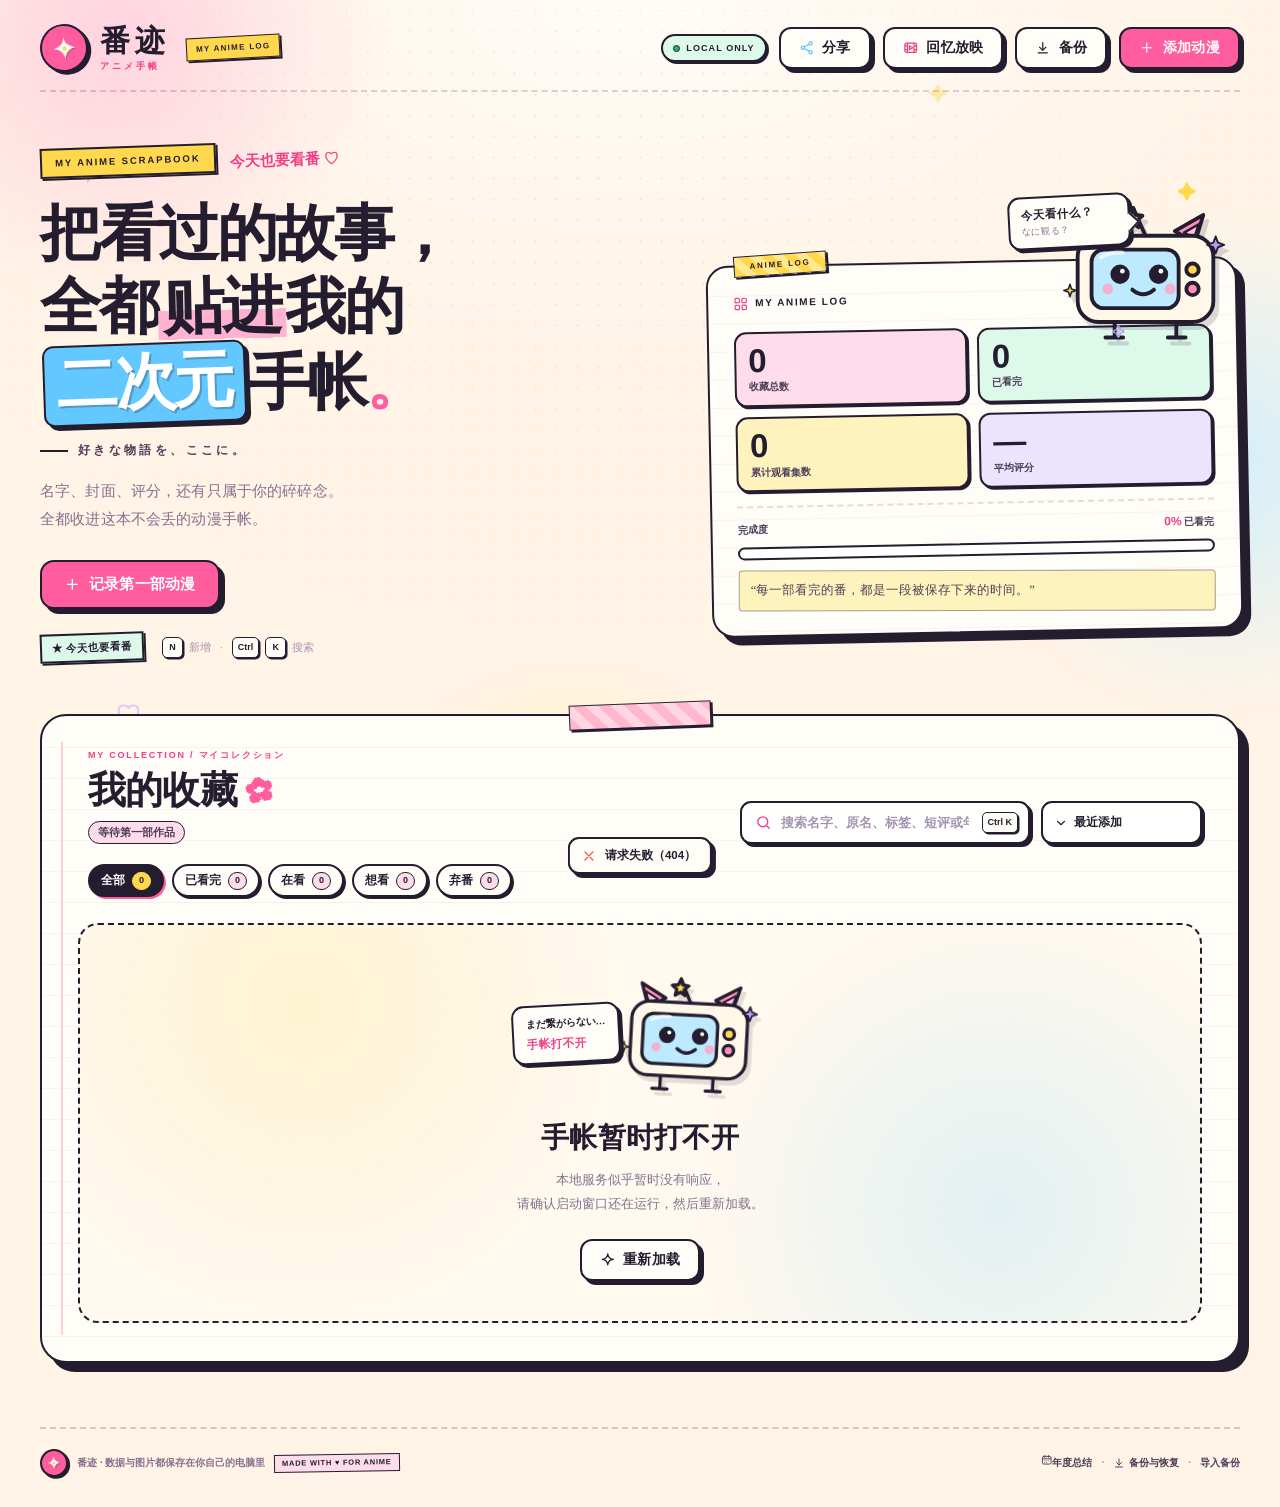
==== commit 3f28da58: "Enhance collection search Support space-separated AND terms, quoted phrases and title/tag/note/year " ====
--- a/static/index.html
+++ b/static/index.html
@@ -218,11 +218,16 @@
             <p id="resultCount">共 0 部作品</p>
           </div>
           <div class="toolbar">
-            <label class="search-box" for="searchInput">
+            <div class="search-box" id="searchBox">
               <svg class="icon"><use href="#icon-search"/></svg>
-              <input id="searchInput" type="search" placeholder="搜索名字、标签或短评…" autocomplete="off" spellcheck="false">
-              <kbd>Ctrl K</kbd>
-            </label>
+              <input id="searchInput" type="search" placeholder="搜索名字、原名、标签、短评或年份…"
+                     autocomplete="off" spellcheck="false" aria-label="搜索作品"
+                     title="空格分隔多个关键词；可用 tag: / title: / note: / year: 限定范围">
+              <button class="search-clear" id="searchClear" type="button" aria-label="清空搜索" title="清空搜索" hidden>
+                <svg class="icon"><use href="#icon-close"/></svg>
+              </button>
+              <kbd id="searchKbd">Ctrl K</kbd>
+            </div>
             <label class="select-wrap" for="sortSelect">
               <svg class="icon"><use href="#icon-chevron"/></svg>
               <select id="sortSelect">
@@ -446,6 +451,46 @@
         <svg class="icon"><use href="#icon-close"/></svg>
       </button>
       <div id="yearReviewBody"></div>
+    </div>
+  </div>
+
+  <!-- 年度海报预览 -->
+  <div class="modal" id="posterModal" hidden>
+    <div class="modal-backdrop" data-close></div>
+    <div class="modal-dialog poster-dialog" role="dialog" aria-modal="true" aria-labelledby="posterTitle">
+      <div class="modal-head">
+        <div>
+          <p class="eyebrow">POSTER PREVIEW / 海报预览</p>
+          <h2 id="posterTitle">先看看，再保存</h2>
+        </div>
+        <button class="icon-btn" type="button" data-close aria-label="关闭海报预览">
+          <svg class="icon"><use href="#icon-close"/></svg>
+        </button>
+      </div>
+
+      <div class="poster-preview-body">
+        <div class="poster-preview-frame">
+          <img id="posterPreviewImg" alt="年度海报预览" width="1080" height="1440" decoding="async">
+          <span class="poster-loading" aria-hidden="true">
+            <i class="poster-spinner"></i>正在生成海报…
+          </span>
+        </div>
+        <div class="poster-preview-meta">
+          <span>1080 × 1440</span>
+          <span id="posterPreviewSize">正在生成…</span>
+        </div>
+        <p class="poster-preview-hint">确认画面无误后再下载，海报会保存到浏览器的下载目录。</p>
+      </div>
+
+      <div class="modal-foot">
+        <span class="poster-foot-note">先预览，再下载</span>
+        <div class="modal-foot-actions">
+          <button class="btn btn-ghost" type="button" data-close>返回</button>
+          <button class="btn btn-primary" id="posterDownloadBtn" type="button">
+            <svg class="icon"><use href="#icon-download"/></svg>下载海报
+          </button>
+        </div>
+      </div>
     </div>
   </div>
 
@@ -697,6 +742,7 @@
     <div class="noscript">需要启用 JavaScript 才能使用番迹。</div>
   </noscript>
 
+  <script src="./poster.js"></script>
   <script src="./app.js"></script>
 </body>
 </html>
--- a/static/styles.css
+++ b/static/styles.css
@@ -851,6 +851,43 @@
 .search-box input::placeholder { color: var(--muted-2); }
 .search-box kbd { flex: none; }
 
+.search-box input::-webkit-search-cancel-button,
+.search-box input::-webkit-search-decoration {
+  -webkit-appearance: none;
+  appearance: none;
+}
+
+.search-clear {
+  display: grid;
+  place-items: center;
+  width: 19px;
+  height: 19px;
+  flex: none;
+  padding: 0;
+  border: 0;
+  border-radius: 50%;
+  background: var(--pink-soft);
+  color: var(--ink-soft);
+  cursor: pointer;
+  transition: background 0.15s, color 0.15s;
+}
+
+.search-clear:hover { background: var(--pink); color: #fff; }
+
+.search-box .search-clear .icon { width: 11px; height: 11px; }
+
+.search-hit {
+  padding: 0 1px;
+  border-radius: 3px;
+  background: var(--yellow);
+  color: var(--ink);
+  font-weight: 900;
+  -webkit-box-decoration-break: clone;
+  box-decoration-break: clone;
+}
+
+.tag .search-hit { background: rgba(255, 216, 77, 0.92); }
+
 .select-wrap {
   position: relative;
   display: flex;
@@ -3104,6 +3141,108 @@
   .year-mini-grid { grid-template-columns: repeat(3, minmax(0, 1fr)); }
   .year-actions { flex-direction: column; }
   .year-switcher { gap: 12px; }
+}
+
+/* ---------- 年度海报预览 ---------- */
+
+.poster-dialog {
+  display: flex;
+  flex-direction: column;
+  width: min(540px, 100%);
+  max-height: calc(100vh - 48px);
+}
+
+.poster-preview-body {
+  min-height: 0;
+  padding: 18px 24px 2px;
+  overflow-y: auto;
+  scrollbar-width: thin;
+}
+
+.poster-preview-frame {
+  display: grid;
+  place-items: center;
+  padding: 12px;
+  border: 2px dashed rgba(36, 29, 47, 0.22);
+  border-radius: 16px;
+  background:
+    radial-gradient(circle at 10% 6%, rgba(255, 216, 77, 0.3), transparent 48%),
+    #fff7ed;
+}
+
+#posterPreviewImg {
+  display: block;
+  width: auto;
+  height: auto;
+  max-width: 100%;
+  max-height: min(56vh, 620px);
+  border: 2px solid var(--ink);
+  border-radius: 10px;
+  background: #fff7e8;
+  box-shadow: 6px 6px 0 rgba(36, 29, 47, 0.16);
+}
+
+#posterPreviewImg:not([src]) { visibility: hidden; }
+
+.poster-loading {
+  display: none;
+  align-items: center;
+  gap: 10px;
+  color: var(--muted);
+  font-size: 11.5px;
+  font-weight: 700;
+}
+
+.poster-dialog.is-loading .poster-loading { display: flex; }
+.poster-dialog.is-loading #posterPreviewImg { display: none; }
+.poster-dialog.is-loading .poster-preview-frame { min-height: clamp(180px, 30vh, 280px); }
+
+.poster-spinner {
+  width: 15px;
+  height: 15px;
+  border: 2.5px solid rgba(36, 29, 47, 0.16);
+  border-top-color: var(--pink-deep);
+  border-radius: 50%;
+  animation: spin 0.7s linear infinite;
+}
+
+.poster-preview-meta {
+  display: flex;
+  align-items: center;
+  justify-content: space-between;
+  gap: 12px;
+  margin: 12px 2px 0;
+  color: var(--muted);
+  font-size: 10.5px;
+  font-weight: 700;
+  letter-spacing: 0.02em;
+}
+
+.poster-preview-hint { margin: 5px 2px 12px; color: var(--muted-2); font-size: 10px; line-height: 1.7; }
+
+.poster-foot-note { color: var(--muted-2); font-size: 9.5px; font-weight: 700; letter-spacing: 0.08em; }
+
+@media (max-width: 680px) {
+  .poster-dialog { min-height: 100vh; }
+  .poster-dialog .poster-preview-body { flex: 1; display: flex; flex-direction: column; }
+  .poster-dialog .poster-preview-frame { margin-top: auto; }
+  .poster-dialog .poster-preview-hint { margin-bottom: auto; }
+  .poster-dialog #posterPreviewImg { max-height: none; }
+}
+
+@media (max-width: 680px) and (max-height: 720px) {
+  .poster-preview-hint { display: none; }
+}
+
+@media (max-width: 560px) {
+  .poster-preview-body { padding: 13px 14px 0; }
+  .poster-preview-frame { padding: 8px; }
+  .poster-dialog .modal-head { padding: 16px 16px 12px; }
+  .poster-dialog .modal-head h2 { font-size: 22px; }
+  .poster-dialog .modal-foot { padding: 12px 14px 14px; }
+  .poster-foot-note { display: none; }
+  .poster-dialog .modal-foot-actions { width: 100%; }
+  .poster-dialog .modal-foot-actions .btn { flex: 1; justify-content: center; }
 }
 
 /* ---------- 备份与恢复 ---------- */
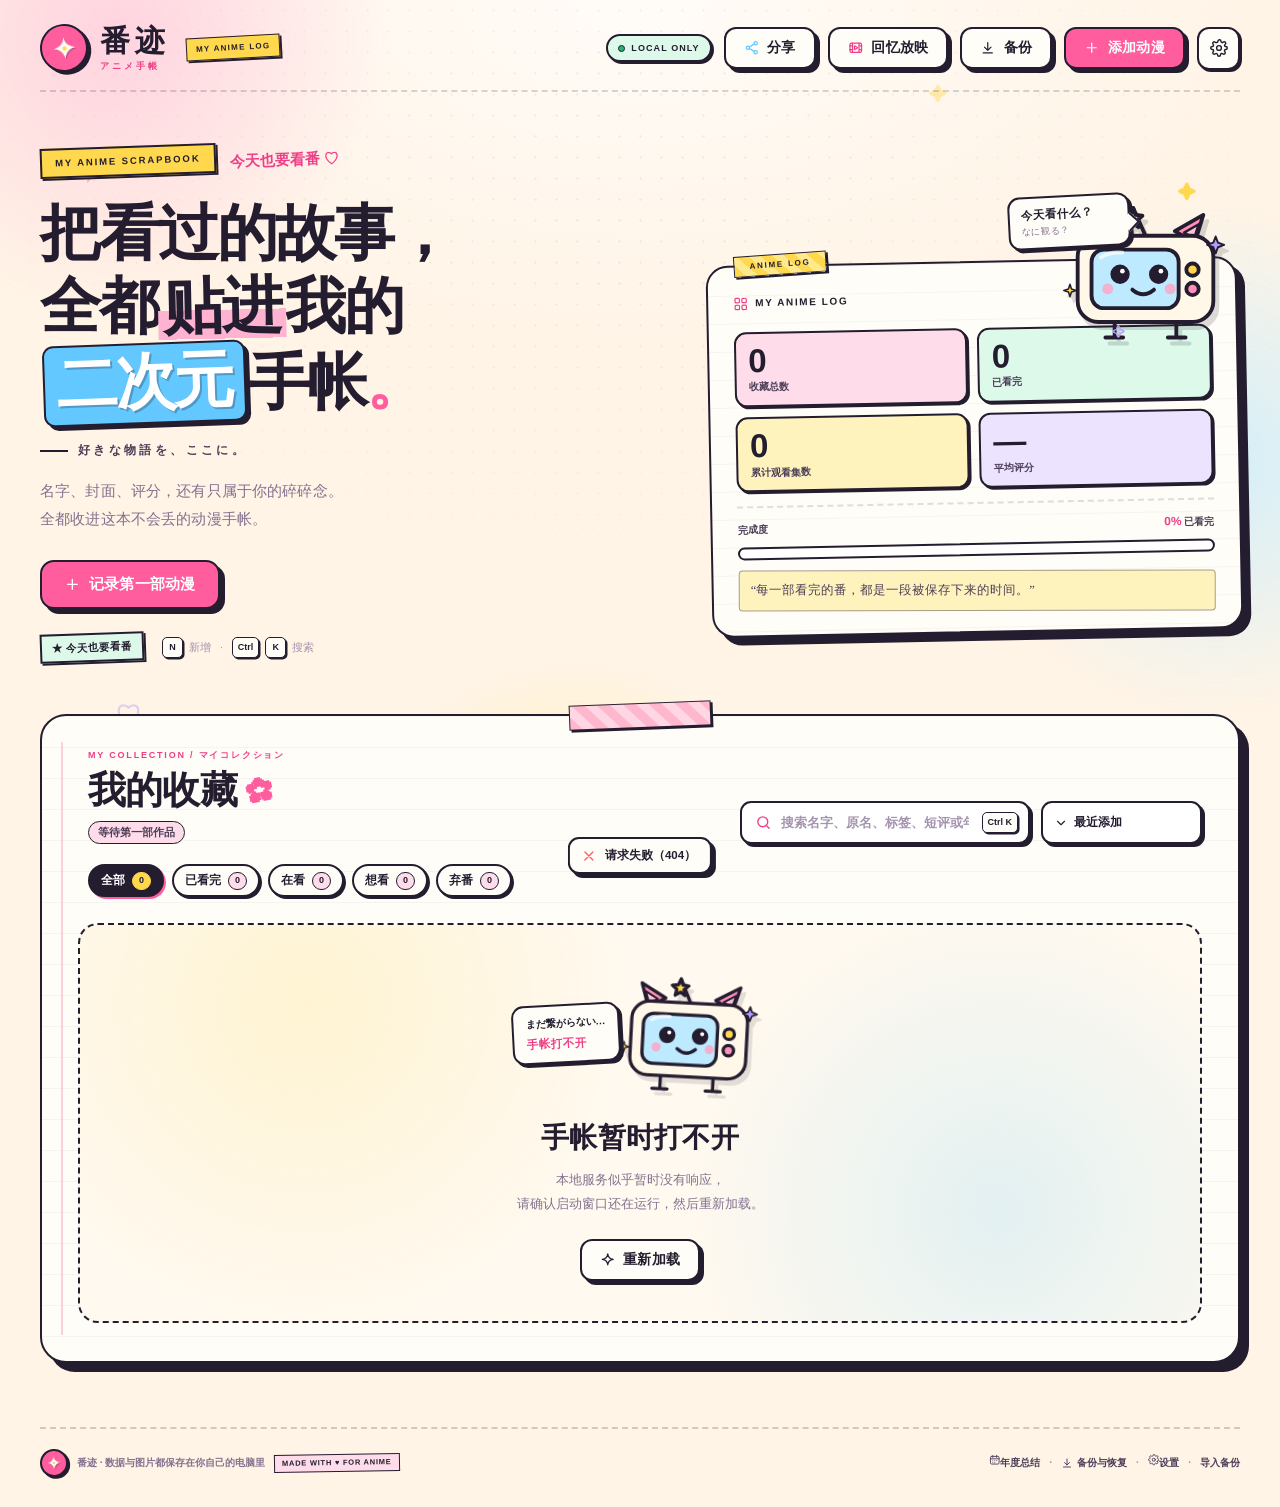
==== commit 5290c687: "Add settings page and clickable tags Introduce a settings dialog with paper themes (cream/kraft/grid" ====
--- a/static/index.html
+++ b/static/index.html
@@ -40,6 +40,7 @@
     <symbol id="icon-share" viewBox="0 0 24 24"><circle cx="18" cy="5" r="2.5"/><circle cx="6" cy="12" r="2.5"/><circle cx="18" cy="19" r="2.5"/><path d="m8.2 10.8 7.6-4.4M8.2 13.2l7.6 4.4"/></symbol>
     <symbol id="icon-calendar" viewBox="0 0 24 24"><rect x="3" y="5" width="18" height="16" rx="2.5"/><path d="M8 3v4M16 3v4M3 10h18"/><path d="M8 14h.01M12 14h.01M16 14h.01M8 18h.01M12 18h.01"/></symbol>
     <symbol id="icon-copy" viewBox="0 0 24 24"><rect x="8" y="8" width="12" height="13" rx="2"/><path d="M16 8V5a2 2 0 0 0-2-2H5a2 2 0 0 0-2 2v11a2 2 0 0 0 2 2h3"/></symbol>
+    <symbol id="icon-settings" viewBox="0 0 24 24"><circle cx="12" cy="12" r="3.2"/><path d="M19.4 15a1.65 1.65 0 0 0 .33 1.82l.06.06a2 2 0 1 1-2.83 2.83l-.06-.06a1.65 1.65 0 0 0-1.82-.33 1.65 1.65 0 0 0-1 1.51V21a2 2 0 1 1-4 0v-.09a1.65 1.65 0 0 0-1.08-1.51 1.65 1.65 0 0 0-1.82.33l-.06.06a2 2 0 1 1-2.83-2.83l.06-.06a1.65 1.65 0 0 0 .33-1.82 1.65 1.65 0 0 0-1.51-1H3a2 2 0 1 1 0-4h.09A1.65 1.65 0 0 0 4.6 9a1.65 1.65 0 0 0-.33-1.82l-.06-.06a2 2 0 1 1 2.83-2.83l.06.06A1.65 1.65 0 0 0 9 4.6h.09A1.65 1.65 0 0 0 10.6 3.1V3a2 2 0 1 1 4 0v.09A1.65 1.65 0 0 0 15.6 4.6h.09a1.65 1.65 0 0 0 1.82-.33l.06-.06a2 2 0 1 1 2.83 2.83l-.06.06A1.65 1.65 0 0 0 19.4 9v.09a1.65 1.65 0 0 0 1.51 1H21a2 2 0 1 1 0 4h-.09a1.65 1.65 0 0 0-1.51 1Z"/></symbol>
     <symbol id="mascot-tv" viewBox="0 0 240 210">
       <g stroke="#241d2f" stroke-width="5" stroke-linecap="round" stroke-linejoin="round">
         <path d="M120 58 104 22" fill="none"/>
@@ -119,6 +120,9 @@
           <svg class="icon"><use href="#icon-plus"/></svg>
           <span>添加动漫</span>
         </button>
+        <button class="icon-btn settings-top-btn" id="settingsBtnTop" type="button" aria-label="设置" title="设置">
+          <svg class="icon"><use href="#icon-settings"/></svg>
+        </button>
       </div>
     </header>
 
@@ -299,6 +303,10 @@
           <svg class="icon"><use href="#icon-download"/></svg>备份与恢复
         </button>
         <span>·</span>
+        <button type="button" id="settingsBtn">
+          <svg class="icon"><use href="#icon-settings"/></svg>设置
+        </button>
+        <span>·</span>
         <button id="importTrigger" type="button">导入备份</button>
         <input id="importInput" type="file" accept=".zip,.json,application/zip,application/json" hidden>
       </div>
@@ -489,6 +497,92 @@
           <button class="btn btn-primary" id="posterDownloadBtn" type="button">
             <svg class="icon"><use href="#icon-download"/></svg>下载海报
           </button>
+        </div>
+      </div>
+    </div>
+  </div>
+
+  <!-- 设置 -->
+  <div class="modal" id="settingsModal" hidden>
+    <div class="modal-backdrop" data-close></div>
+    <div class="modal-dialog settings-dialog" role="dialog" aria-modal="true" aria-labelledby="settingsTitle">
+      <div class="modal-head">
+        <div>
+          <p class="eyebrow">PREFERENCES / 设置</p>
+          <h2 id="settingsTitle">把手帐调成喜欢的样子</h2>
+        </div>
+        <button class="icon-btn" type="button" data-close aria-label="关闭设置">
+          <svg class="icon"><use href="#icon-close"/></svg>
+        </button>
+      </div>
+
+      <div class="settings-body" id="settingsBody">
+        <section class="settings-row">
+          <div class="settings-copy">
+            <h3>纸张</h3>
+            <p>换一种纸的质感，墨线和粉色强调保持不变。</p>
+          </div>
+          <div class="segmented cols-3" role="radiogroup" aria-label="纸张主题">
+            <label><input type="radio" name="paper" value="cream"><span>奶油纸</span></label>
+            <label><input type="radio" name="paper" value="kraft"><span>牛皮纸</span></label>
+            <label><input type="radio" name="paper" value="grid"><span>方格本</span></label>
+          </div>
+        </section>
+
+        <section class="settings-row">
+          <div class="settings-copy">
+            <h3>卡片密度</h3>
+            <p>紧凑模式一屏能看到更多作品。</p>
+          </div>
+          <div class="segmented cols-2" role="radiogroup" aria-label="卡片密度">
+            <label><input type="radio" name="density" value="comfortable"><span>舒适</span></label>
+            <label><input type="radio" name="density" value="compact"><span>紧凑</span></label>
+          </div>
+        </section>
+
+        <section class="settings-row">
+          <div class="settings-copy">
+            <h3>卡片短评</h3>
+            <p>在卡片下方显示短评摘录。</p>
+          </div>
+          <div class="segmented cols-2" role="radiogroup" aria-label="卡片短评">
+            <label><input type="radio" name="notes" value="show"><span>显示</span></label>
+            <label><input type="radio" name="notes" value="hide"><span>隐藏</span></label>
+          </div>
+        </section>
+
+        <section class="settings-row">
+          <div class="settings-copy">
+            <h3>动效</h3>
+            <p>需要更安静的浏览时，可以关掉大部分动画。</p>
+          </div>
+          <div class="segmented cols-2" role="radiogroup" aria-label="动效">
+            <label><input type="radio" name="motion" value="full"><span>完整</span></label>
+            <label><input type="radio" name="motion" value="reduced"><span>精简</span></label>
+          </div>
+        </section>
+
+        <section class="settings-row">
+          <div class="settings-copy">
+            <h3>默认排序</h3>
+            <p>每次打开手帐时，收藏区默认的排列方式。</p>
+          </div>
+          <label class="settings-select-wrap" for="settingsSortSelect">
+            <select id="settingsSortSelect">
+              <option value="recent">最近添加</option>
+              <option value="rating">评分最高</option>
+              <option value="title">名称排序</option>
+              <option value="finishedYear">看完年份从新到旧</option>
+              <option value="episodes">观看集数最多</option>
+            </select>
+          </label>
+        </section>
+      </div>
+
+      <div class="modal-foot">
+        <button class="text-btn" id="settingsResetBtn" type="button">恢复默认</button>
+        <div class="modal-foot-actions">
+          <button class="btn btn-ghost" type="button" data-close>完成</button>
         </div>
       </div>
     </div>
--- a/static/styles.css
+++ b/static/styles.css
@@ -3826,6 +3826,151 @@
   .cover-score { padding: 1px 4px; font-size: 8px; }
 }
 
+/* ---------- 设置 / 外观偏好 ---------- */
+
+.settings-dialog {
+  display: flex;
+  flex-direction: column;
+  width: min(640px, 100%);
+  max-height: calc(100vh - 48px);
+}
+
+.settings-body {
+  min-height: 0;
+  padding: 4px 26px 10px;
+  overflow-y: auto;
+  scrollbar-width: thin;
+}
+
+.settings-row {
+  display: grid;
+  grid-template-columns: minmax(0, 1fr) minmax(220px, 292px);
+  align-items: center;
+  gap: 18px;
+  padding: 16px 0;
+  border-bottom: 2px dashed rgba(36, 29, 47, 0.14);
+}
+
+.settings-row:last-child { border-bottom: 0; }
+.settings-copy h3 { margin: 0; font-size: 13.5px; font-weight: 900; }
+.settings-copy p { margin: 4px 0 0; color: var(--muted); font-size: 10px; line-height: 1.7; }
+
+.segmented.cols-2 { grid-template-columns: repeat(2, 1fr); }
+.segmented.cols-3 { grid-template-columns: repeat(3, 1fr); }
+
+.settings-select-wrap { display: block; }
+
+.settings-select-wrap select {
+  width: 100%;
+  height: 34px;
+  padding: 0 10px;
+  border: 2px solid var(--ink);
+  border-radius: 9px;
+  background: #fff5e8;
+  color: var(--ink);
+  font: inherit;
+  font-size: 11px;
+  font-weight: 800;
+}
+
+/* 纸张主题 */
+
+body[data-paper="kraft"] {
+  --bg: #ecd9b8;
+  --paper: #fbf1dd;
+  --paper-warm: #f6e7ce;
+  --pink-soft: #f6d6c6;
+  --yellow-soft: #f3e2b6;
+  --blue-soft: #dbe7e0;
+  --mint-soft: #e4ebd7;
+  --lav-soft: #e8dfdc;
+}
+
+body[data-paper="kraft"] .backdrop {
+  background:
+    radial-gradient(70% 55% at 50% 0%, rgba(255, 246, 228, 0.8), transparent 70%),
+    var(--bg);
+}
+
+body[data-paper="kraft"] .modal-head,
+body[data-paper="kraft"] .modal-foot,
+body[data-paper="kraft"] .segmented,
+body[data-paper="kraft"] .settings-select-wrap select {
+  background-color: var(--paper-warm);
+}
+
+body[data-paper="grid"] {
+  --bg: #f7f6ef;
+  --paper: #fffdf8;
+  --paper-warm: #f7f4e9;
+  --pink-soft: #ffe4ec;
+}
+
+body[data-paper="grid"] .backdrop {
+  background:
+    repeating-linear-gradient(0deg, rgba(36, 29, 47, 0.055) 0 1px, transparent 1px 26px),
+    repeating-linear-gradient(90deg, rgba(36, 29, 47, 0.055) 0 1px, transparent 1px 26px),
+    var(--bg);
+}
+
+body[data-paper="grid"] .collection {
+  background:
+    repeating-linear-gradient(0deg, rgba(36, 29, 47, 0.05) 0 1px, transparent 1px 31px),
+    repeating-linear-gradient(90deg, rgba(36, 29, 47, 0.04) 0 1px, transparent 1px 31px),
+    var(--paper);
+}
+
+/* 卡片密度 / 短评 / 动效 */
+
+body[data-density="compact"] .grid {
+  grid-template-columns: repeat(auto-fill, minmax(186px, 1fr));
+  gap: 20px 16px;
+}
+
+body[data-density="compact"] .anime-card { padding: 6px 6px 9px; border-radius: 13px; }
+body[data-density="compact"] .card-title { font-size: 13.5px; min-height: 40px; }
+
+body[data-notes="hide"] .card-notes { display: none; }
+
+body[data-motion="reduced"] *,
+body[data-motion="reduced"] *::before,
+body[data-motion="reduced"] *::after {
+  animation-duration: 0.001ms !important;
+  animation-iteration-count: 1 !important;
+  transition-duration: 0.001ms !important;
+  scroll-behavior: auto !important;
+}
+
+body[data-motion="reduced"] .petals { display: none; }
+
+/* 卡片标签：点击即按标签搜索 */
+
+.tag-btn {
+  font-family: inherit;
+  cursor: pointer;
+  transition: transform 0.15s var(--ease), box-shadow 0.15s var(--ease);
+}
+
+.tag-btn:hover { transform: translateY(-1px); box-shadow: 1.5px 1.5px 0 var(--ink); }
+.tag-btn:active { transform: none; box-shadow: none; }
+
+.settings-top-btn {
+  width: 43px;
+  height: 43px;
+  border-radius: 12px;
+}
+
+@media (max-width: 880px) {
+  .settings-top-btn { display: none; }
+}
+
+@media (max-width: 680px) {
+  .settings-row { grid-template-columns: 1fr; gap: 9px; padding: 13px 0; }
+  .settings-body { padding: 2px 16px 8px; }
+  .settings-dialog .settings-body { flex: 1; }
+  body[data-density="compact"] .grid { grid-template-columns: repeat(2, minmax(0, 1fr)); gap: 16px 10px; }
+}
+
 @media (prefers-reduced-motion: reduce) {
   *, *::before, *::after {
     animation-duration: 0.001ms !important;
